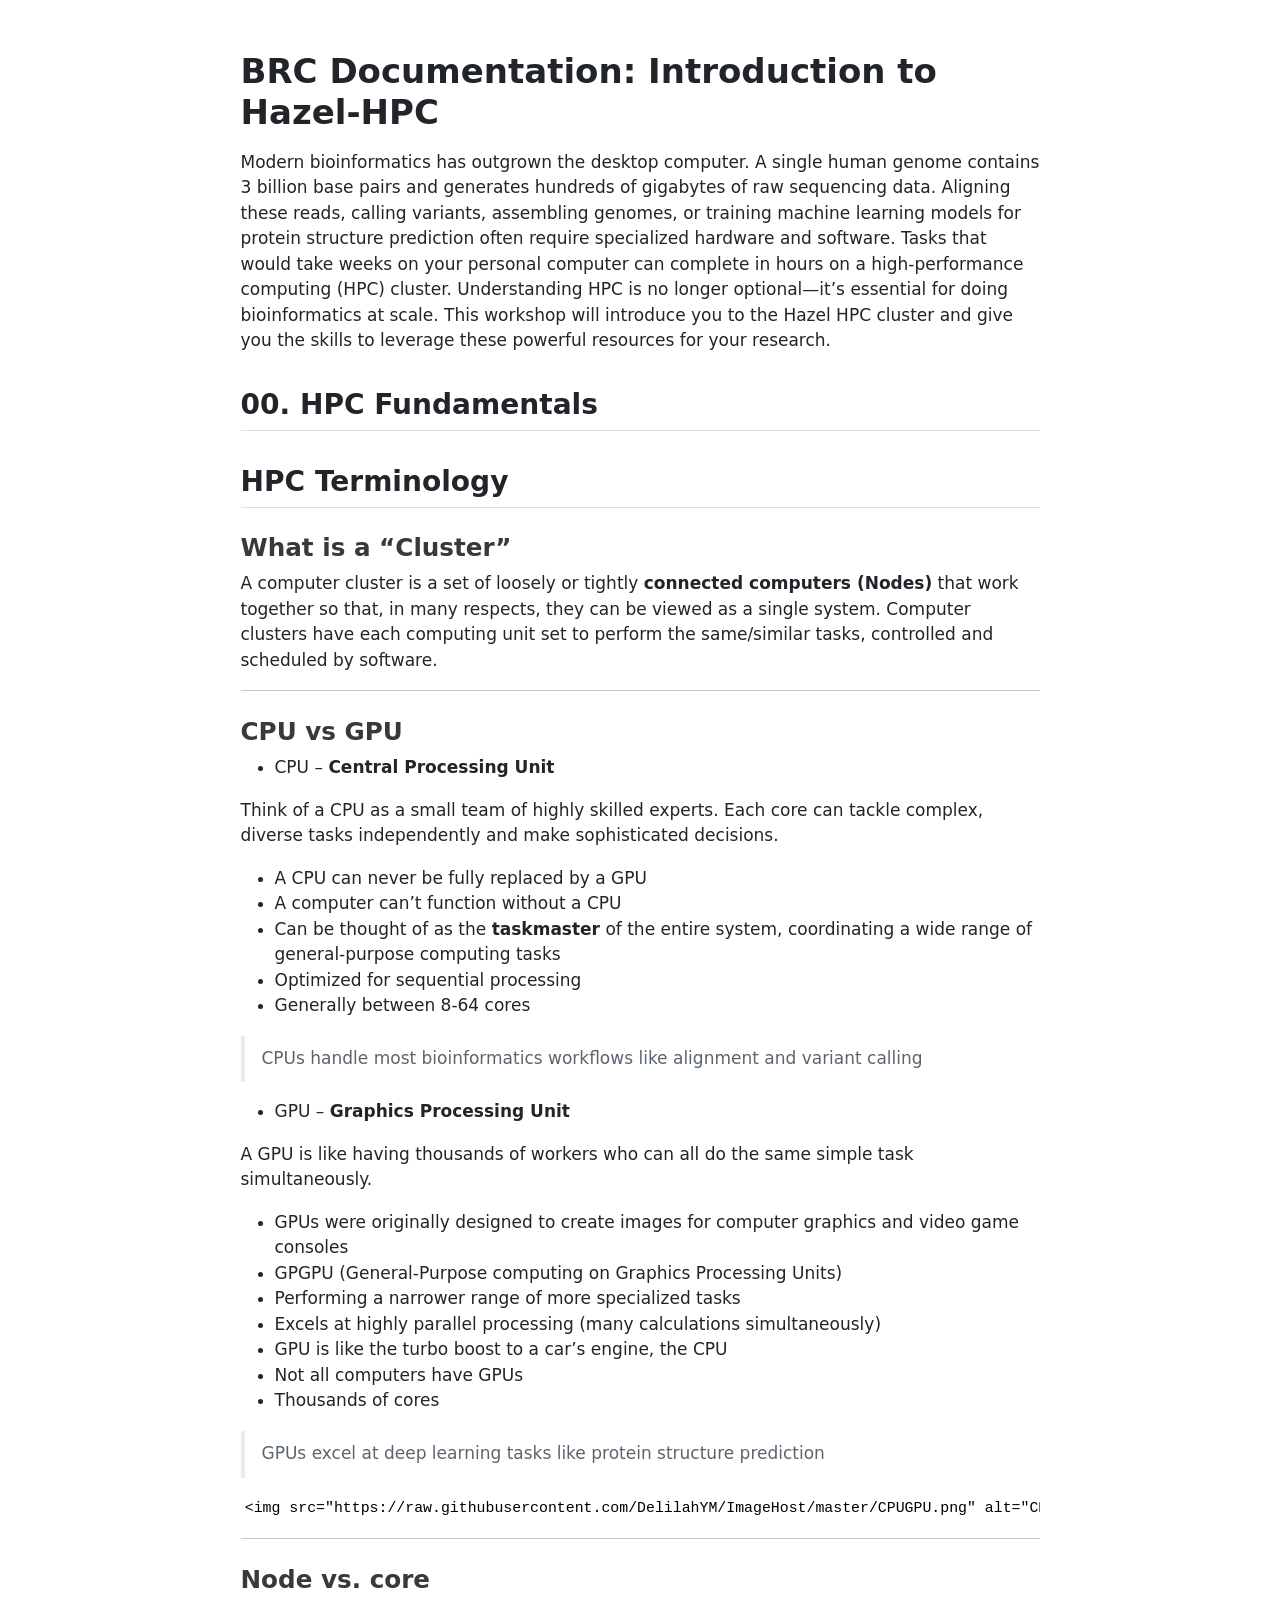
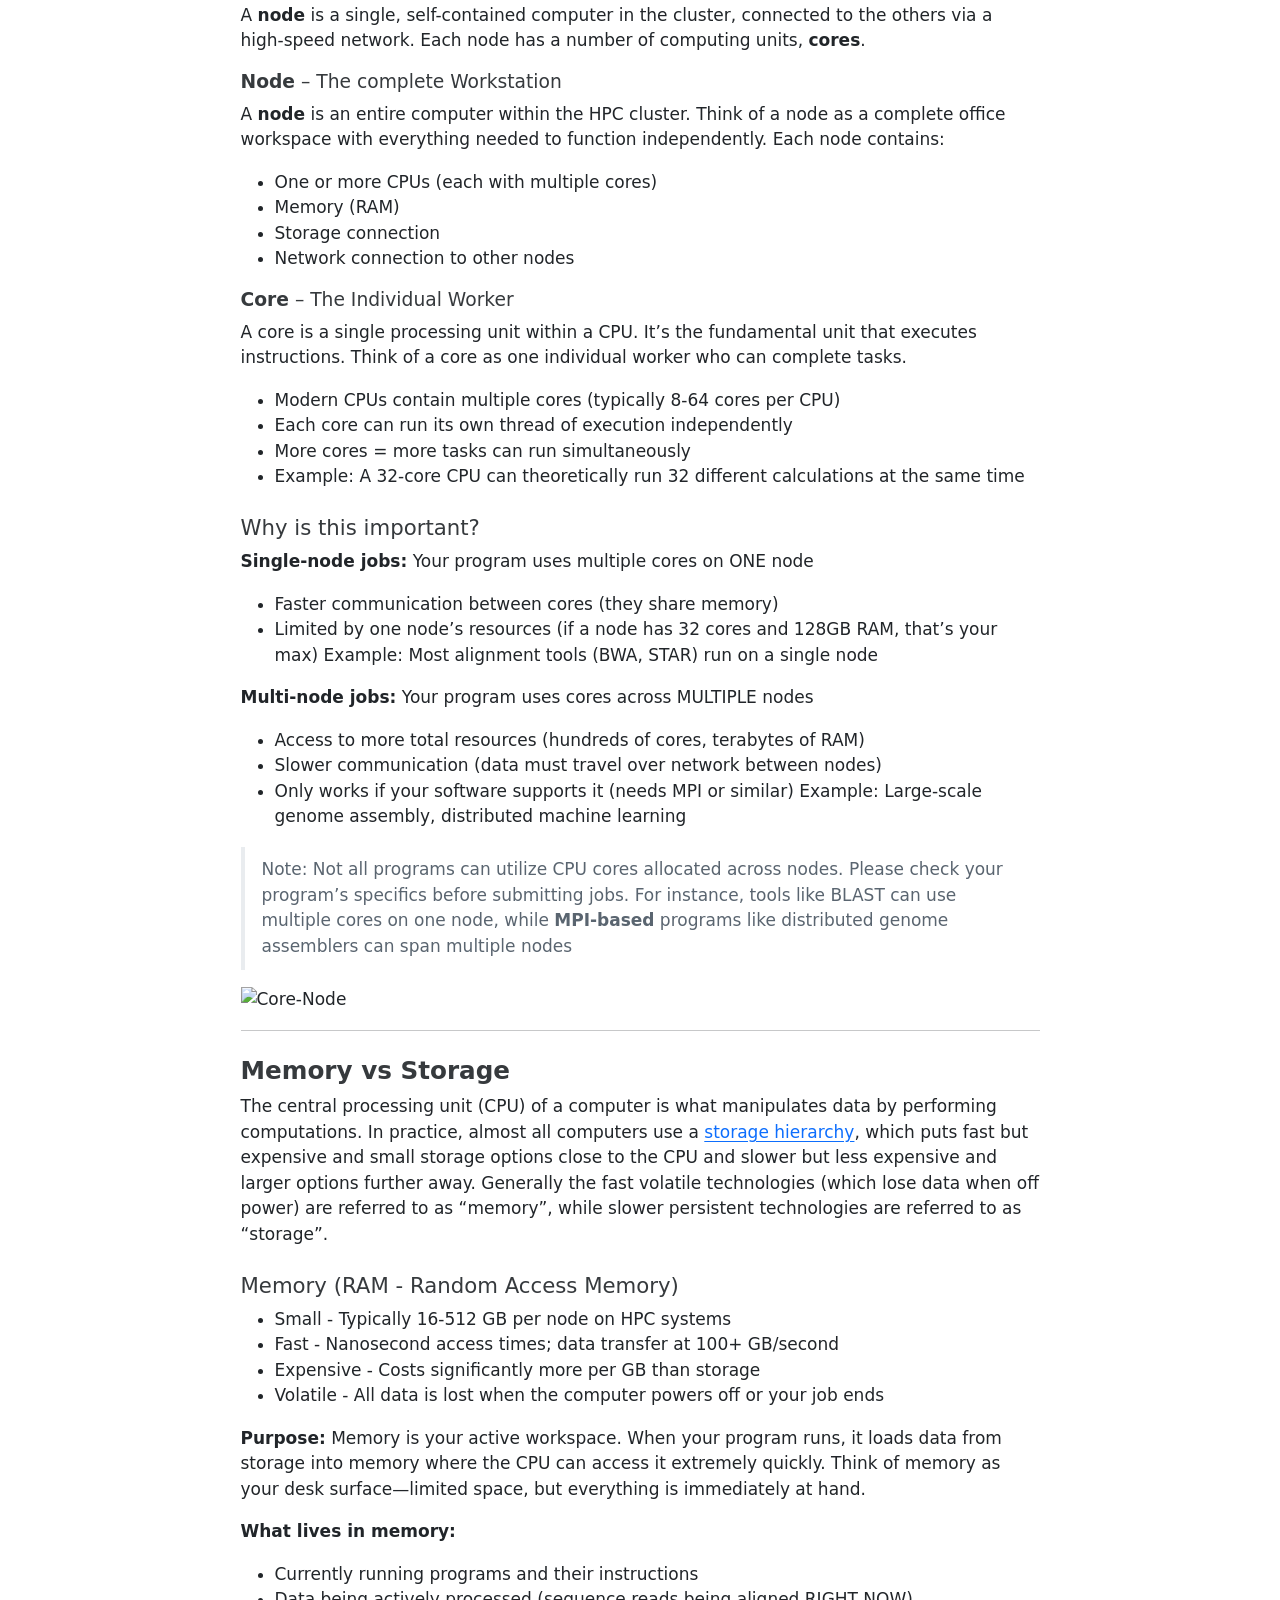
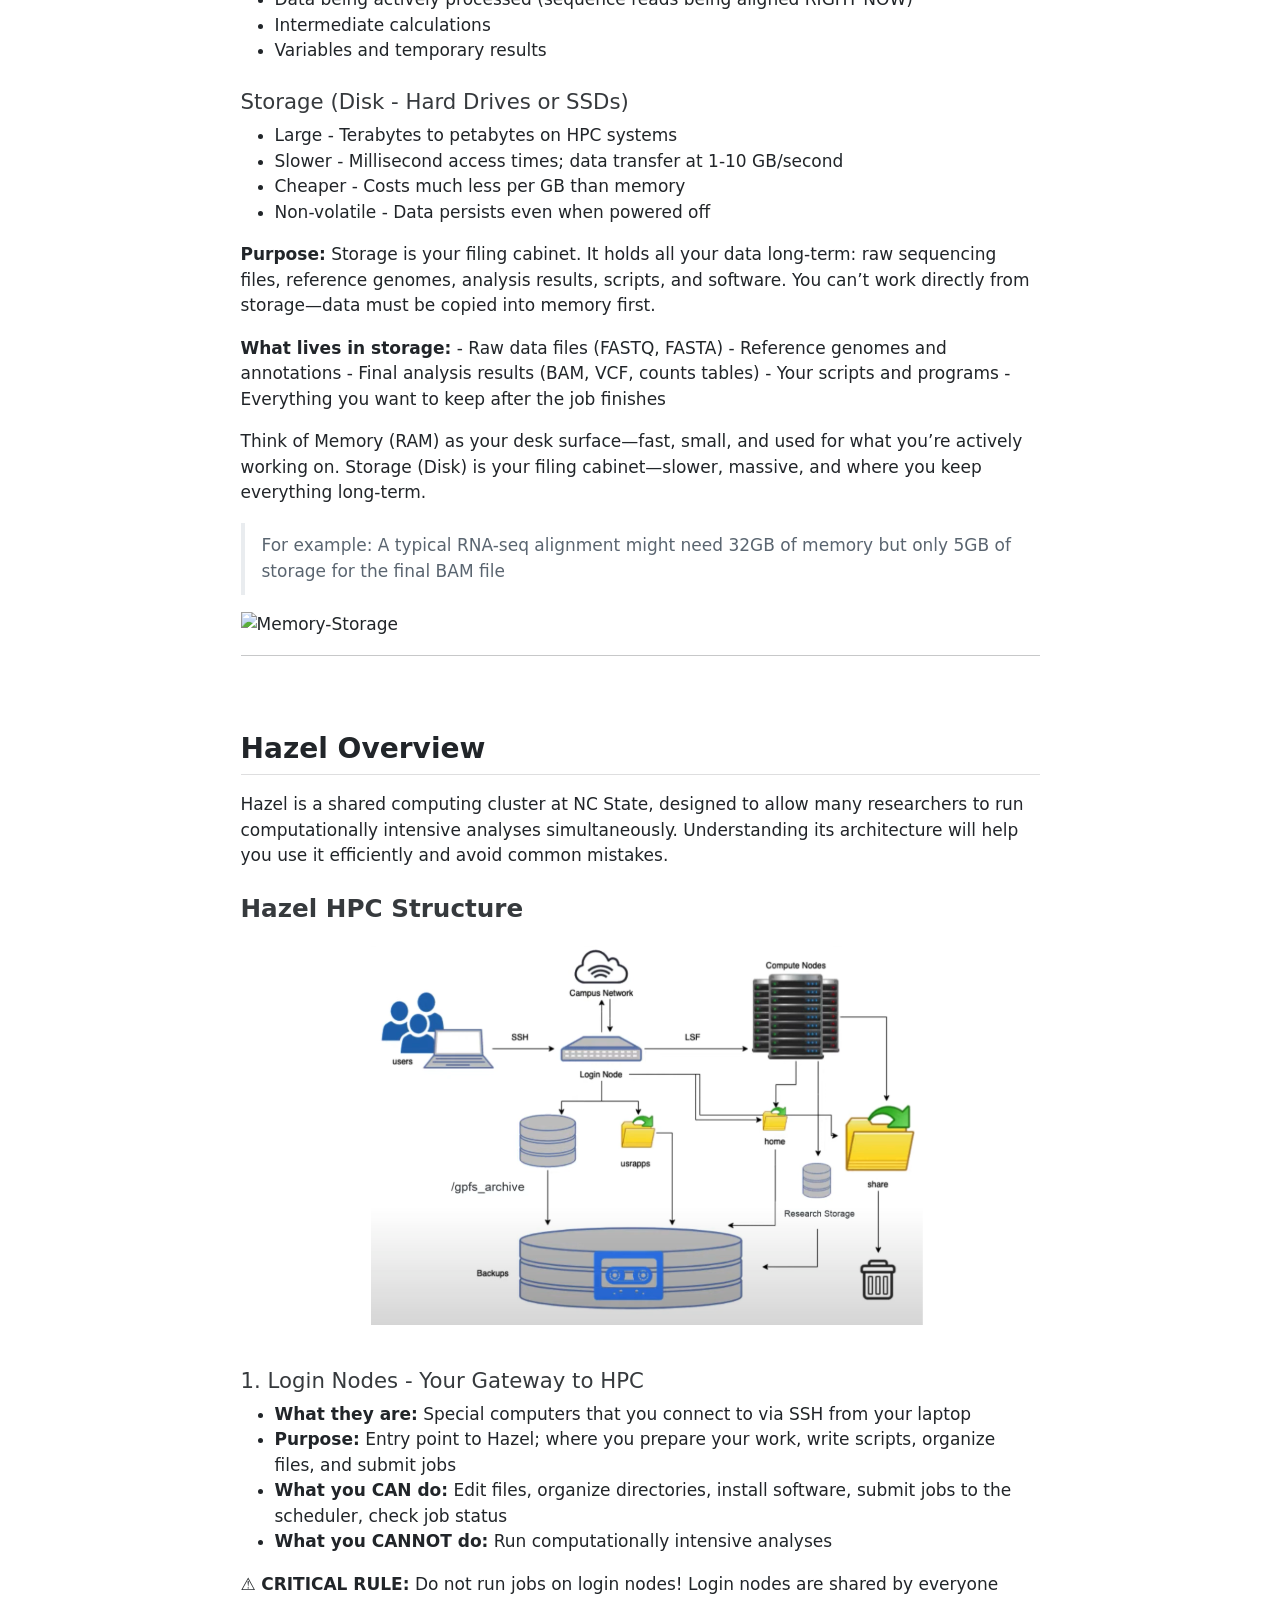
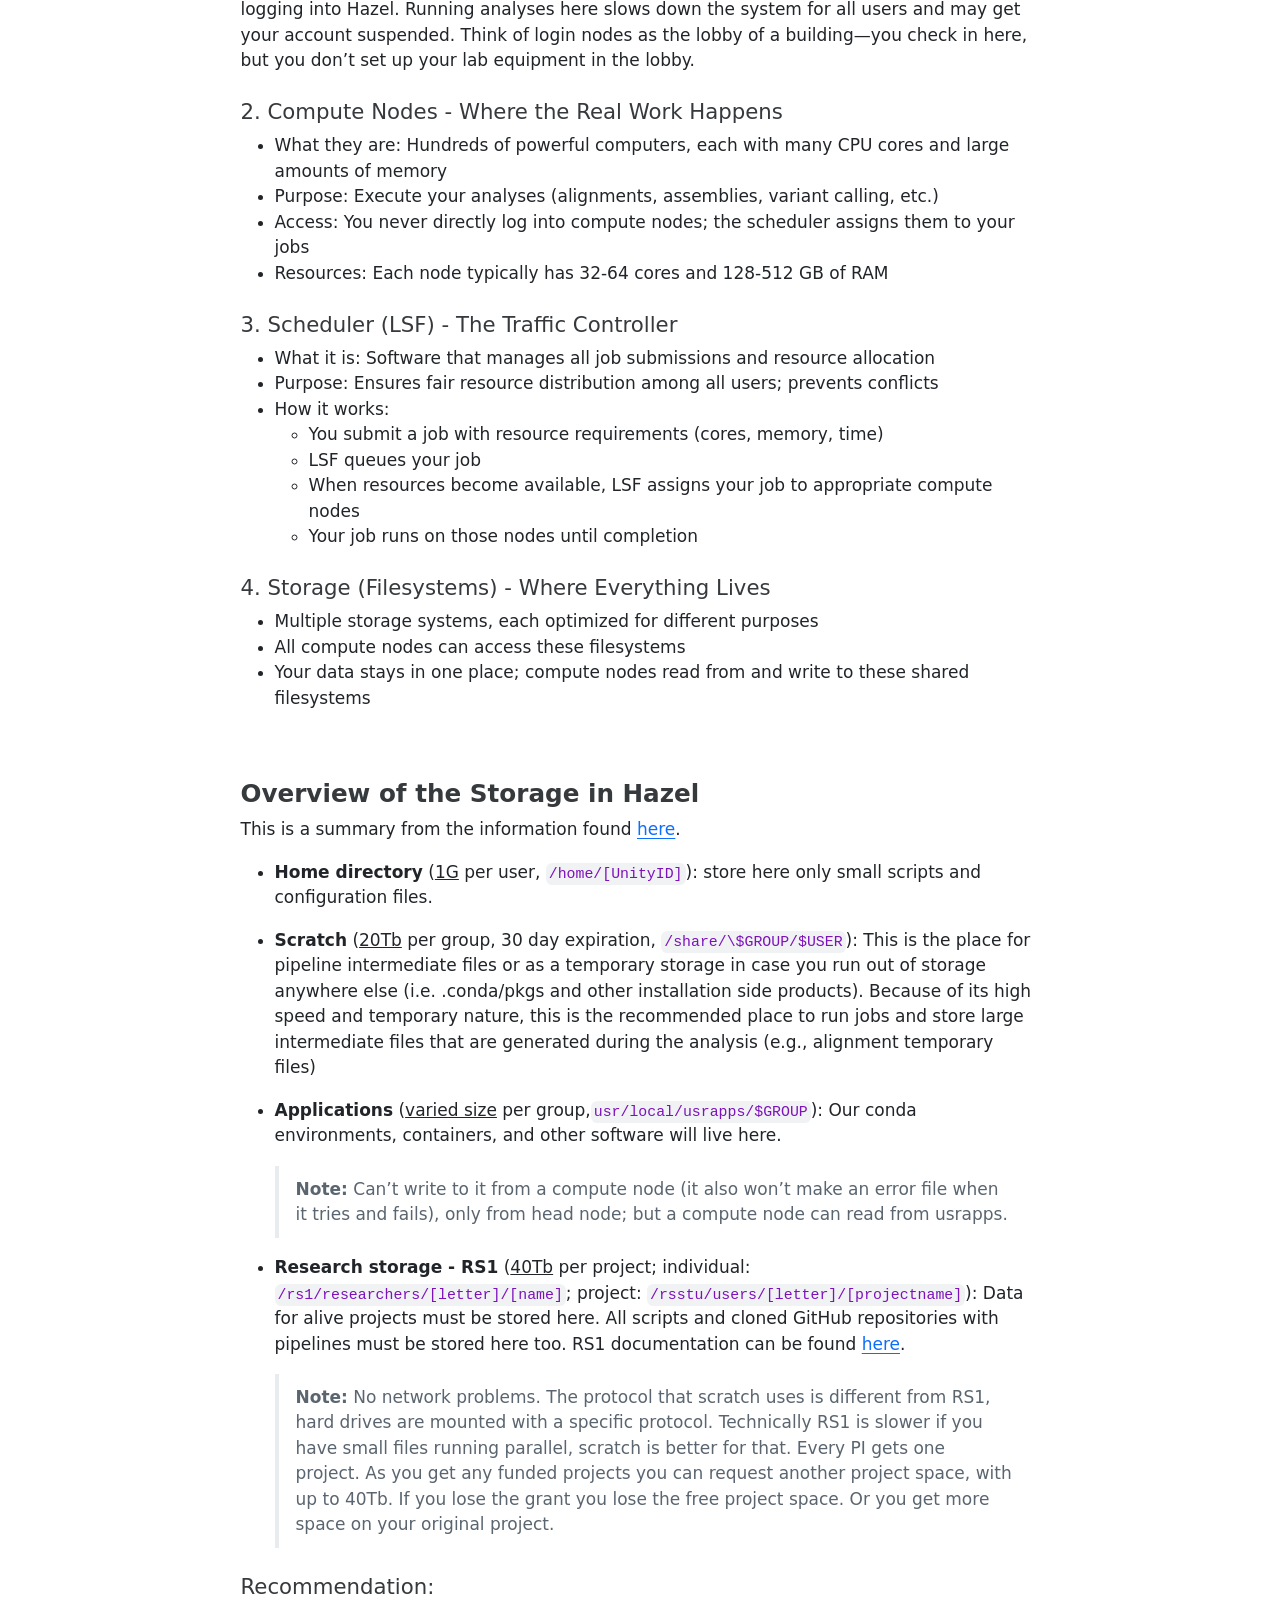
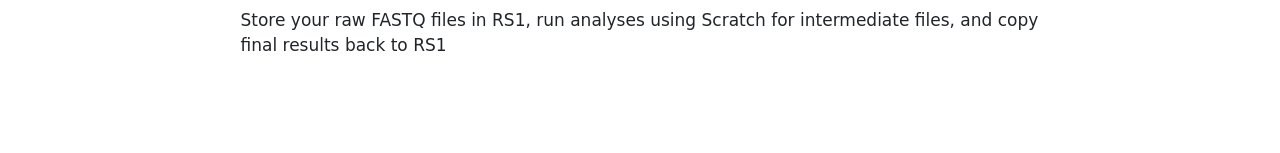
==== notebooks/00_hpc_terminology.html @ 3d8d39ca "fixed README" ====
<!DOCTYPE html>
<html xmlns="http://www.w3.org/1999/xhtml" lang="en" xml:lang="en"><head>

<meta charset="utf-8">
<meta name="generator" content="quarto-1.8.24">

<meta name="viewport" content="width=device-width, initial-scale=1.0, user-scalable=yes">


<title>hpc_terminology</title>
<style>
code{white-space: pre-wrap;}
span.smallcaps{font-variant: small-caps;}
div.columns{display: flex; gap: min(4vw, 1.5em);}
div.column{flex: auto; overflow-x: auto;}
div.hanging-indent{margin-left: 1.5em; text-indent: -1.5em;}
ul.task-list{list-style: none;}
ul.task-list li input[type="checkbox"] {
  width: 0.8em;
  margin: 0 0.8em 0.2em -1em; /* quarto-specific, see https://github.com/quarto-dev/quarto-cli/issues/4556 */ 
  vertical-align: middle;
}
</style>


<script src="00_hpc_terminology_files/libs/clipboard/clipboard.min.js"></script>
<script src="00_hpc_terminology_files/libs/quarto-html/quarto.js" type="module"></script>
<script src="00_hpc_terminology_files/libs/quarto-html/tabsets/tabsets.js" type="module"></script>
<script src="00_hpc_terminology_files/libs/quarto-html/axe/axe-check.js" type="module"></script>
<script src="00_hpc_terminology_files/libs/quarto-html/popper.min.js"></script>
<script src="00_hpc_terminology_files/libs/quarto-html/tippy.umd.min.js"></script>
<script src="00_hpc_terminology_files/libs/quarto-html/anchor.min.js"></script>
<link href="00_hpc_terminology_files/libs/quarto-html/tippy.css" rel="stylesheet">
<link href="00_hpc_terminology_files/libs/quarto-html/quarto-syntax-highlighting-dc55a5b9e770e841cd82e46aadbfb9b0.css" rel="stylesheet" id="quarto-text-highlighting-styles">
<script src="00_hpc_terminology_files/libs/bootstrap/bootstrap.min.js"></script>
<link href="00_hpc_terminology_files/libs/bootstrap/bootstrap-icons.css" rel="stylesheet">
<link href="00_hpc_terminology_files/libs/bootstrap/bootstrap-d6a003b94517c951b2d65075d42fb01b.min.css" rel="stylesheet" append-hash="true" id="quarto-bootstrap" data-mode="light">


</head>

<body class="fullcontent quarto-light">

<div id="quarto-content" class="page-columns page-rows-contents page-layout-article">

<main class="content" id="quarto-document-content">




<section id="brc-documentation-introduction-to-hazel-hpc" class="level1">
<h1>BRC Documentation: Introduction to Hazel-HPC</h1>
<p>Modern bioinformatics has outgrown the desktop computer. A single human genome contains 3 billion base pairs and generates hundreds of gigabytes of raw sequencing data. Aligning these reads, calling variants, assembling genomes, or training machine learning models for protein structure prediction often require specialized hardware and software. Tasks that would take weeks on your personal computer can complete in hours on a high-performance computing (HPC) cluster. Understanding HPC is no longer optional—it’s essential for doing bioinformatics at scale. This workshop will introduce you to the Hazel HPC cluster and give you the skills to leverage these powerful resources for your research.</p>
<section id="hpc-fundamentals" class="level2">
<h2 class="anchored" data-anchor-id="hpc-fundamentals">00. HPC Fundamentals</h2>
</section>
<section id="hpc-terminology" class="level2">
<h2 class="anchored" data-anchor-id="hpc-terminology">HPC Terminology</h2>
<section id="what-is-a-cluster" class="level3">
<h3 class="anchored" data-anchor-id="what-is-a-cluster">What is a “Cluster”</h3>
<p>A computer cluster is a set of loosely or tightly <strong>connected computers (Nodes)</strong> that work together so that, in many respects, they can be viewed as a single system. Computer clusters have each computing unit set to perform the same/similar tasks, controlled and scheduled by software.</p>
<hr>
</section>
<section id="cpu-gpu" class="level3">
<h3 class="anchored" data-anchor-id="cpu-gpu">CPU vs GPU</h3>
<ul>
<li>CPU – <strong>Central Processing Unit</strong></li>
</ul>
<p>Think of a CPU as a small team of highly skilled experts. Each core can tackle complex, diverse tasks independently and make sophisticated decisions.</p>
<ul>
<li>A CPU can never be fully replaced by a GPU</li>
<li>A computer can’t function without a CPU</li>
<li>Can be thought of as the <strong>taskmaster</strong> of the entire system, coordinating a wide range of general-purpose computing tasks</li>
<li>Optimized for sequential processing</li>
<li>Generally between 8-64 cores</li>
</ul>
<blockquote class="blockquote">
<p>CPUs handle most bioinformatics workflows like alignment and variant calling</p>
</blockquote>
<ul>
<li>GPU – <strong>Graphics Processing Unit</strong></li>
</ul>
<p>A GPU is like having thousands of workers who can all do the same simple task simultaneously.</p>
<ul>
<li>GPUs were originally designed to create images for computer graphics and video game consoles</li>
<li>GPGPU (General-Purpose computing on Graphics Processing Units)</li>
<li>Performing a narrower range of more specialized tasks</li>
<li>Excels at highly parallel processing (many calculations simultaneously)</li>
<li>GPU is like the turbo boost to a car’s engine, the CPU</li>
<li>Not all computers have GPUs</li>
<li>Thousands of cores</li>
</ul>
<blockquote class="blockquote">
<p>GPUs excel at deep learning tasks like protein structure prediction</p>
</blockquote>
<pre><code>&lt;img src="https://raw.githubusercontent.com/DelilahYM/ImageHost/master/CPUGPU.png" alt="CPU-GPU" width="60%"/&gt;</code></pre>
<hr>
</section>
<section id="node-vs.-core" class="level3">
<h3 class="anchored" data-anchor-id="node-vs.-core">Node vs.&nbsp;core</h3>
<p>A <strong>node</strong> is a single, self-contained computer in the cluster, connected to the others via a high-speed network. Each node has a number of computing units, <strong>cores</strong>.</p>
<section id="node-the-complete-workstation" class="level5">
<h5 class="anchored" data-anchor-id="node-the-complete-workstation"><strong>Node</strong> – The complete Workstation</h5>
<p>A <strong>node</strong> is an entire computer within the HPC cluster. Think of a node as a complete office workspace with everything needed to function independently. Each node contains:</p>
<ul>
<li>One or more CPUs (each with multiple cores)</li>
<li>Memory (RAM)</li>
<li>Storage connection</li>
<li>Network connection to other nodes</li>
</ul>
</section>
<section id="core-the-individual-worker" class="level5">
<h5 class="anchored" data-anchor-id="core-the-individual-worker"><strong>Core</strong> – The Individual Worker</h5>
<p>A core is a single processing unit within a CPU. It’s the fundamental unit that executes instructions. Think of a core as one individual worker who can complete tasks.</p>
<ul>
<li>Modern CPUs contain multiple cores (typically 8-64 cores per CPU)</li>
<li>Each core can run its own thread of execution independently</li>
<li>More cores = more tasks can run simultaneously</li>
<li>Example: A 32-core CPU can theoretically run 32 different calculations at the same time</li>
</ul>
</section>
<section id="why-is-this-important" class="level4">
<h4 class="anchored" data-anchor-id="why-is-this-important">Why is this important?</h4>
<p><strong>Single-node jobs:</strong> Your program uses multiple cores on ONE node</p>
<ul>
<li>Faster communication between cores (they share memory)</li>
<li>Limited by one node’s resources (if a node has 32 cores and 128GB RAM, that’s your max) Example: Most alignment tools (BWA, STAR) run on a single node</li>
</ul>
<p><strong>Multi-node jobs:</strong> Your program uses cores across MULTIPLE nodes</p>
<ul>
<li>Access to more total resources (hundreds of cores, terabytes of RAM)</li>
<li>Slower communication (data must travel over network between nodes)</li>
<li>Only works if your software supports it (needs MPI or similar) Example: Large-scale genome assembly, distributed machine learning</li>
</ul>
<blockquote class="blockquote">
<p>Note: Not all programs can utilize CPU cores allocated across nodes. Please check your program’s specifics before submitting jobs. For instance, tools like BLAST can use multiple cores on one node, while <strong>MPI-based</strong> programs like distributed genome assemblers can span multiple nodes</p>
</blockquote>
<p><img src="https://raw.githubusercontent.com/DelilahYM/ImageHost/master/CoreNode.png" alt="Core-Node" width="70%"></p>
<hr>
</section>
</section>
<section id="memory-vs-storage" class="level3">
<h3 class="anchored" data-anchor-id="memory-vs-storage">Memory vs Storage</h3>
<p>The central processing unit (CPU) of a computer is what manipulates data by performing computations. In practice, almost all computers use a <a href="https://en.wikipedia.org/wiki/Memory_hierarchy">storage hierarchy</a>, which puts fast but expensive and small storage options close to the CPU and slower but less expensive and larger options further away. Generally the fast volatile technologies (which lose data when off power) are referred to as “memory”, while slower persistent technologies are referred to as “storage”.</p>
<section id="memory-ram---random-access-memory" class="level4">
<h4 class="anchored" data-anchor-id="memory-ram---random-access-memory">Memory (RAM - Random Access Memory)</h4>
<ul>
<li>Small - Typically 16-512 GB per node on HPC systems</li>
<li>Fast - Nanosecond access times; data transfer at 100+ GB/second</li>
<li>Expensive - Costs significantly more per GB than storage</li>
<li>Volatile - All data is lost when the computer powers off or your job ends</li>
</ul>
<p><strong>Purpose:</strong> Memory is your active workspace. When your program runs, it loads data from storage into memory where the CPU can access it extremely quickly. Think of memory as your desk surface—limited space, but everything is immediately at hand.</p>
<p><strong>What lives in memory:</strong></p>
<ul>
<li>Currently running programs and their instructions</li>
<li>Data being actively processed (sequence reads being aligned RIGHT NOW)</li>
<li>Intermediate calculations</li>
<li>Variables and temporary results</li>
</ul>
</section>
<section id="storage-disk---hard-drives-or-ssds" class="level4">
<h4 class="anchored" data-anchor-id="storage-disk---hard-drives-or-ssds">Storage (Disk - Hard Drives or SSDs)</h4>
<ul>
<li>Large - Terabytes to petabytes on HPC systems</li>
<li>Slower - Millisecond access times; data transfer at 1-10 GB/second</li>
<li>Cheaper - Costs much less per GB than memory</li>
<li>Non-volatile - Data persists even when powered off</li>
</ul>
<p><strong>Purpose:</strong> Storage is your filing cabinet. It holds all your data long-term: raw sequencing files, reference genomes, analysis results, scripts, and software. You can’t work directly from storage—data must be copied into memory first.</p>
<p><strong>What lives in storage:</strong> - Raw data files (FASTQ, FASTA) - Reference genomes and annotations - Final analysis results (BAM, VCF, counts tables) - Your scripts and programs - Everything you want to keep after the job finishes</p>
<p>Think of Memory (RAM) as your desk surface—fast, small, and used for what you’re actively working on. Storage (Disk) is your filing cabinet—slower, massive, and where you keep everything long-term.</p>
<blockquote class="blockquote">
<p>For example: A typical RNA-seq alignment might need 32GB of memory but only 5GB of storage for the final BAM file</p>
</blockquote>
<p><img src="https://raw.githubusercontent.com/DelilahYM/ImageHost/master/MemStorage.png" alt="Memory-Storage" width="60%"></p>
<hr>
<p><br>
</p>
</section>
</section>
</section>
<section id="hazel-overview" class="level2">
<h2 class="anchored" data-anchor-id="hazel-overview">Hazel Overview</h2>
<p>Hazel is a shared computing cluster at NC State, designed to allow many researchers to run computationally intensive analyses simultaneously. Understanding its architecture will help you use it efficiently and avoid common mistakes.</p>
<section id="hazel-hpc-structure" class="level3">
<h3 class="anchored" data-anchor-id="hazel-hpc-structure">Hazel HPC Structure</h3>
<div class="quarto-figure quarto-figure-center">
<figure class="figure">
<p><img src="../images/hazel_structure.png" class="img-fluid quarto-figure quarto-figure-center figure-img"></p>
</figure>
</div>
<section id="login-nodes---your-gateway-to-hpc" class="level4">
<h4 class="anchored" data-anchor-id="login-nodes---your-gateway-to-hpc">1. Login Nodes - Your Gateway to HPC</h4>
<ul>
<li><strong>What they are:</strong> Special computers that you connect to via SSH from your laptop</li>
<li><strong>Purpose:</strong> Entry point to Hazel; where you prepare your work, write scripts, organize files, and submit jobs</li>
<li><strong>What you CAN do:</strong> Edit files, organize directories, install software, submit jobs to the scheduler, check job status</li>
<li><strong>What you CANNOT do:</strong> Run computationally intensive analyses</li>
</ul>
<p>⚠️ <strong>CRITICAL RULE:</strong> Do not run jobs on login nodes! Login nodes are shared by everyone logging into Hazel. Running analyses here slows down the system for all users and may get your account suspended. Think of login nodes as the lobby of a building—you check in here, but you don’t set up your lab equipment in the lobby.</p>
</section>
<section id="compute-nodes---where-the-real-work-happens" class="level4">
<h4 class="anchored" data-anchor-id="compute-nodes---where-the-real-work-happens">2. Compute Nodes - Where the Real Work Happens</h4>
<ul>
<li>What they are: Hundreds of powerful computers, each with many CPU cores and large amounts of memory</li>
<li>Purpose: Execute your analyses (alignments, assemblies, variant calling, etc.)</li>
<li>Access: You never directly log into compute nodes; the scheduler assigns them to your jobs</li>
<li>Resources: Each node typically has 32-64 cores and 128-512 GB of RAM</li>
</ul>
</section>
<section id="scheduler-lsf---the-traffic-controller" class="level4">
<h4 class="anchored" data-anchor-id="scheduler-lsf---the-traffic-controller">3. Scheduler (LSF) - The Traffic Controller</h4>
<ul>
<li>What it is: Software that manages all job submissions and resource allocation</li>
<li>Purpose: Ensures fair resource distribution among all users; prevents conflicts</li>
<li>How it works:
<ul>
<li>You submit a job with resource requirements (cores, memory, time)</li>
<li>LSF queues your job</li>
<li>When resources become available, LSF assigns your job to appropriate compute nodes</li>
<li>Your job runs on those nodes until completion</li>
</ul></li>
</ul>
</section>
<section id="storage-filesystems---where-everything-lives" class="level4">
<h4 class="anchored" data-anchor-id="storage-filesystems---where-everything-lives">4. Storage (Filesystems) - Where Everything Lives</h4>
<ul>
<li>Multiple storage systems, each optimized for different purposes</li>
<li>All compute nodes can access these filesystems</li>
<li>Your data stays in one place; compute nodes read from and write to these shared filesystems</li>
</ul>
<p><br>
</p>
</section>
</section>
<section id="overview-of-the-storage-in-hazel" class="level3">
<h3 class="anchored" data-anchor-id="overview-of-the-storage-in-hazel">Overview of the Storage in Hazel</h3>
<p>This is a summary from the information found <a href="https://hpc.ncsu.edu/Documents/Storage.php#supp">here</a>.</p>
<ul>
<li><p><strong>Home directory</strong> (<u>1G</u> per user, <code>/home/[UnityID]</code>): store here only small scripts and configuration files.</p></li>
<li><p><strong>Scratch</strong> (<u>20Tb</u> per group, 30 day expiration, <code>/share/\$GROUP/$USER</code>): This is the place for pipeline intermediate files or as a temporary storage in case you run out of storage anywhere else (i.e.&nbsp;.conda/pkgs and other installation side products). Because of its high speed and temporary nature, this is the recommended place to run jobs and store large intermediate files that are generated during the analysis (e.g., alignment temporary files)</p></li>
<li><p><strong>Applications</strong> (<u>varied size</u> per group,<code>usr/local/usrapps/$GROUP</code>): Our conda environments, containers, and other software will live here.</p>
<blockquote class="blockquote">
<p><strong>Note:</strong> Can’t write to it from a compute node (it also won’t make an error file when it tries and fails), only from head node; but a compute node can read from usrapps.</p>
</blockquote></li>
<li><p><strong>Research storage - RS1</strong> (<u>40Tb</u> per project; individual: <code>/rs1/researchers/[letter]/[name]</code>; project: <code>/rsstu/users/[letter]/[projectname]</code>): Data for alive projects must be stored here. All scripts and cloned GitHub repositories with pipelines must be stored here too. RS1 documentation can be found <a href="https://oitrsvprd.oit.ncsu.edu/docs/storage/">here</a>.</p>
<blockquote class="blockquote">
<p><strong>Note:</strong> No network problems. The protocol that scratch uses is different from RS1, hard drives are mounted with a specific protocol. Technically RS1 is slower if you have small files running parallel, scratch is better for that. Every PI gets one project. As you get any funded projects you can request another project space, with up to 40Tb. If you lose the grant you lose the free project space. Or you get more space on your original project.</p>
</blockquote></li>
</ul>
<section id="recommendation" class="level4">
<h4 class="anchored" data-anchor-id="recommendation">Recommendation:</h4>
<p>Store your raw FASTQ files in RS1, run analyses using Scratch for intermediate files, and copy final results back to RS1</p>
</section>
</section>
</section>
</section>

</main>
<!-- /main column -->
<script id="quarto-html-after-body" type="application/javascript">
  window.document.addEventListener("DOMContentLoaded", function (event) {
    const icon = "";
    const anchorJS = new window.AnchorJS();
    anchorJS.options = {
      placement: 'right',
      icon: icon
    };
    anchorJS.add('.anchored');
    const isCodeAnnotation = (el) => {
      for (const clz of el.classList) {
        if (clz.startsWith('code-annotation-')) {                     
          return true;
        }
      }
      return false;
    }
    const onCopySuccess = function(e) {
      // button target
      const button = e.trigger;
      // don't keep focus
      button.blur();
      // flash "checked"
      button.classList.add('code-copy-button-checked');
      var currentTitle = button.getAttribute("title");
      button.setAttribute("title", "Copied!");
      let tooltip;
      if (window.bootstrap) {
        button.setAttribute("data-bs-toggle", "tooltip");
        button.setAttribute("data-bs-placement", "left");
        button.setAttribute("data-bs-title", "Copied!");
        tooltip = new bootstrap.Tooltip(button, 
          { trigger: "manual", 
            customClass: "code-copy-button-tooltip",
            offset: [0, -8]});
        tooltip.show();    
      }
      setTimeout(function() {
        if (tooltip) {
          tooltip.hide();
          button.removeAttribute("data-bs-title");
          button.removeAttribute("data-bs-toggle");
          button.removeAttribute("data-bs-placement");
        }
        button.setAttribute("title", currentTitle);
        button.classList.remove('code-copy-button-checked');
      }, 1000);
      // clear code selection
      e.clearSelection();
    }
    const getTextToCopy = function(trigger) {
      const outerScaffold = trigger.parentElement.cloneNode(true);
      const codeEl = outerScaffold.querySelector('code');
      for (const childEl of codeEl.children) {
        if (isCodeAnnotation(childEl)) {
          childEl.remove();
        }
      }
      return codeEl.innerText;
    }
    const clipboard = new window.ClipboardJS('.code-copy-button:not([data-in-quarto-modal])', {
      text: getTextToCopy
    });
    clipboard.on('success', onCopySuccess);
    if (window.document.getElementById('quarto-embedded-source-code-modal')) {
      const clipboardModal = new window.ClipboardJS('.code-copy-button[data-in-quarto-modal]', {
        text: getTextToCopy,
        container: window.document.getElementById('quarto-embedded-source-code-modal')
      });
      clipboardModal.on('success', onCopySuccess);
    }
      var localhostRegex = new RegExp(/^(?:http|https):\/\/localhost\:?[0-9]*\//);
      var mailtoRegex = new RegExp(/^mailto:/);
        var filterRegex = new RegExp('/' + window.location.host + '/');
      var isInternal = (href) => {
          return filterRegex.test(href) || localhostRegex.test(href) || mailtoRegex.test(href);
      }
      // Inspect non-navigation links and adorn them if external
     var links = window.document.querySelectorAll('a[href]:not(.nav-link):not(.navbar-brand):not(.toc-action):not(.sidebar-link):not(.sidebar-item-toggle):not(.pagination-link):not(.no-external):not([aria-hidden]):not(.dropdown-item):not(.quarto-navigation-tool):not(.about-link)');
      for (var i=0; i<links.length; i++) {
        const link = links[i];
        if (!isInternal(link.href)) {
          // undo the damage that might have been done by quarto-nav.js in the case of
          // links that we want to consider external
          if (link.dataset.originalHref !== undefined) {
            link.href = link.dataset.originalHref;
          }
        }
      }
    function tippyHover(el, contentFn, onTriggerFn, onUntriggerFn) {
      const config = {
        allowHTML: true,
        maxWidth: 500,
        delay: 100,
        arrow: false,
        appendTo: function(el) {
            return el.parentElement;
        },
        interactive: true,
        interactiveBorder: 10,
        theme: 'quarto',
        placement: 'bottom-start',
      };
      if (contentFn) {
        config.content = contentFn;
      }
      if (onTriggerFn) {
        config.onTrigger = onTriggerFn;
      }
      if (onUntriggerFn) {
        config.onUntrigger = onUntriggerFn;
      }
      window.tippy(el, config); 
    }
    const noterefs = window.document.querySelectorAll('a[role="doc-noteref"]');
    for (var i=0; i<noterefs.length; i++) {
      const ref = noterefs[i];
      tippyHover(ref, function() {
        // use id or data attribute instead here
        let href = ref.getAttribute('data-footnote-href') || ref.getAttribute('href');
        try { href = new URL(href).hash; } catch {}
        const id = href.replace(/^#\/?/, "");
        const note = window.document.getElementById(id);
        if (note) {
          return note.innerHTML;
        } else {
          return "";
        }
      });
    }
    const xrefs = window.document.querySelectorAll('a.quarto-xref');
    const processXRef = (id, note) => {
      // Strip column container classes
      const stripColumnClz = (el) => {
        el.classList.remove("page-full", "page-columns");
        if (el.children) {
          for (const child of el.children) {
            stripColumnClz(child);
          }
        }
      }
      stripColumnClz(note)
      if (id === null || id.startsWith('sec-')) {
        // Special case sections, only their first couple elements
        const container = document.createElement("div");
        if (note.children && note.children.length > 2) {
          container.appendChild(note.children[0].cloneNode(true));
          for (let i = 1; i < note.children.length; i++) {
            const child = note.children[i];
            if (child.tagName === "P" && child.innerText === "") {
              continue;
            } else {
              container.appendChild(child.cloneNode(true));
              break;
            }
          }
          if (window.Quarto?.typesetMath) {
            window.Quarto.typesetMath(container);
          }
          return container.innerHTML
        } else {
          if (window.Quarto?.typesetMath) {
            window.Quarto.typesetMath(note);
          }
          return note.innerHTML;
        }
      } else {
        // Remove any anchor links if they are present
        const anchorLink = note.querySelector('a.anchorjs-link');
        if (anchorLink) {
          anchorLink.remove();
        }
        if (window.Quarto?.typesetMath) {
          window.Quarto.typesetMath(note);
        }
        if (note.classList.contains("callout")) {
          return note.outerHTML;
        } else {
          return note.innerHTML;
        }
      }
    }
    for (var i=0; i<xrefs.length; i++) {
      const xref = xrefs[i];
      tippyHover(xref, undefined, function(instance) {
        instance.disable();
        let url = xref.getAttribute('href');
        let hash = undefined; 
        if (url.startsWith('#')) {
          hash = url;
        } else {
          try { hash = new URL(url).hash; } catch {}
        }
        if (hash) {
          const id = hash.replace(/^#\/?/, "");
          const note = window.document.getElementById(id);
          if (note !== null) {
            try {
              const html = processXRef(id, note.cloneNode(true));
              instance.setContent(html);
            } finally {
              instance.enable();
              instance.show();
            }
          } else {
            // See if we can fetch this
            fetch(url.split('#')[0])
            .then(res => res.text())
            .then(html => {
              const parser = new DOMParser();
              const htmlDoc = parser.parseFromString(html, "text/html");
              const note = htmlDoc.getElementById(id);
              if (note !== null) {
                const html = processXRef(id, note);
                instance.setContent(html);
              } 
            }).finally(() => {
              instance.enable();
              instance.show();
            });
          }
        } else {
          // See if we can fetch a full url (with no hash to target)
          // This is a special case and we should probably do some content thinning / targeting
          fetch(url)
          .then(res => res.text())
          .then(html => {
            const parser = new DOMParser();
            const htmlDoc = parser.parseFromString(html, "text/html");
            const note = htmlDoc.querySelector('main.content');
            if (note !== null) {
              // This should only happen for chapter cross references
              // (since there is no id in the URL)
              // remove the first header
              if (note.children.length > 0 && note.children[0].tagName === "HEADER") {
                note.children[0].remove();
              }
              const html = processXRef(null, note);
              instance.setContent(html);
            } 
          }).finally(() => {
            instance.enable();
            instance.show();
          });
        }
      }, function(instance) {
      });
    }
        let selectedAnnoteEl;
        const selectorForAnnotation = ( cell, annotation) => {
          let cellAttr = 'data-code-cell="' + cell + '"';
          let lineAttr = 'data-code-annotation="' +  annotation + '"';
          const selector = 'span[' + cellAttr + '][' + lineAttr + ']';
          return selector;
        }
        const selectCodeLines = (annoteEl) => {
          const doc = window.document;
          const targetCell = annoteEl.getAttribute("data-target-cell");
          const targetAnnotation = annoteEl.getAttribute("data-target-annotation");
          const annoteSpan = window.document.querySelector(selectorForAnnotation(targetCell, targetAnnotation));
          const lines = annoteSpan.getAttribute("data-code-lines").split(",");
          const lineIds = lines.map((line) => {
            return targetCell + "-" + line;
          })
          let top = null;
          let height = null;
          let parent = null;
          if (lineIds.length > 0) {
              //compute the position of the single el (top and bottom and make a div)
              const el = window.document.getElementById(lineIds[0]);
              top = el.offsetTop;
              height = el.offsetHeight;
              parent = el.parentElement.parentElement;
            if (lineIds.length > 1) {
              const lastEl = window.document.getElementById(lineIds[lineIds.length - 1]);
              const bottom = lastEl.offsetTop + lastEl.offsetHeight;
              height = bottom - top;
            }
            if (top !== null && height !== null && parent !== null) {
              // cook up a div (if necessary) and position it 
              let div = window.document.getElementById("code-annotation-line-highlight");
              if (div === null) {
                div = window.document.createElement("div");
                div.setAttribute("id", "code-annotation-line-highlight");
                div.style.position = 'absolute';
                parent.appendChild(div);
              }
              div.style.top = top - 2 + "px";
              div.style.height = height + 4 + "px";
              div.style.left = 0;
              let gutterDiv = window.document.getElementById("code-annotation-line-highlight-gutter");
              if (gutterDiv === null) {
                gutterDiv = window.document.createElement("div");
                gutterDiv.setAttribute("id", "code-annotation-line-highlight-gutter");
                gutterDiv.style.position = 'absolute';
                const codeCell = window.document.getElementById(targetCell);
                const gutter = codeCell.querySelector('.code-annotation-gutter');
                gutter.appendChild(gutterDiv);
              }
              gutterDiv.style.top = top - 2 + "px";
              gutterDiv.style.height = height + 4 + "px";
            }
            selectedAnnoteEl = annoteEl;
          }
        };
        const unselectCodeLines = () => {
          const elementsIds = ["code-annotation-line-highlight", "code-annotation-line-highlight-gutter"];
          elementsIds.forEach((elId) => {
            const div = window.document.getElementById(elId);
            if (div) {
              div.remove();
            }
          });
          selectedAnnoteEl = undefined;
        };
          // Handle positioning of the toggle
      window.addEventListener(
        "resize",
        throttle(() => {
          elRect = undefined;
          if (selectedAnnoteEl) {
            selectCodeLines(selectedAnnoteEl);
          }
        }, 10)
      );
      function throttle(fn, ms) {
      let throttle = false;
      let timer;
        return (...args) => {
          if(!throttle) { // first call gets through
              fn.apply(this, args);
              throttle = true;
          } else { // all the others get throttled
              if(timer) clearTimeout(timer); // cancel #2
              timer = setTimeout(() => {
                fn.apply(this, args);
                timer = throttle = false;
              }, ms);
          }
        };
      }
        // Attach click handler to the DT
        const annoteDls = window.document.querySelectorAll('dt[data-target-cell]');
        for (const annoteDlNode of annoteDls) {
          annoteDlNode.addEventListener('click', (event) => {
            const clickedEl = event.target;
            if (clickedEl !== selectedAnnoteEl) {
              unselectCodeLines();
              const activeEl = window.document.querySelector('dt[data-target-cell].code-annotation-active');
              if (activeEl) {
                activeEl.classList.remove('code-annotation-active');
              }
              selectCodeLines(clickedEl);
              clickedEl.classList.add('code-annotation-active');
            } else {
              // Unselect the line
              unselectCodeLines();
              clickedEl.classList.remove('code-annotation-active');
            }
          });
        }
    const findCites = (el) => {
      const parentEl = el.parentElement;
      if (parentEl) {
        const cites = parentEl.dataset.cites;
        if (cites) {
          return {
            el,
            cites: cites.split(' ')
          };
        } else {
          return findCites(el.parentElement)
        }
      } else {
        return undefined;
      }
    };
    var bibliorefs = window.document.querySelectorAll('a[role="doc-biblioref"]');
    for (var i=0; i<bibliorefs.length; i++) {
      const ref = bibliorefs[i];
      const citeInfo = findCites(ref);
      if (citeInfo) {
        tippyHover(citeInfo.el, function() {
          var popup = window.document.createElement('div');
          citeInfo.cites.forEach(function(cite) {
            var citeDiv = window.document.createElement('div');
            citeDiv.classList.add('hanging-indent');
            citeDiv.classList.add('csl-entry');
            var biblioDiv = window.document.getElementById('ref-' + cite);
            if (biblioDiv) {
              citeDiv.innerHTML = biblioDiv.innerHTML;
            }
            popup.appendChild(citeDiv);
          });
          return popup.innerHTML;
        });
      }
    }
  });
  </script>
</div> <!-- /content -->




</body></html>
---- notebooks/00_hpc_terminology_files/libs/quarto-html/tippy.css ----
.tippy-box[data-animation=fade][data-state=hidden]{opacity:0}[data-tippy-root]{max-width:calc(100vw - 10px)}.tippy-box{position:relative;background-color:#333;color:#fff;border-radius:4px;font-size:14px;line-height:1.4;white-space:normal;outline:0;transition-property:transform,visibility,opacity}.tippy-box[data-placement^=top]>.tippy-arrow{bottom:0}.tippy-box[data-placement^=top]>.tippy-arrow:before{bottom:-7px;left:0;border-width:8px 8px 0;border-top-color:initial;transform-origin:center top}.tippy-box[data-placement^=bottom]>.tippy-arrow{top:0}.tippy-box[data-placement^=bottom]>.tippy-arrow:before{top:-7px;left:0;border-width:0 8px 8px;border-bottom-color:initial;transform-origin:center bottom}.tippy-box[data-placement^=left]>.tippy-arrow{right:0}.tippy-box[data-placement^=left]>.tippy-arrow:before{border-width:8px 0 8px 8px;border-left-color:initial;right:-7px;transform-origin:center left}.tippy-box[data-placement^=right]>.tippy-arrow{left:0}.tippy-box[data-placement^=right]>.tippy-arrow:before{left:-7px;border-width:8px 8px 8px 0;border-right-color:initial;transform-origin:center right}.tippy-box[data-inertia][data-state=visible]{transition-timing-function:cubic-bezier(.54,1.5,.38,1.11)}.tippy-arrow{width:16px;height:16px;color:#333}.tippy-arrow:before{content:"";position:absolute;border-color:transparent;border-style:solid}.tippy-content{position:relative;padding:5px 9px;z-index:1}
---- notebooks/00_hpc_terminology_files/libs/quarto-html/quarto-syntax-highlighting-dc55a5b9e770e841cd82e46aadbfb9b0.css ----
/* quarto syntax highlight colors */
:root {
  --quarto-hl-ot-color: #003B4F;
  --quarto-hl-at-color: #657422;
  --quarto-hl-ss-color: #20794D;
  --quarto-hl-an-color: #5E5E5E;
  --quarto-hl-fu-color: #4758AB;
  --quarto-hl-st-color: #20794D;
  --quarto-hl-cf-color: #003B4F;
  --quarto-hl-op-color: #5E5E5E;
  --quarto-hl-er-color: #AD0000;
  --quarto-hl-bn-color: #AD0000;
  --quarto-hl-al-color: #AD0000;
  --quarto-hl-va-color: #111111;
  --quarto-hl-bu-color: inherit;
  --quarto-hl-ex-color: inherit;
  --quarto-hl-pp-color: #AD0000;
  --quarto-hl-in-color: #5E5E5E;
  --quarto-hl-vs-color: #20794D;
  --quarto-hl-wa-color: #5E5E5E;
  --quarto-hl-do-color: #5E5E5E;
  --quarto-hl-im-color: #00769E;
  --quarto-hl-ch-color: #20794D;
  --quarto-hl-dt-color: #AD0000;
  --quarto-hl-fl-color: #AD0000;
  --quarto-hl-co-color: #5E5E5E;
  --quarto-hl-cv-color: #5E5E5E;
  --quarto-hl-cn-color: #8f5902;
  --quarto-hl-sc-color: #5E5E5E;
  --quarto-hl-dv-color: #AD0000;
  --quarto-hl-kw-color: #003B4F;
}

/* other quarto variables */
:root {
  --quarto-font-monospace: SFMono-Regular, Menlo, Monaco, Consolas, "Liberation Mono", "Courier New", monospace;
}

/* syntax highlight based on Pandoc's rules */
pre > code.sourceCode > span {
  color: #003B4F;
}

code.sourceCode > span {
  color: #003B4F;
}

div.sourceCode,
div.sourceCode pre.sourceCode {
  color: #003B4F;
}

/* Normal */
code span {
  color: #003B4F;
}

/* Alert */
code span.al {
  color: #AD0000;
  font-style: inherit;
}

/* Annotation */
code span.an {
  color: #5E5E5E;
  font-style: inherit;
}

/* Attribute */
code span.at {
  color: #657422;
  font-style: inherit;
}

/* BaseN */
code span.bn {
  color: #AD0000;
  font-style: inherit;
}

/* BuiltIn */
code span.bu {
  font-style: inherit;
}

/* ControlFlow */
code span.cf {
  color: #003B4F;
  font-weight: bold;
  font-style: inherit;
}

/* Char */
code span.ch {
  color: #20794D;
  font-style: inherit;
}

/* Constant */
code span.cn {
  color: #8f5902;
  font-style: inherit;
}

/* Comment */
code span.co {
  color: #5E5E5E;
  font-style: inherit;
}

/* CommentVar */
code span.cv {
  color: #5E5E5E;
  font-style: italic;
}

/* Documentation */
code span.do {
  color: #5E5E5E;
  font-style: italic;
}

/* DataType */
code span.dt {
  color: #AD0000;
  font-style: inherit;
}

/* DecVal */
code span.dv {
  color: #AD0000;
  font-style: inherit;
}

/* Error */
code span.er {
  color: #AD0000;
  font-style: inherit;
}

/* Extension */
code span.ex {
  font-style: inherit;
}

/* Float */
code span.fl {
  color: #AD0000;
  font-style: inherit;
}

/* Function */
code span.fu {
  color: #4758AB;
  font-style: inherit;
}

/* Import */
code span.im {
  color: #00769E;
  font-style: inherit;
}

/* Information */
code span.in {
  color: #5E5E5E;
  font-style: inherit;
}

/* Keyword */
code span.kw {
  color: #003B4F;
  font-weight: bold;
  font-style: inherit;
}

/* Operator */
code span.op {
  color: #5E5E5E;
  font-style: inherit;
}

/* Other */
code span.ot {
  color: #003B4F;
  font-style: inherit;
}

/* Preprocessor */
code span.pp {
  color: #AD0000;
  font-style: inherit;
}

/* SpecialChar */
code span.sc {
  color: #5E5E5E;
  font-style: inherit;
}

/* SpecialString */
code span.ss {
  color: #20794D;
  font-style: inherit;
}

/* String */
code span.st {
  color: #20794D;
  font-style: inherit;
}

/* Variable */
code span.va {
  color: #111111;
  font-style: inherit;
}

/* VerbatimString */
code span.vs {
  color: #20794D;
  font-style: inherit;
}

/* Warning */
code span.wa {
  color: #5E5E5E;
  font-style: italic;
}

.prevent-inlining {
  content: "</";
}

/*# sourceMappingURL=21f0b8dca5c347bd0a806dc2ce2adfe3.css.map */
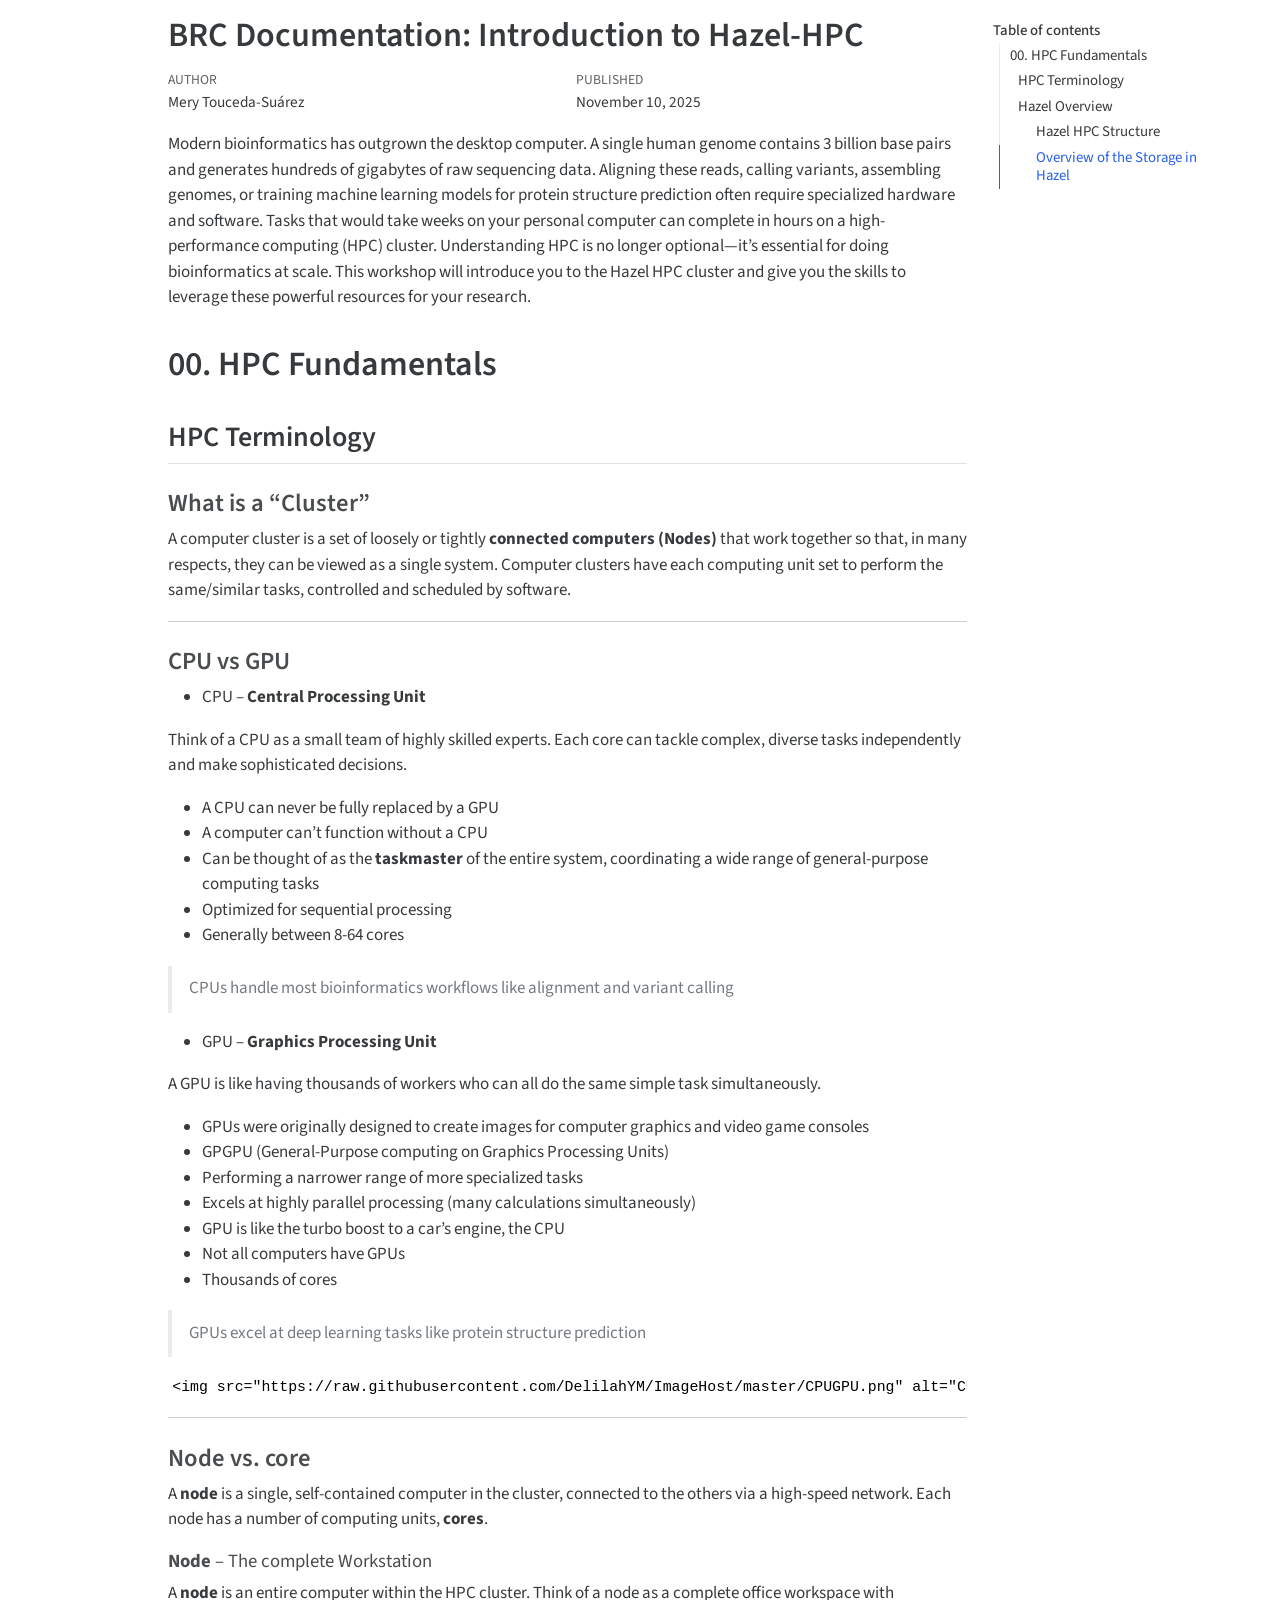
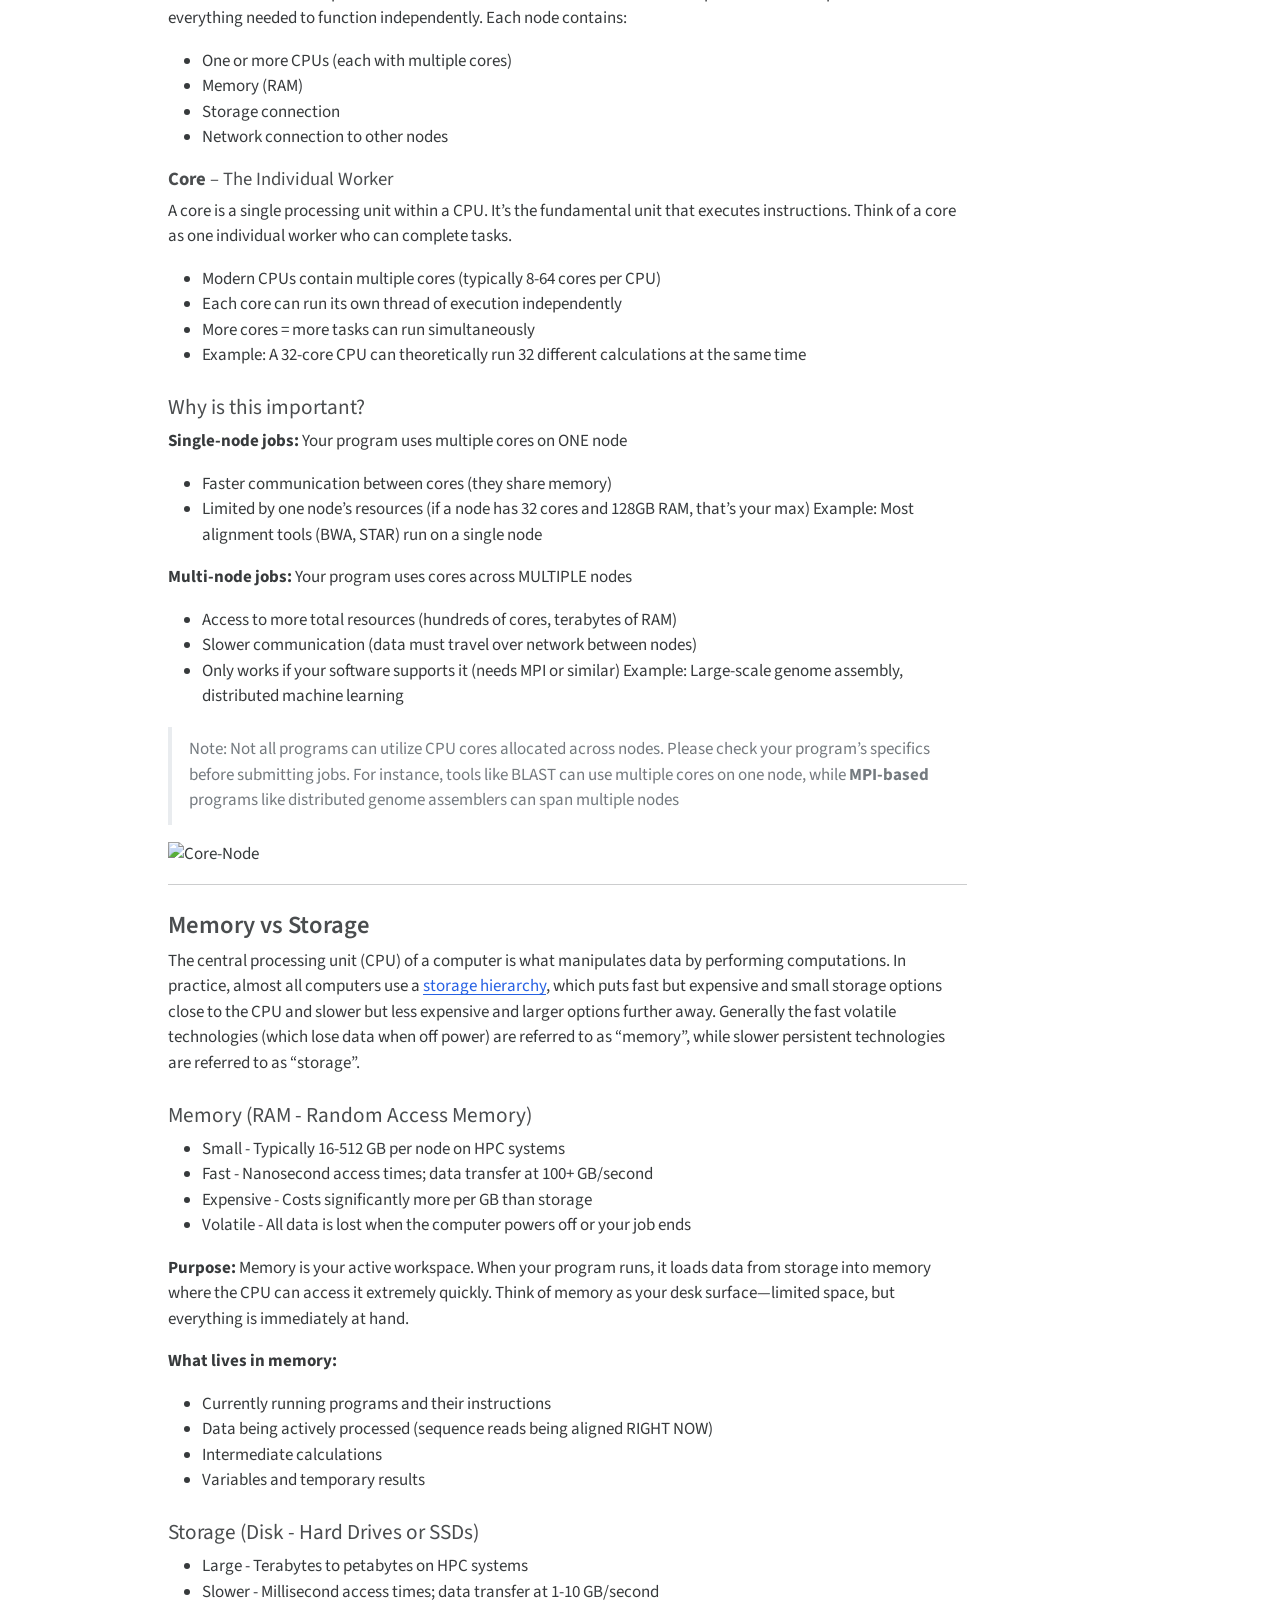
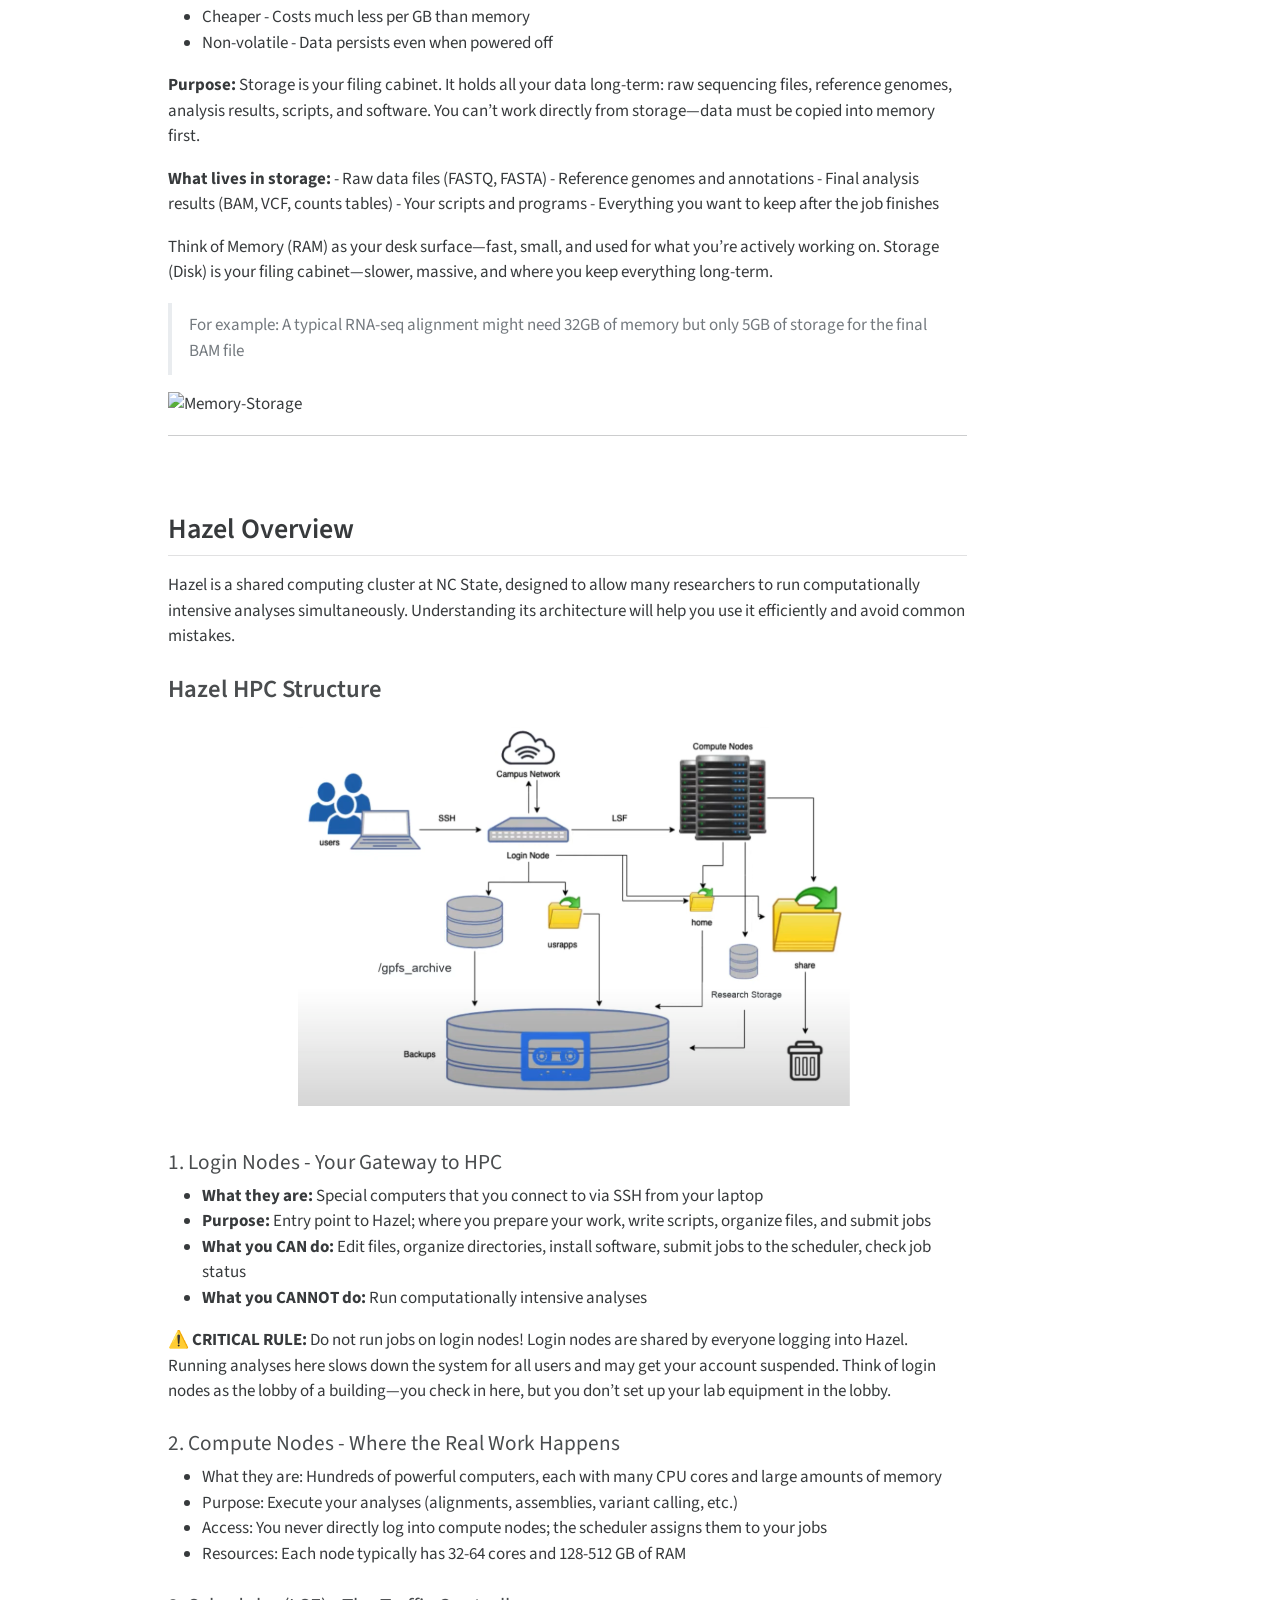
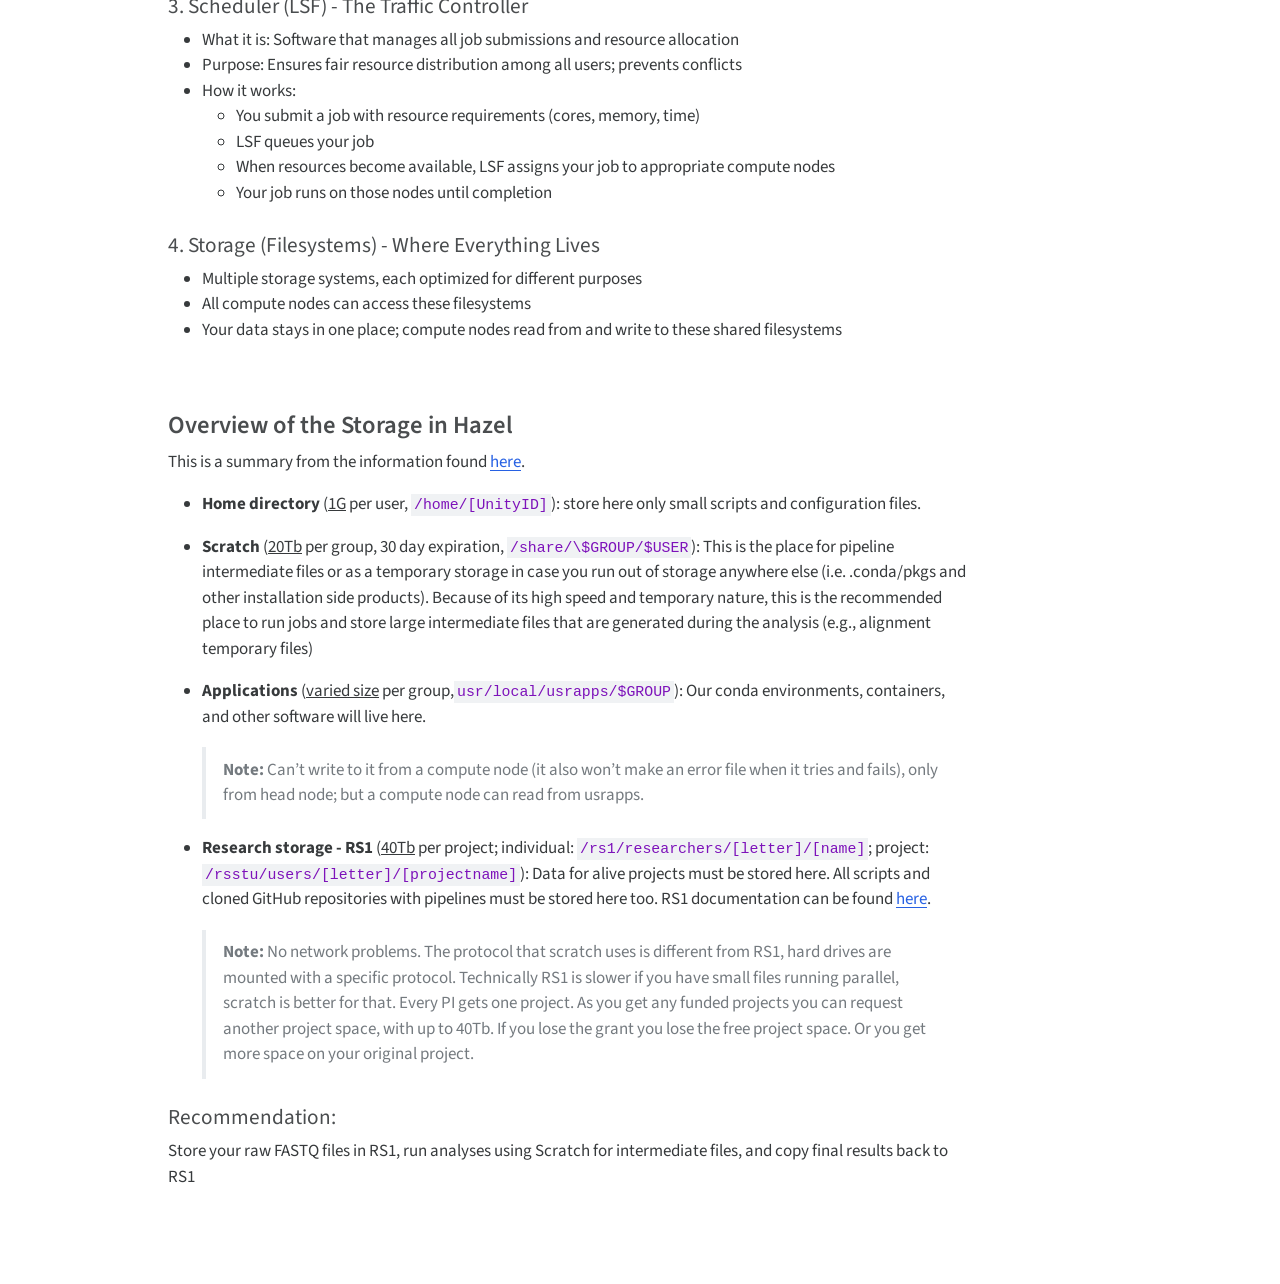
==== commit 91a60a25: "added headers and toc" ====
--- a/notebooks/00_hpc_terminology.html
+++ b/notebooks/00_hpc_terminology.html
@@ -6,8 +6,10 @@
 
 <meta name="viewport" content="width=device-width, initial-scale=1.0, user-scalable=yes">
 
-
-<title>hpc_terminology</title>
+<meta name="author" content="Mery Touceda-Suárez">
+<meta name="dcterms.date" content="2025-11-10">
+
+<title>BRC Documentation: Introduction to Hazel-HPC</title>
 <style>
 code{white-space: pre-wrap;}
 span.smallcaps{font-variant: small-caps;}
@@ -34,26 +36,73 @@
 <link href="00_hpc_terminology_files/libs/quarto-html/quarto-syntax-highlighting-dc55a5b9e770e841cd82e46aadbfb9b0.css" rel="stylesheet" id="quarto-text-highlighting-styles">
 <script src="00_hpc_terminology_files/libs/bootstrap/bootstrap.min.js"></script>
 <link href="00_hpc_terminology_files/libs/bootstrap/bootstrap-icons.css" rel="stylesheet">
-<link href="00_hpc_terminology_files/libs/bootstrap/bootstrap-d6a003b94517c951b2d65075d42fb01b.min.css" rel="stylesheet" append-hash="true" id="quarto-bootstrap" data-mode="light">
+<link href="00_hpc_terminology_files/libs/bootstrap/bootstrap-a74871fe4945b66d259aafc266475145.min.css" rel="stylesheet" append-hash="true" id="quarto-bootstrap" data-mode="light">
 
 
 </head>
 
-<body class="fullcontent quarto-light">
+<body class="quarto-light">
 
 <div id="quarto-content" class="page-columns page-rows-contents page-layout-article">
-
+<div id="quarto-margin-sidebar" class="sidebar margin-sidebar">
+  <nav id="TOC" role="doc-toc" class="toc-active">
+    <h2 id="toc-title">Table of contents</h2>
+   
+  <ul>
+  <li><a href="#hpc-fundamentals" id="toc-hpc-fundamentals" class="nav-link active" data-scroll-target="#hpc-fundamentals">00. HPC Fundamentals</a>
+  <ul class="collapse">
+  <li><a href="#hpc-terminology" id="toc-hpc-terminology" class="nav-link" data-scroll-target="#hpc-terminology">HPC Terminology</a>
+  <ul class="collapse">
+  <li><a href="#what-is-a-cluster" id="toc-what-is-a-cluster" class="nav-link" data-scroll-target="#what-is-a-cluster">What is a “Cluster”</a></li>
+  <li><a href="#cpu-gpu" id="toc-cpu-gpu" class="nav-link" data-scroll-target="#cpu-gpu">CPU vs GPU</a></li>
+  <li><a href="#node-vs.-core" id="toc-node-vs.-core" class="nav-link" data-scroll-target="#node-vs.-core">Node vs.&nbsp;core</a></li>
+  <li><a href="#memory-vs-storage" id="toc-memory-vs-storage" class="nav-link" data-scroll-target="#memory-vs-storage">Memory vs Storage</a></li>
+  </ul></li>
+  <li><a href="#hazel-overview" id="toc-hazel-overview" class="nav-link" data-scroll-target="#hazel-overview">Hazel Overview</a>
+  <ul class="collapse">
+  <li><a href="#hazel-hpc-structure" id="toc-hazel-hpc-structure" class="nav-link" data-scroll-target="#hazel-hpc-structure">Hazel HPC Structure</a></li>
+  <li><a href="#overview-of-the-storage-in-hazel" id="toc-overview-of-the-storage-in-hazel" class="nav-link" data-scroll-target="#overview-of-the-storage-in-hazel">Overview of the Storage in Hazel</a></li>
+  </ul></li>
+  </ul></li>
+  </ul>
+</nav>
+</div>
 <main class="content" id="quarto-document-content">
 
-
-
-
-<section id="brc-documentation-introduction-to-hazel-hpc" class="level1">
-<h1>BRC Documentation: Introduction to Hazel-HPC</h1>
+<header id="title-block-header" class="quarto-title-block default">
+<div class="quarto-title">
+<h1 class="title">BRC Documentation: Introduction to Hazel-HPC</h1>
+</div>
+
+
+
+<div class="quarto-title-meta">
+
+    <div>
+    <div class="quarto-title-meta-heading">Author</div>
+    <div class="quarto-title-meta-contents">
+             <p>Mery Touceda-Suárez </p>
+          </div>
+  </div>
+    
+    <div>
+    <div class="quarto-title-meta-heading">Published</div>
+    <div class="quarto-title-meta-contents">
+      <p class="date">November 10, 2025</p>
+    </div>
+  </div>
+  
+    
+  </div>
+  
+
+
+</header>
+
+
 <p>Modern bioinformatics has outgrown the desktop computer. A single human genome contains 3 billion base pairs and generates hundreds of gigabytes of raw sequencing data. Aligning these reads, calling variants, assembling genomes, or training machine learning models for protein structure prediction often require specialized hardware and software. Tasks that would take weeks on your personal computer can complete in hours on a high-performance computing (HPC) cluster. Understanding HPC is no longer optional—it’s essential for doing bioinformatics at scale. This workshop will introduce you to the Hazel HPC cluster and give you the skills to leverage these powerful resources for your research.</p>
-<section id="hpc-fundamentals" class="level2">
-<h2 class="anchored" data-anchor-id="hpc-fundamentals">00. HPC Fundamentals</h2>
-</section>
+<section id="hpc-fundamentals" class="level1">
+<h1>00. HPC Fundamentals</h1>
 <section id="hpc-terminology" class="level2">
 <h2 class="anchored" data-anchor-id="hpc-terminology">HPC Terminology</h2>
 <section id="what-is-a-cluster" class="level3">
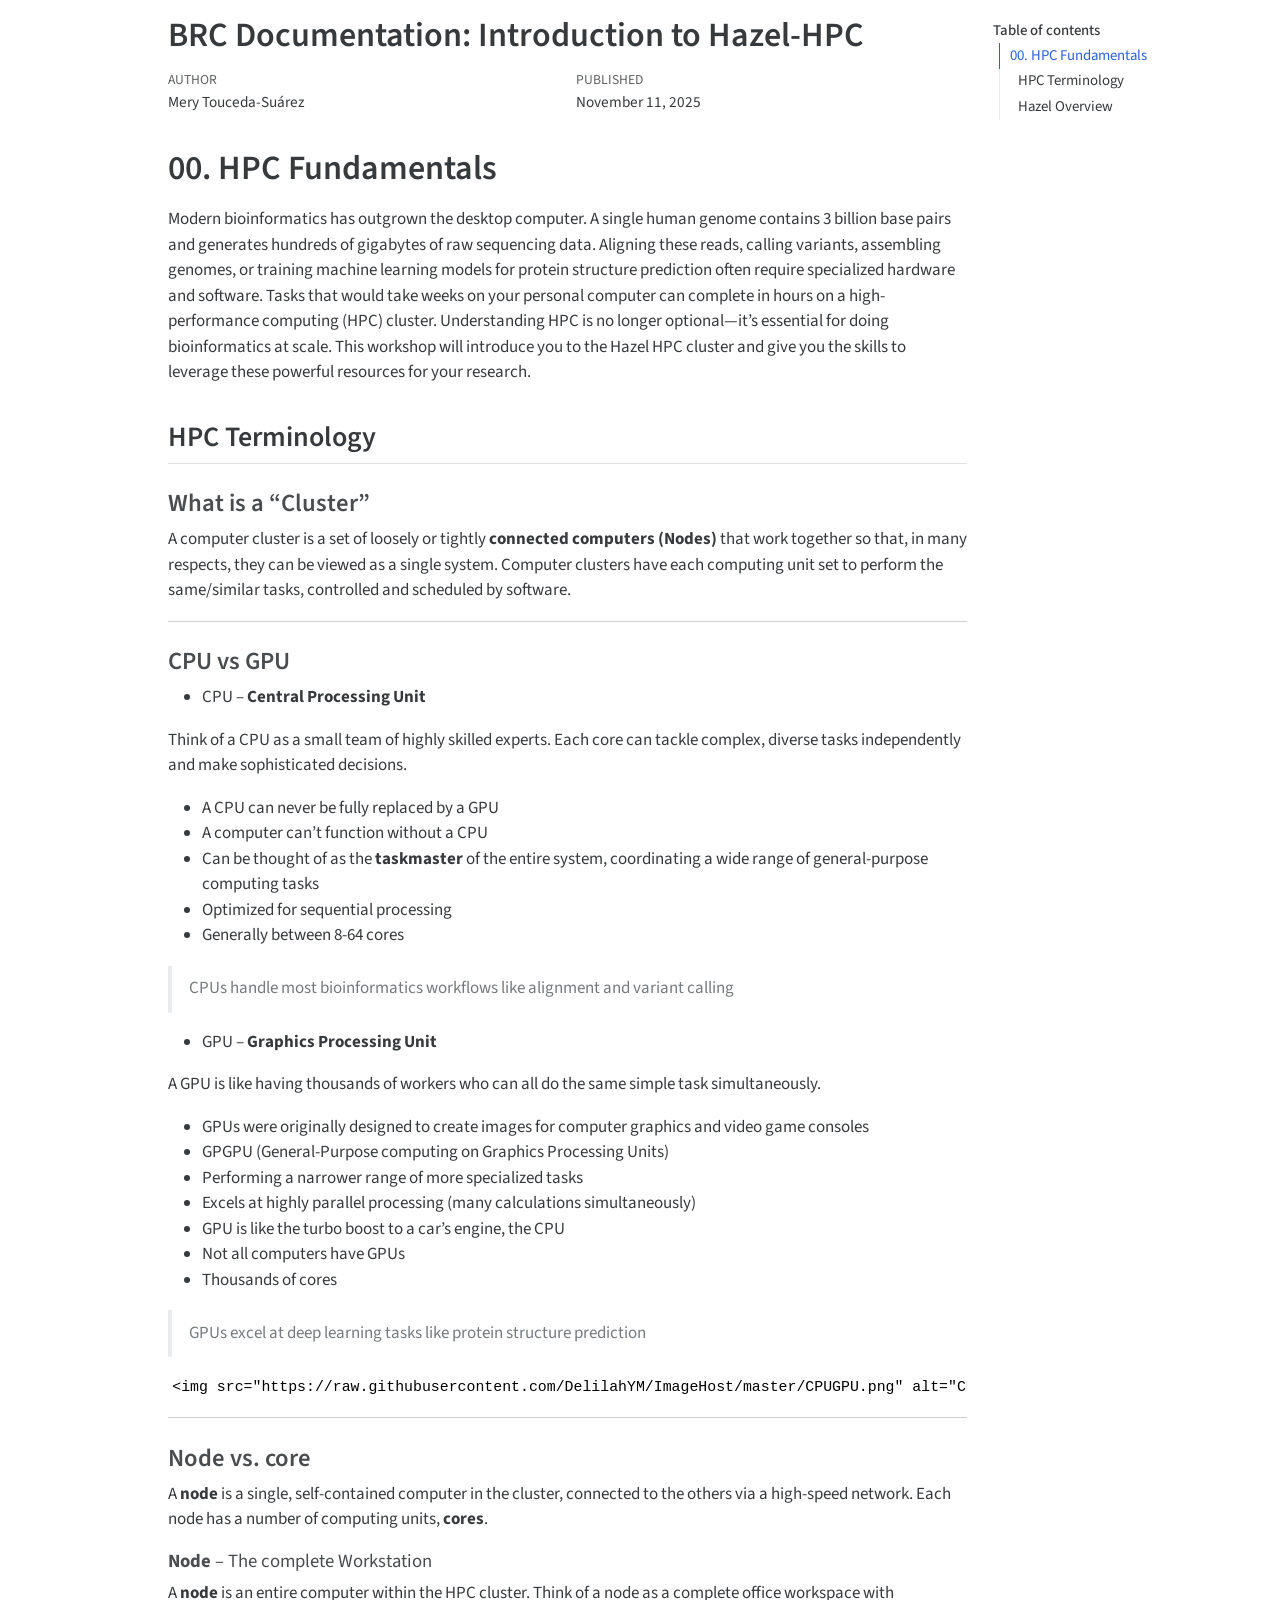
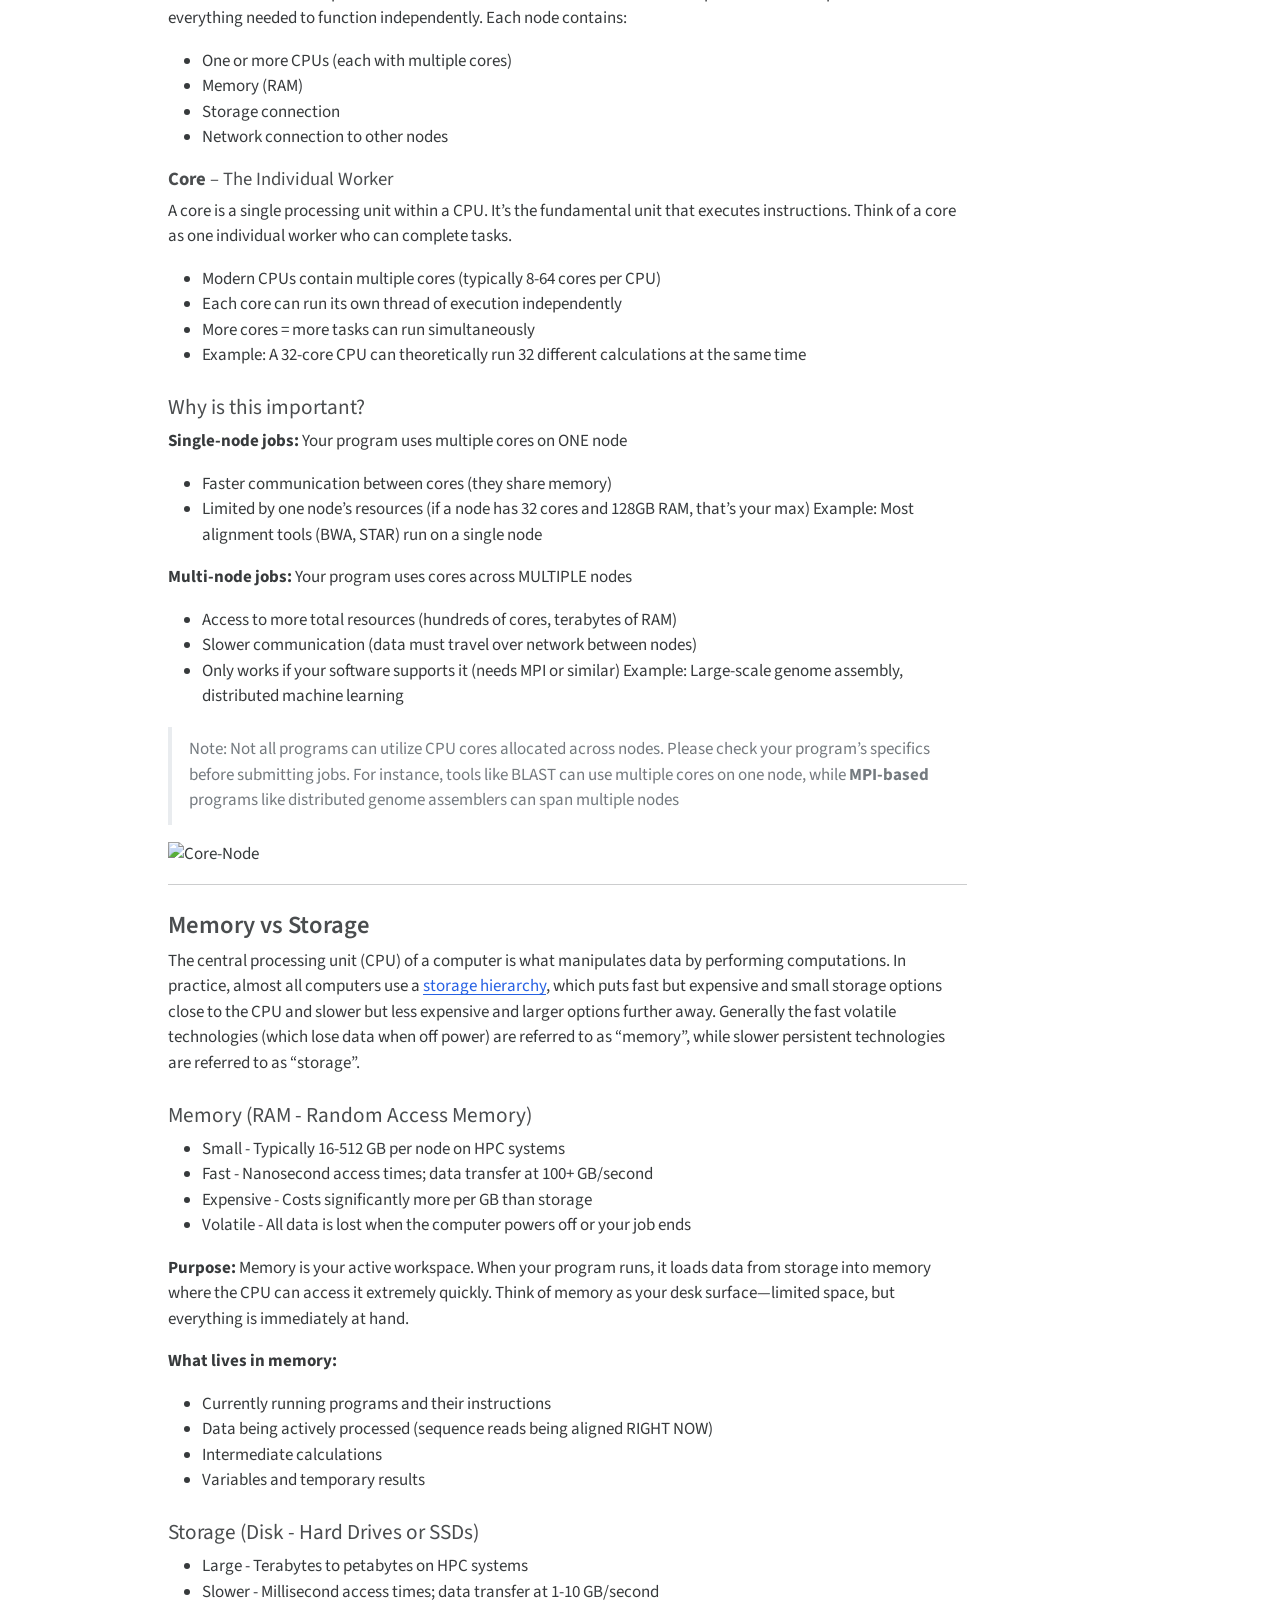
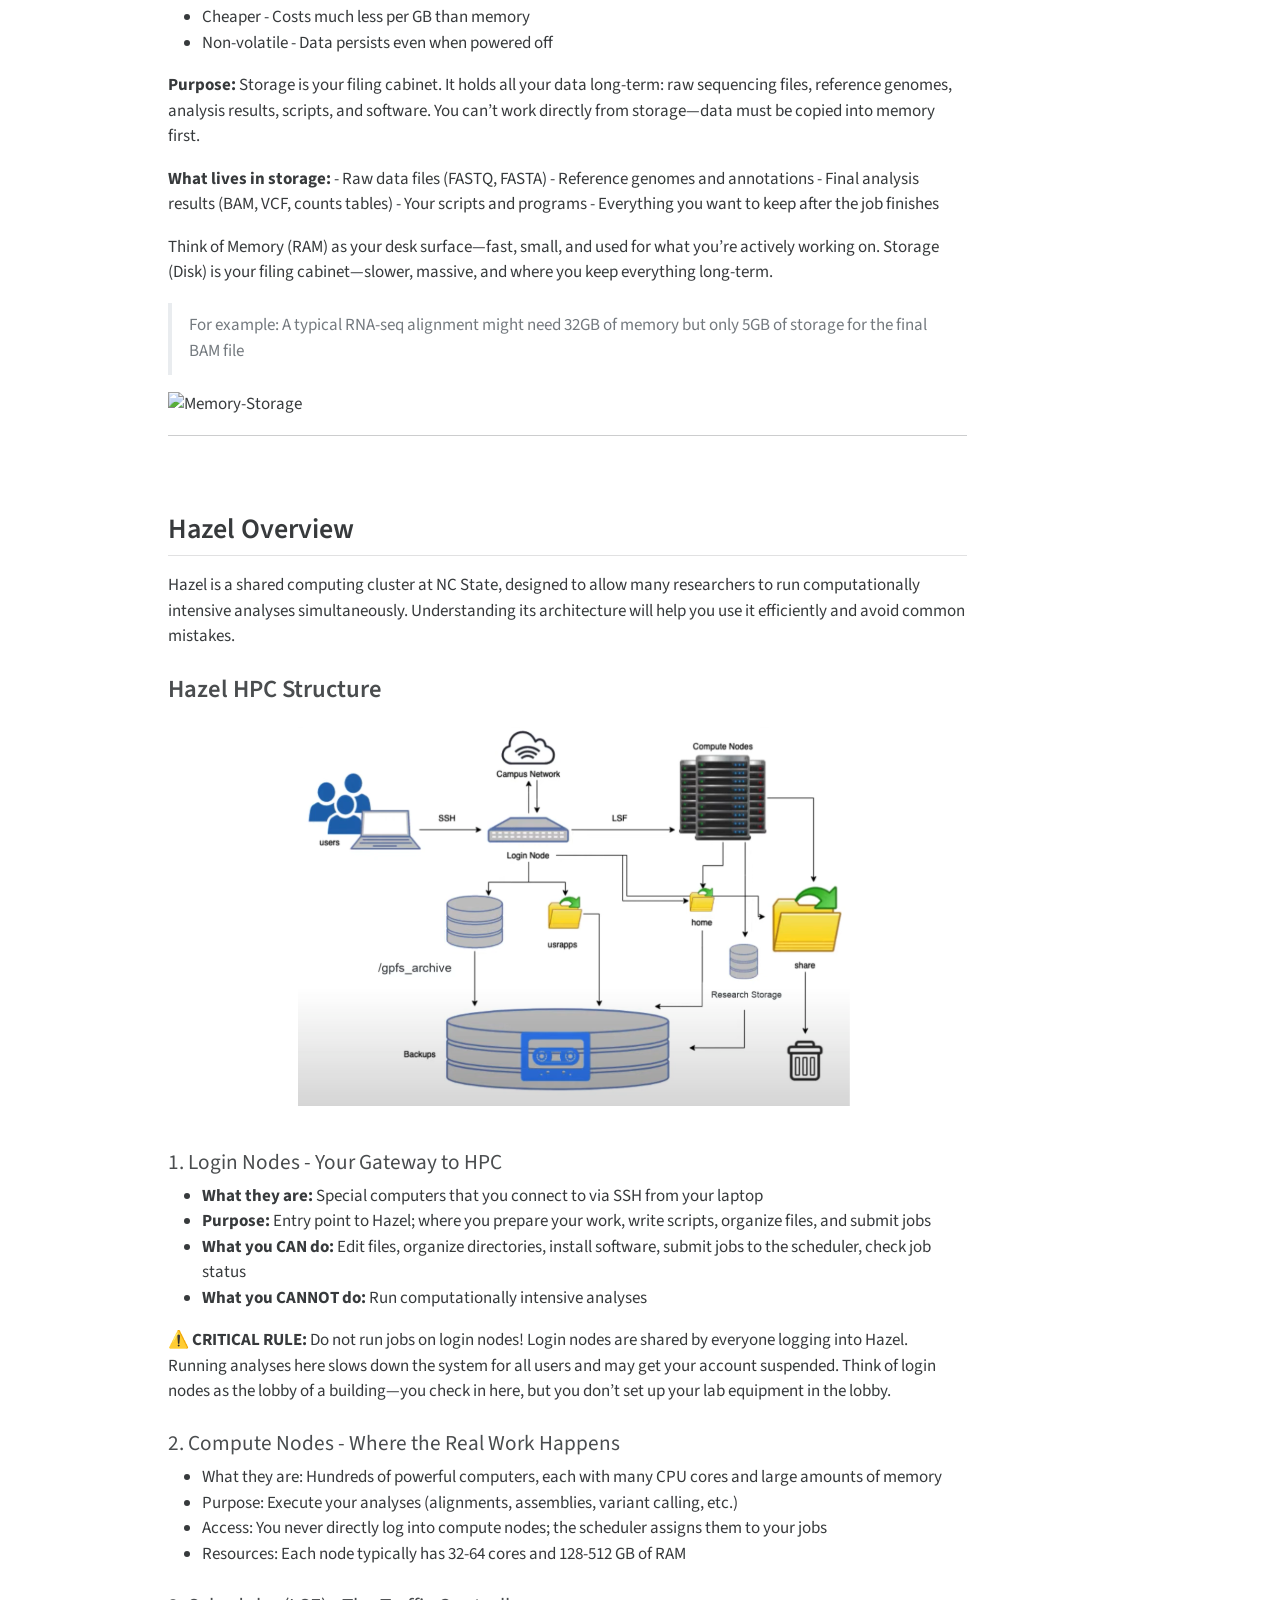
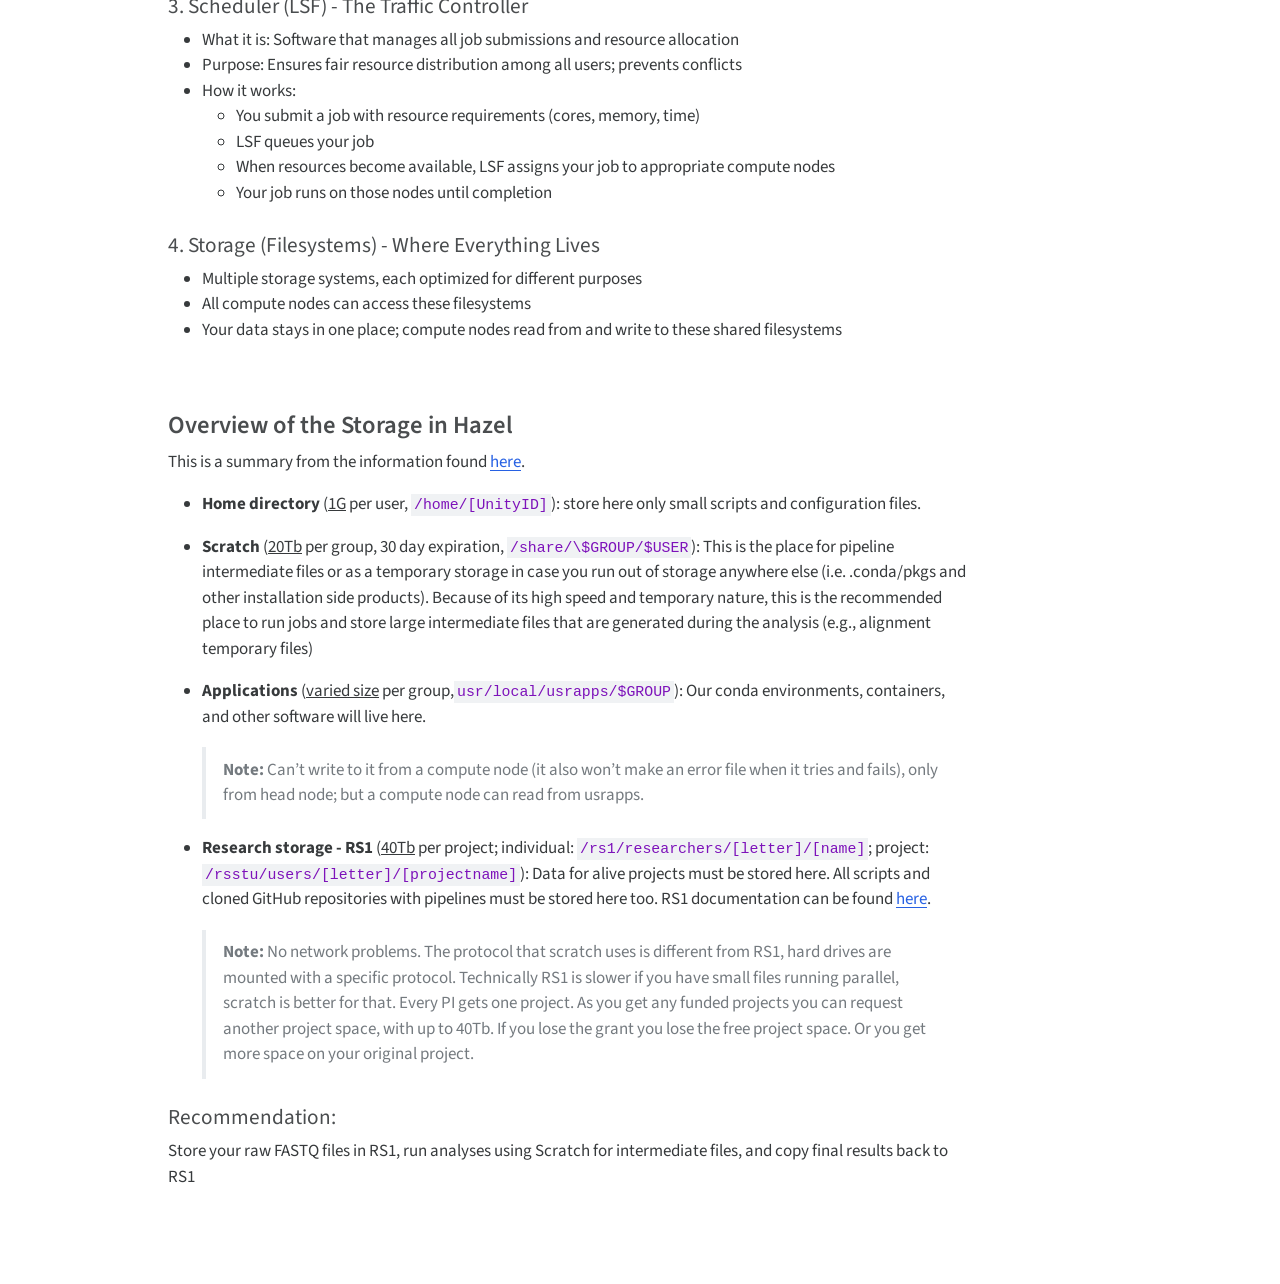
==== commit d6ce91d9: "final fixes" ====
--- a/notebooks/00_hpc_terminology.html
+++ b/notebooks/00_hpc_terminology.html
@@ -7,7 +7,7 @@
 <meta name="viewport" content="width=device-width, initial-scale=1.0, user-scalable=yes">
 
 <meta name="author" content="Mery Touceda-Suárez">
-<meta name="dcterms.date" content="2025-11-10">
+<meta name="dcterms.date" content="2025-11-11">
 
 <title>BRC Documentation: Introduction to Hazel-HPC</title>
 <style>
@@ -88,7 +88,7 @@
     <div>
     <div class="quarto-title-meta-heading">Published</div>
     <div class="quarto-title-meta-contents">
-      <p class="date">November 10, 2025</p>
+      <p class="date">November 11, 2025</p>
     </div>
   </div>
   
@@ -100,9 +100,9 @@
 </header>
 
 
-<p>Modern bioinformatics has outgrown the desktop computer. A single human genome contains 3 billion base pairs and generates hundreds of gigabytes of raw sequencing data. Aligning these reads, calling variants, assembling genomes, or training machine learning models for protein structure prediction often require specialized hardware and software. Tasks that would take weeks on your personal computer can complete in hours on a high-performance computing (HPC) cluster. Understanding HPC is no longer optional—it’s essential for doing bioinformatics at scale. This workshop will introduce you to the Hazel HPC cluster and give you the skills to leverage these powerful resources for your research.</p>
 <section id="hpc-fundamentals" class="level1">
 <h1>00. HPC Fundamentals</h1>
+<p>Modern bioinformatics has outgrown the desktop computer. A single human genome contains 3 billion base pairs and generates hundreds of gigabytes of raw sequencing data. Aligning these reads, calling variants, assembling genomes, or training machine learning models for protein structure prediction often require specialized hardware and software. Tasks that would take weeks on your personal computer can complete in hours on a high-performance computing (HPC) cluster. Understanding HPC is no longer optional—it’s essential for doing bioinformatics at scale. This workshop will introduce you to the Hazel HPC cluster and give you the skills to leverage these powerful resources for your research.</p>
 <section id="hpc-terminology" class="level2">
 <h2 class="anchored" data-anchor-id="hpc-terminology">HPC Terminology</h2>
 <section id="what-is-a-cluster" class="level3">
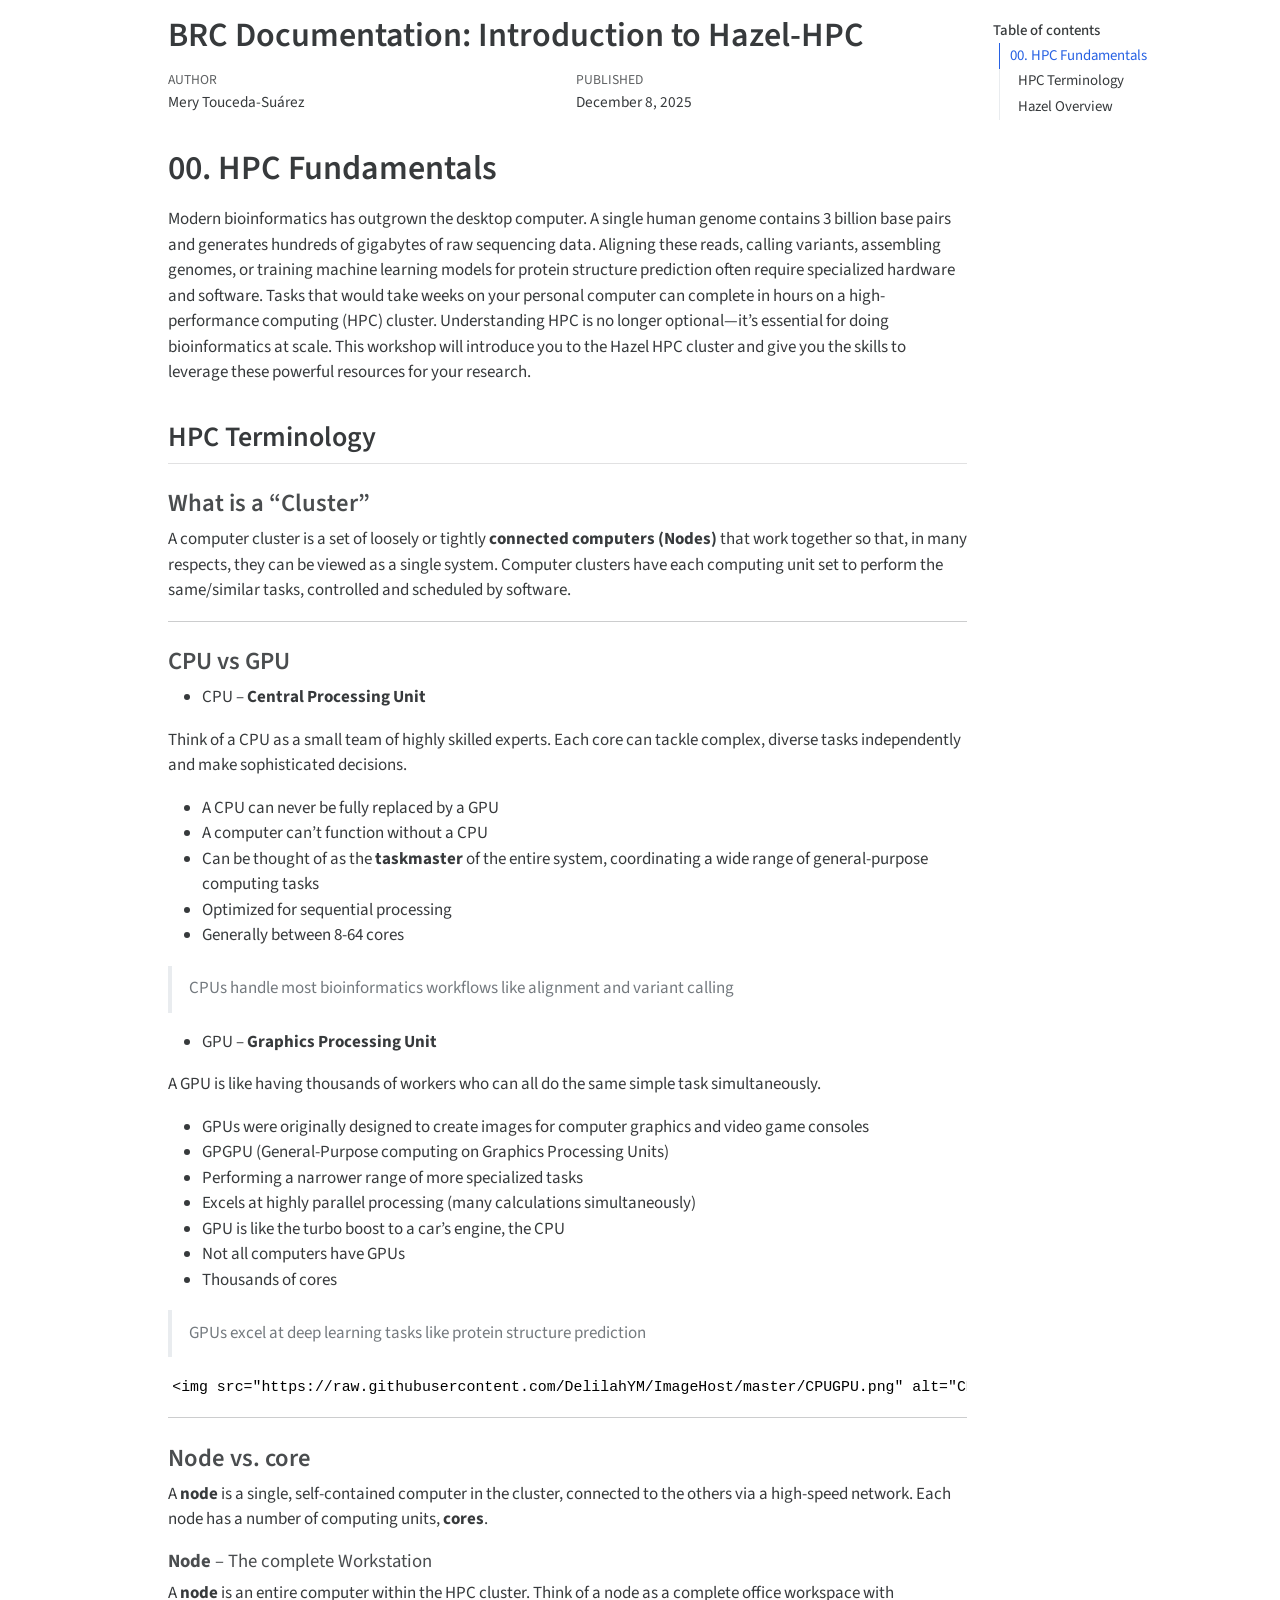
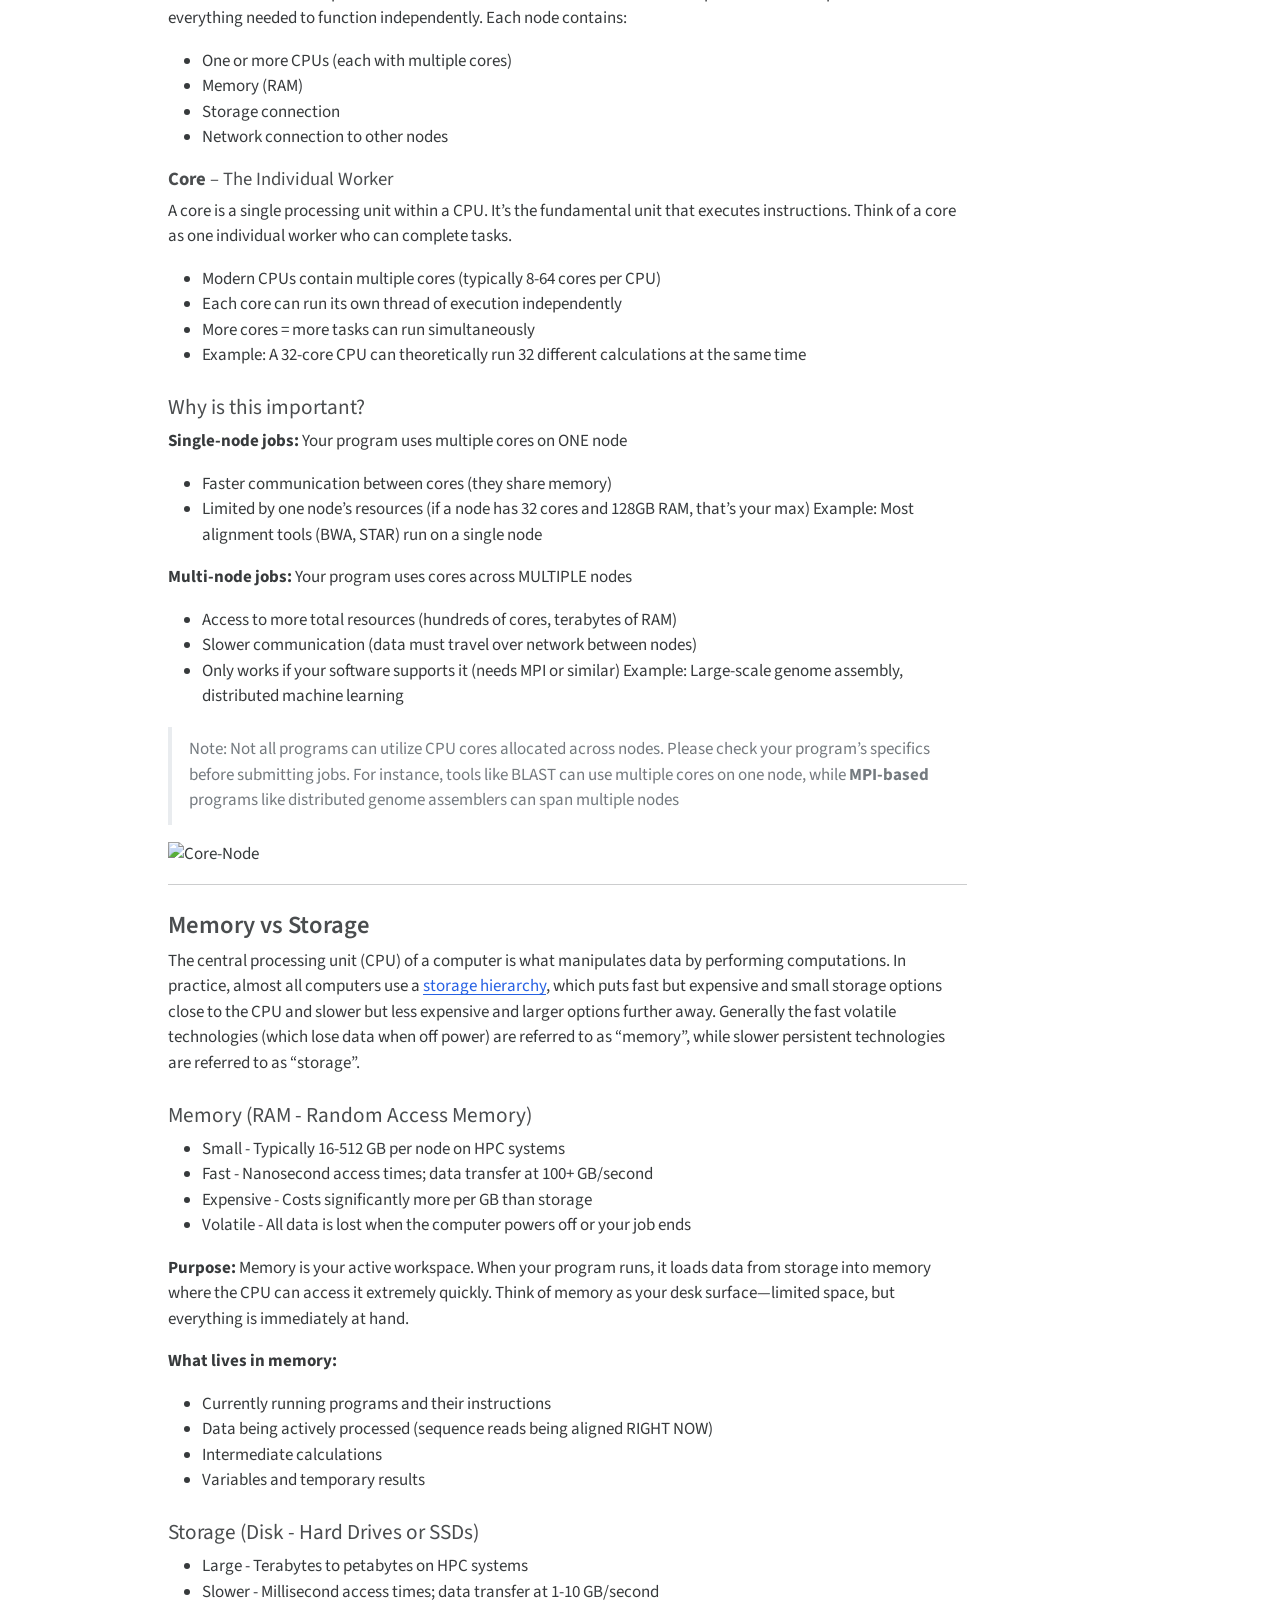
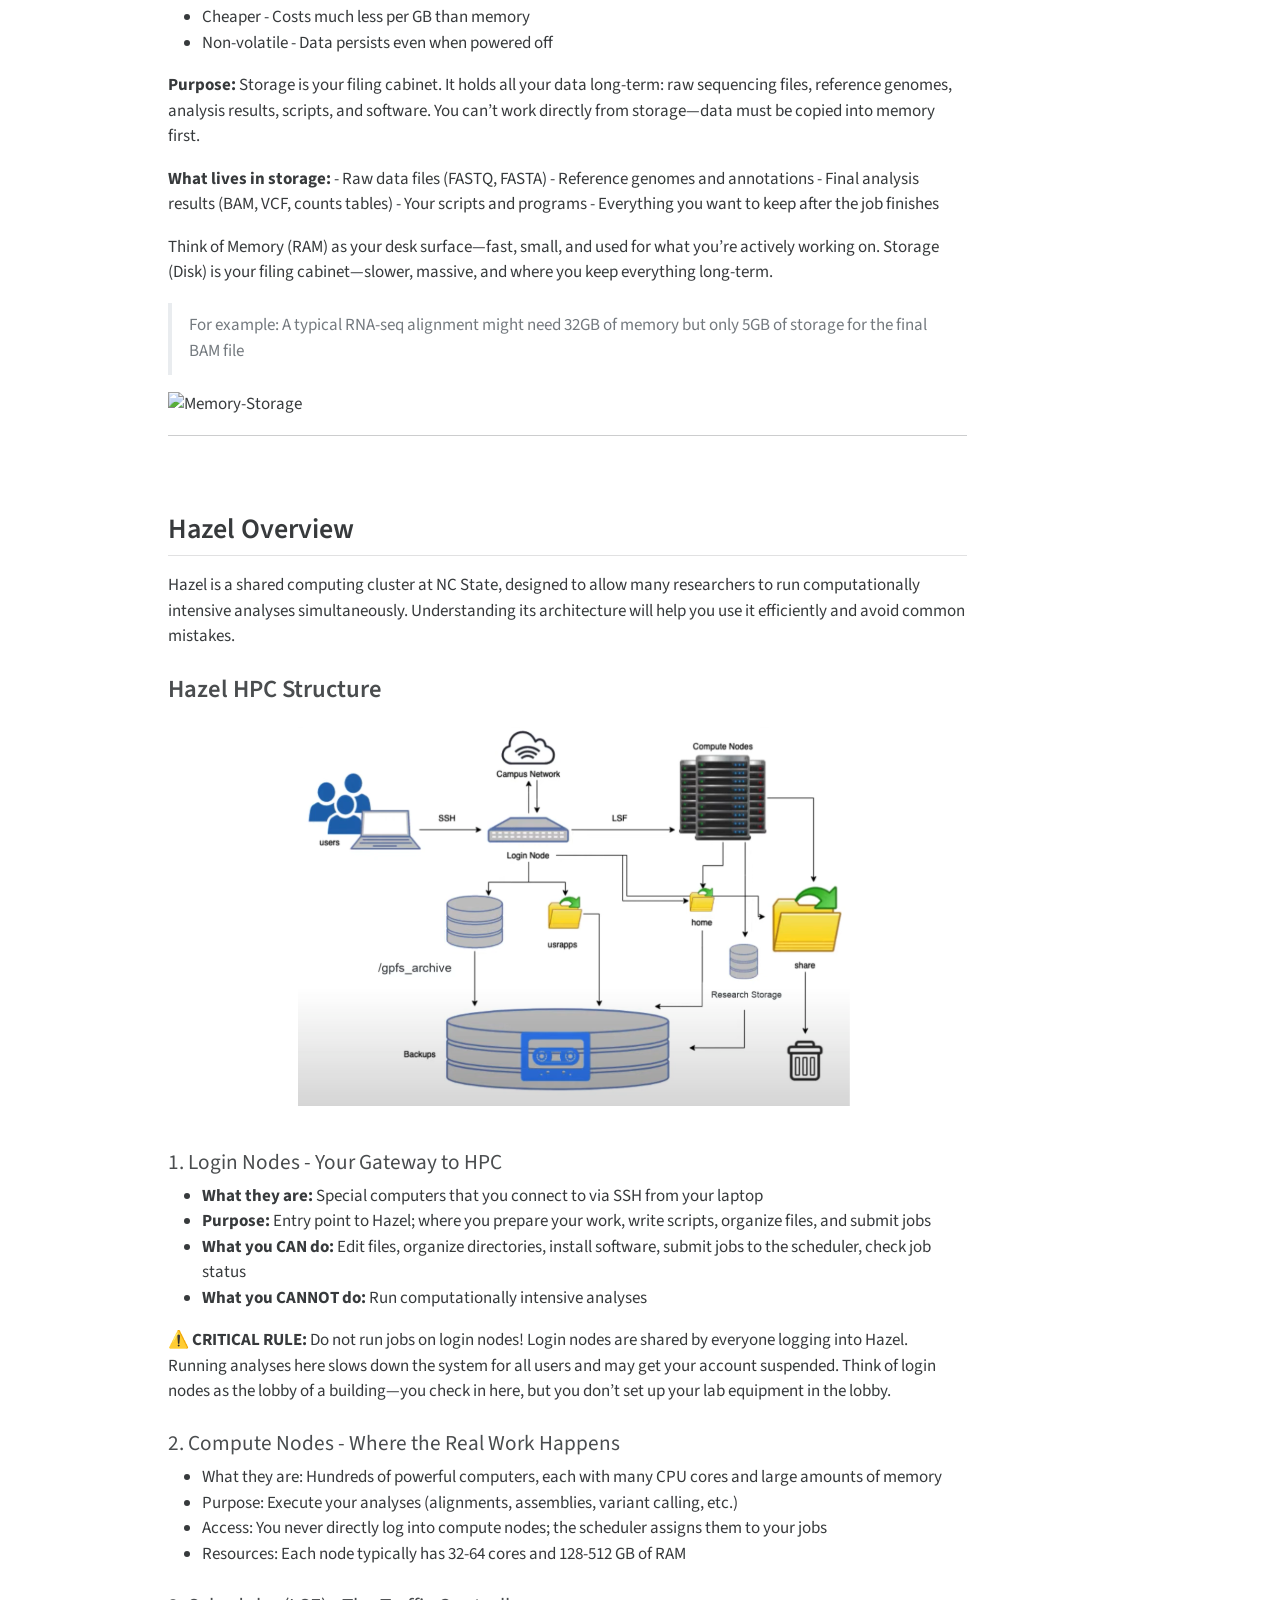
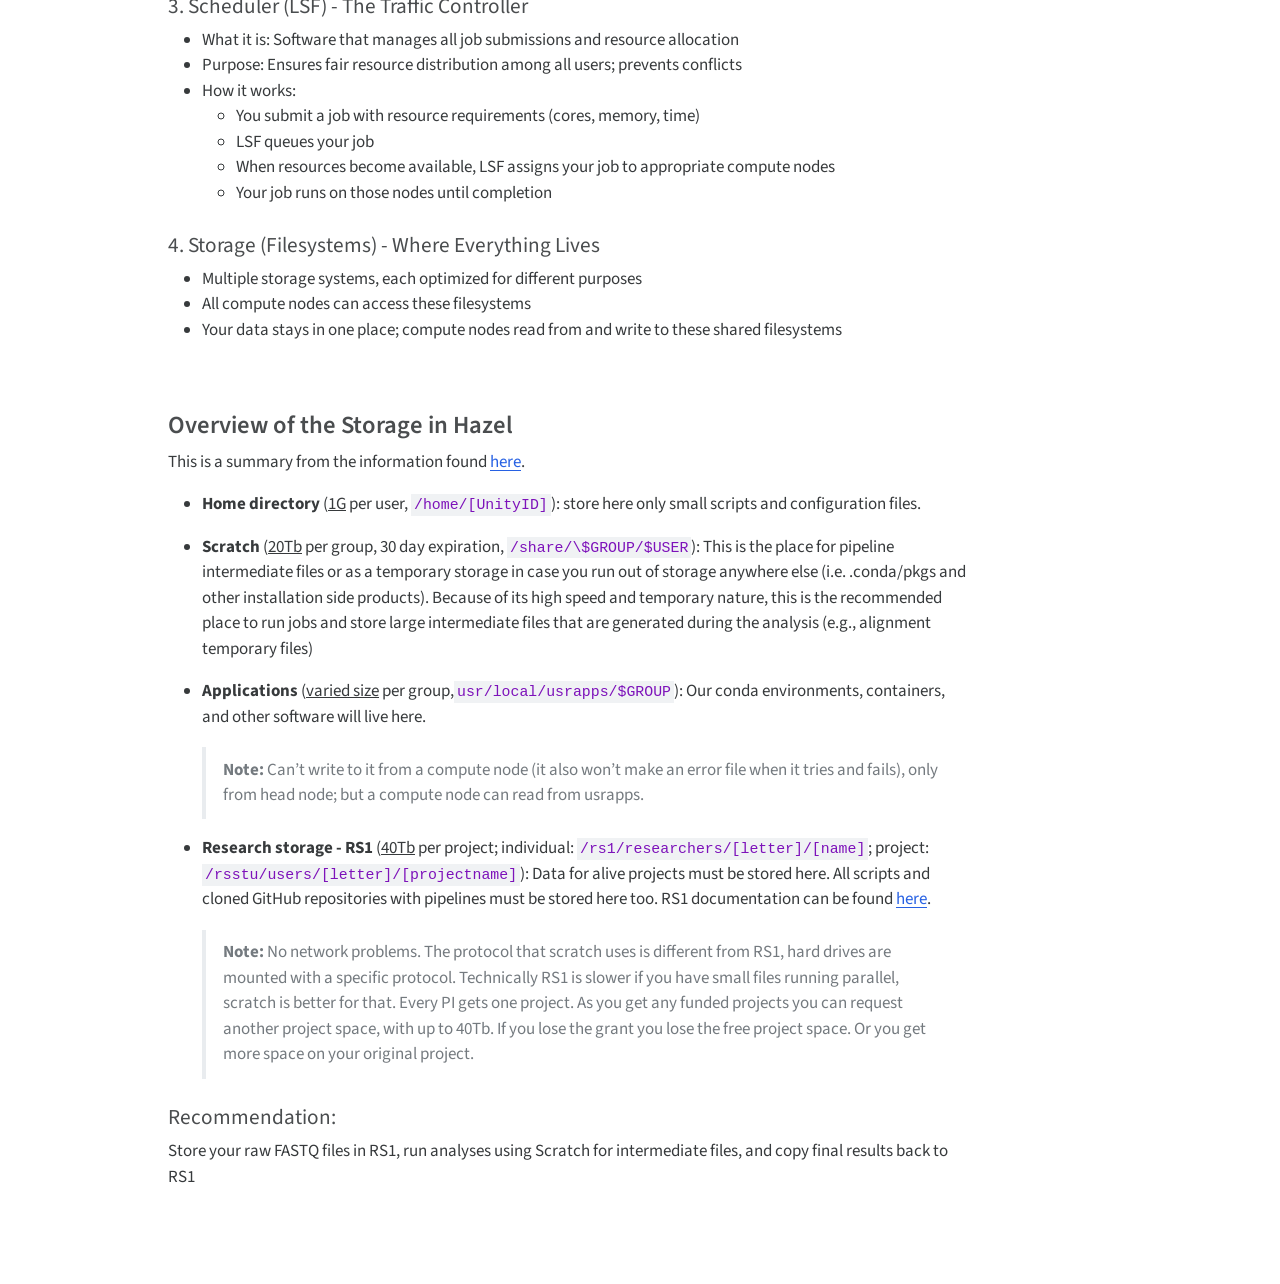
==== commit 0f7962ca: "fixes" ====
--- a/notebooks/00_hpc_terminology.html
+++ b/notebooks/00_hpc_terminology.html
@@ -7,7 +7,7 @@
 <meta name="viewport" content="width=device-width, initial-scale=1.0, user-scalable=yes">
 
 <meta name="author" content="Mery Touceda-Suárez">
-<meta name="dcterms.date" content="2025-11-11">
+<meta name="dcterms.date" content="2025-12-08">
 
 <title>BRC Documentation: Introduction to Hazel-HPC</title>
 <style>
@@ -88,7 +88,7 @@
     <div>
     <div class="quarto-title-meta-heading">Published</div>
     <div class="quarto-title-meta-contents">
-      <p class="date">November 11, 2025</p>
+      <p class="date">December 8, 2025</p>
     </div>
   </div>
   
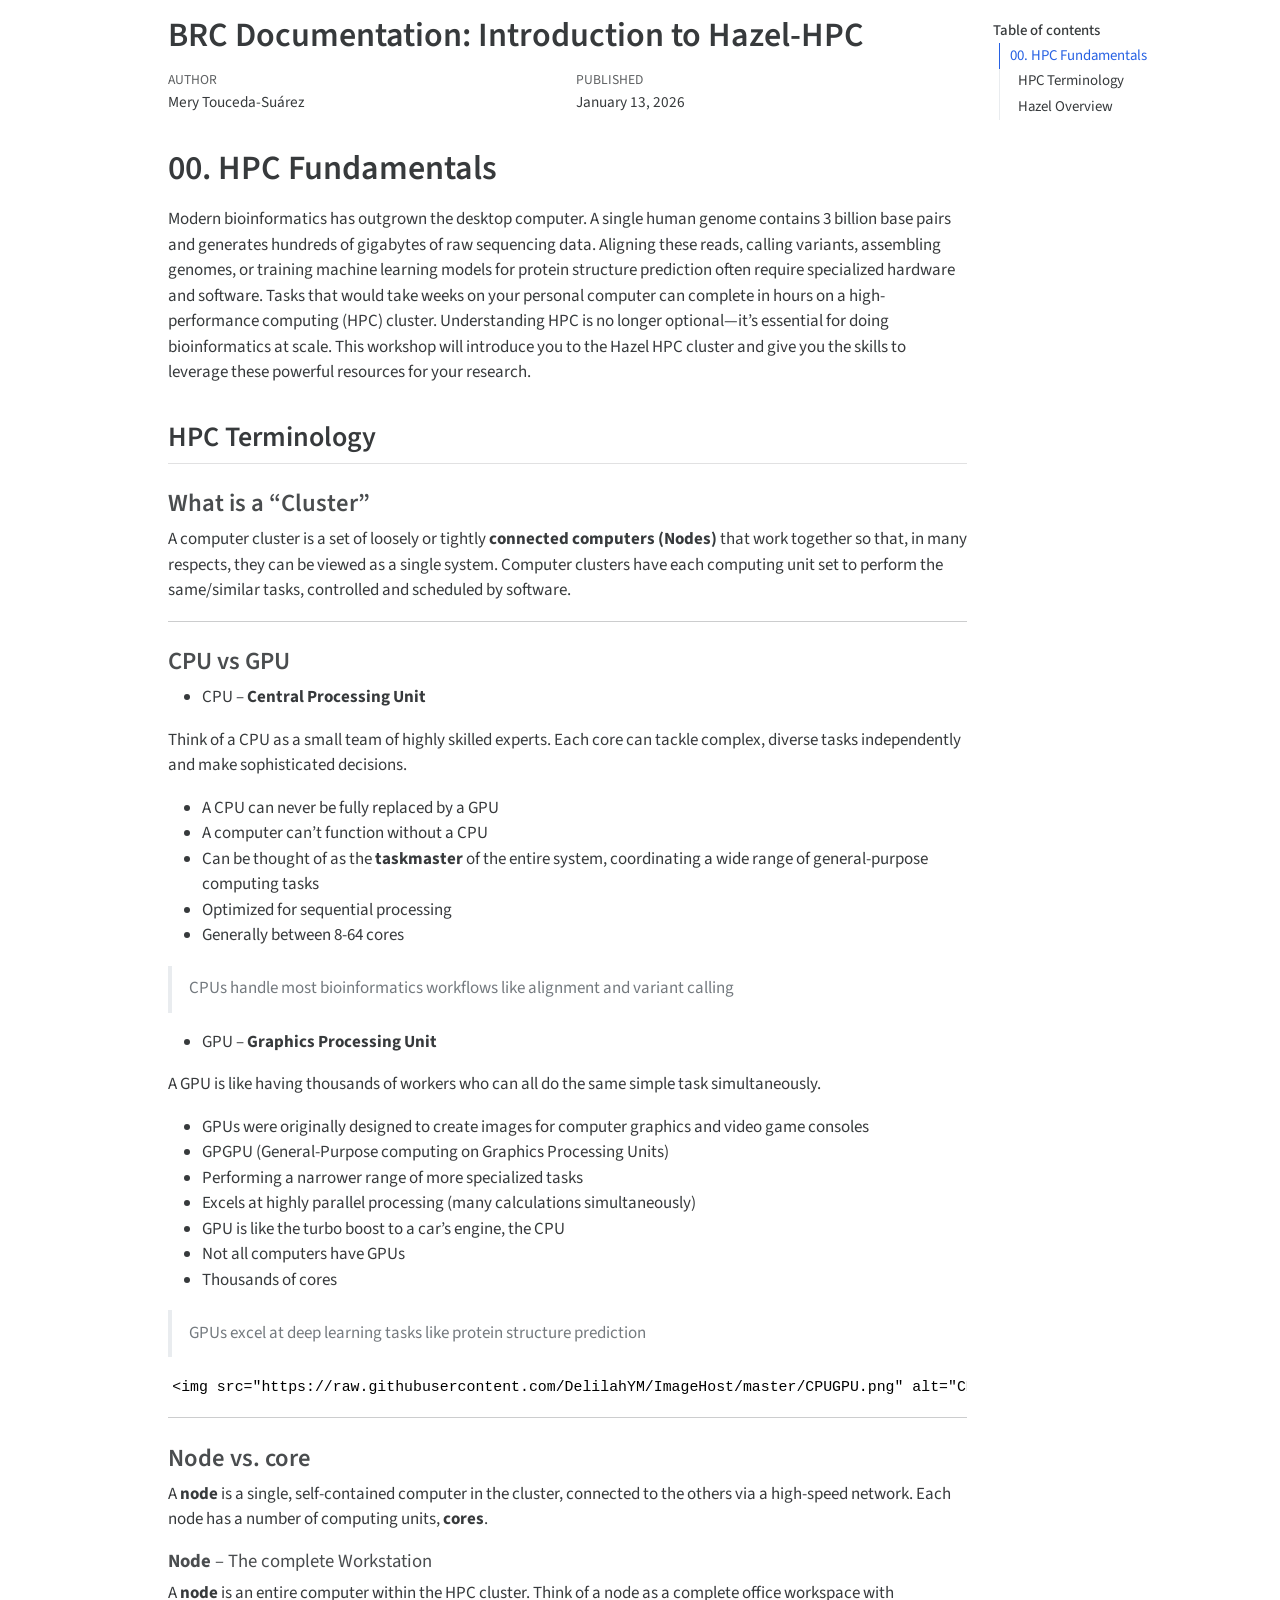
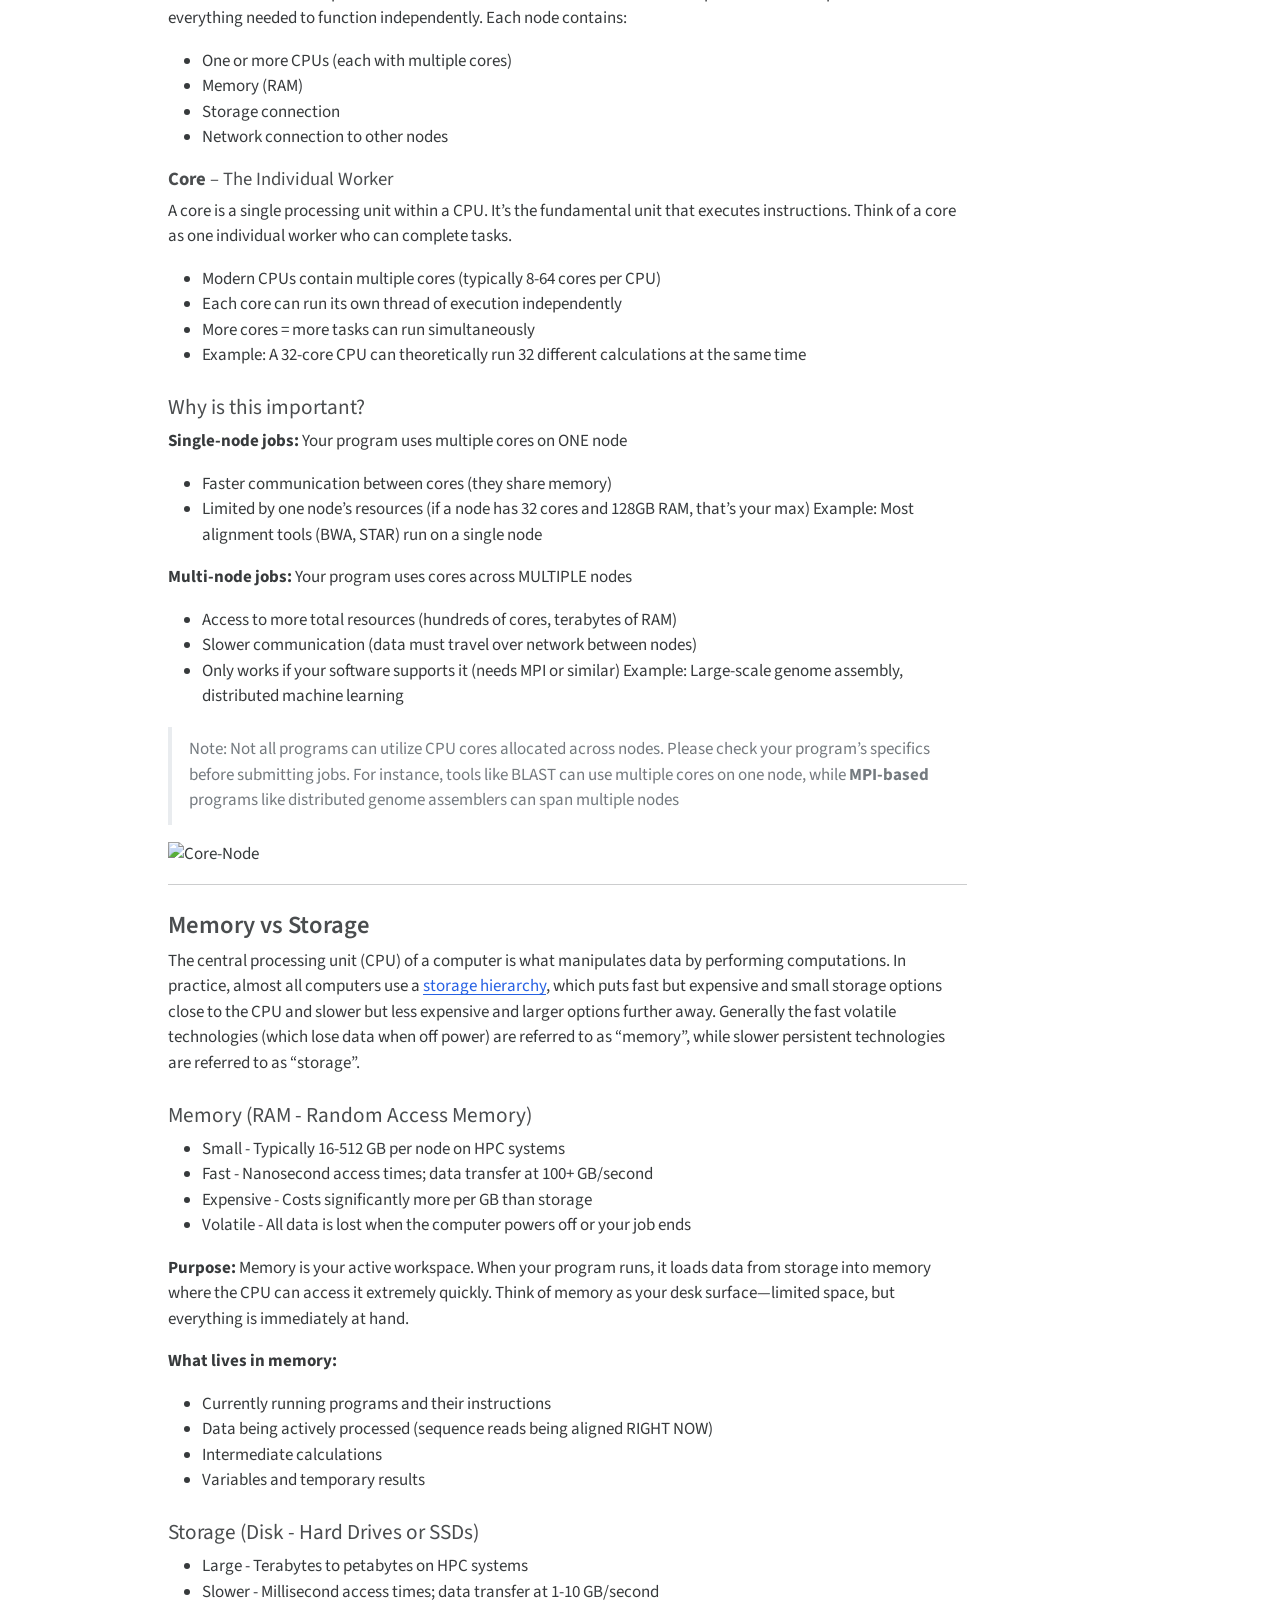
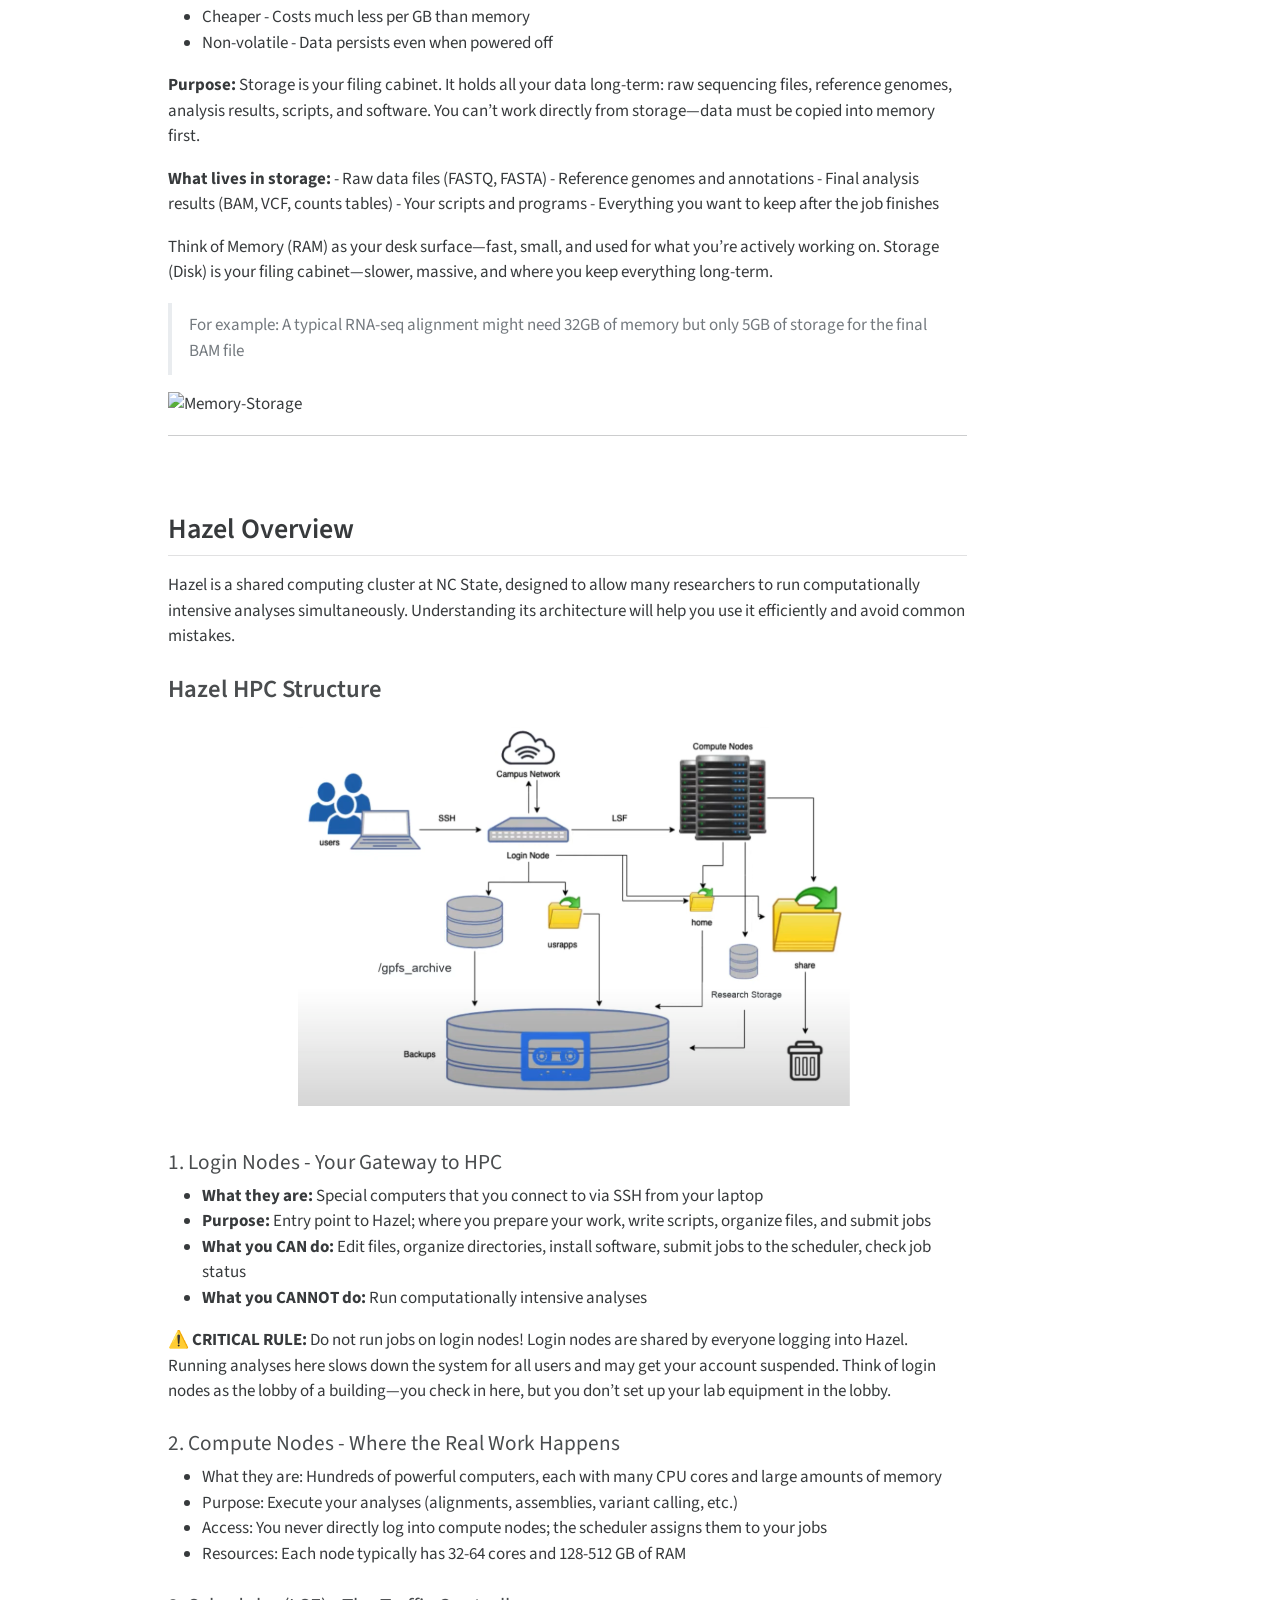
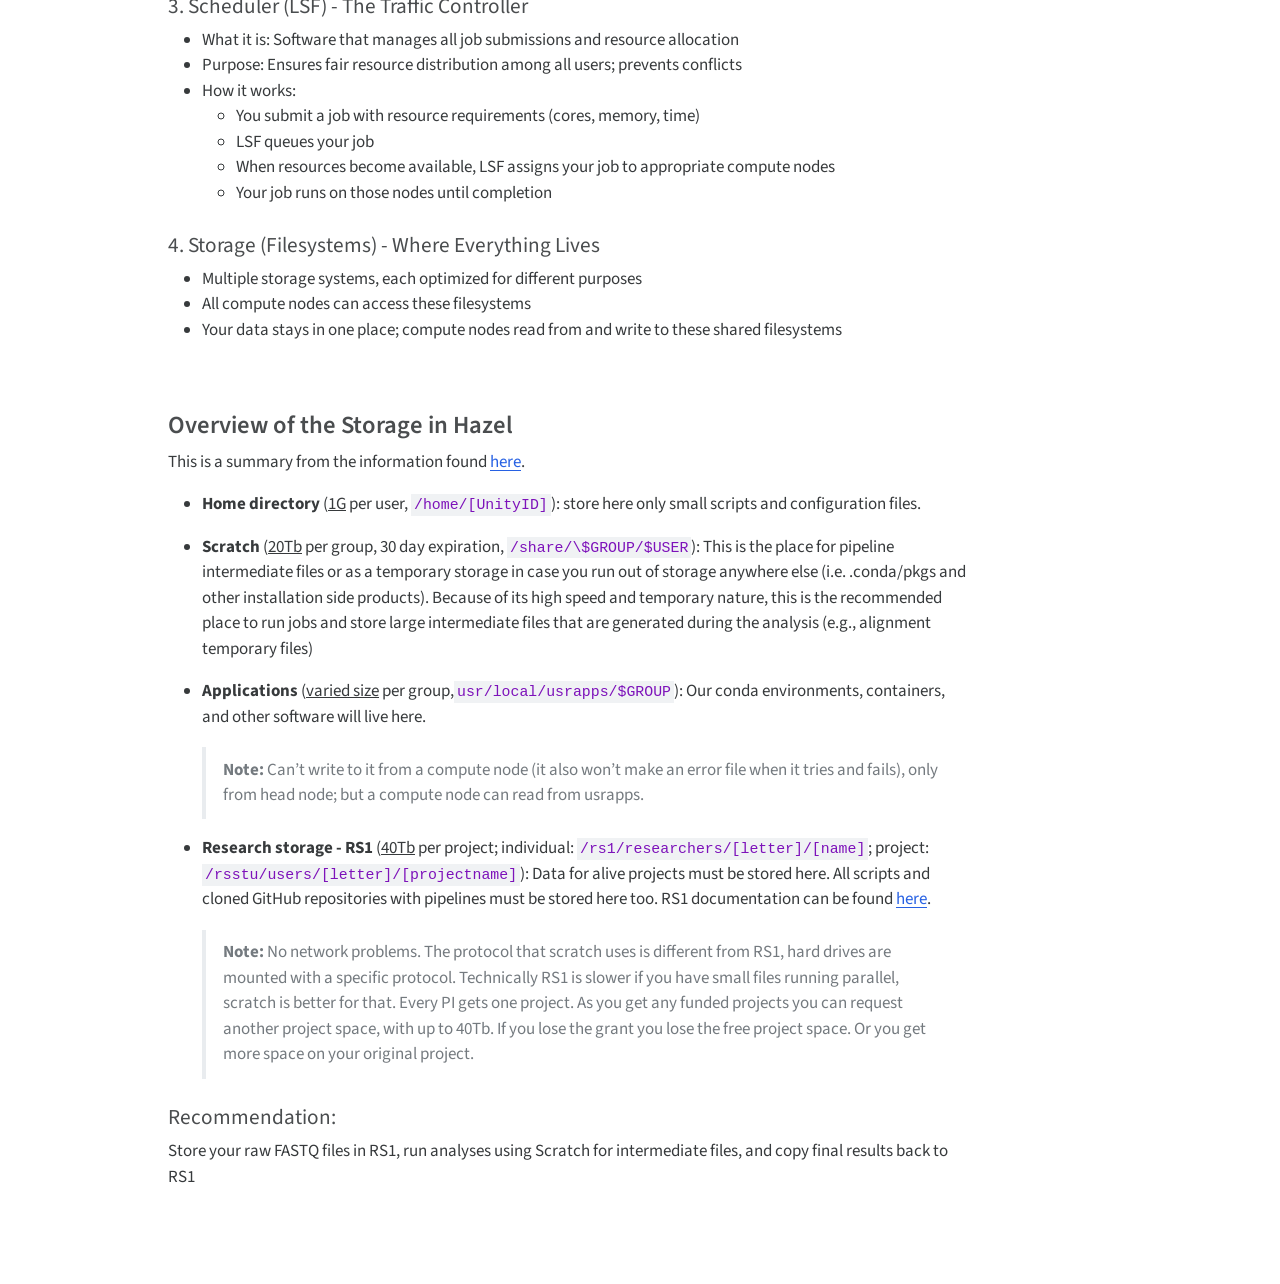
==== commit 500c3284: "image update" ====
--- a/notebooks/00_hpc_terminology.html
+++ b/notebooks/00_hpc_terminology.html
@@ -7,7 +7,7 @@
 <meta name="viewport" content="width=device-width, initial-scale=1.0, user-scalable=yes">
 
 <meta name="author" content="Mery Touceda-Suárez">
-<meta name="dcterms.date" content="2025-12-08">
+<meta name="dcterms.date" content="2026-01-13">
 
 <title>BRC Documentation: Introduction to Hazel-HPC</title>
 <style>
@@ -88,7 +88,7 @@
     <div>
     <div class="quarto-title-meta-heading">Published</div>
     <div class="quarto-title-meta-contents">
-      <p class="date">December 8, 2025</p>
+      <p class="date">January 13, 2026</p>
     </div>
   </div>
   
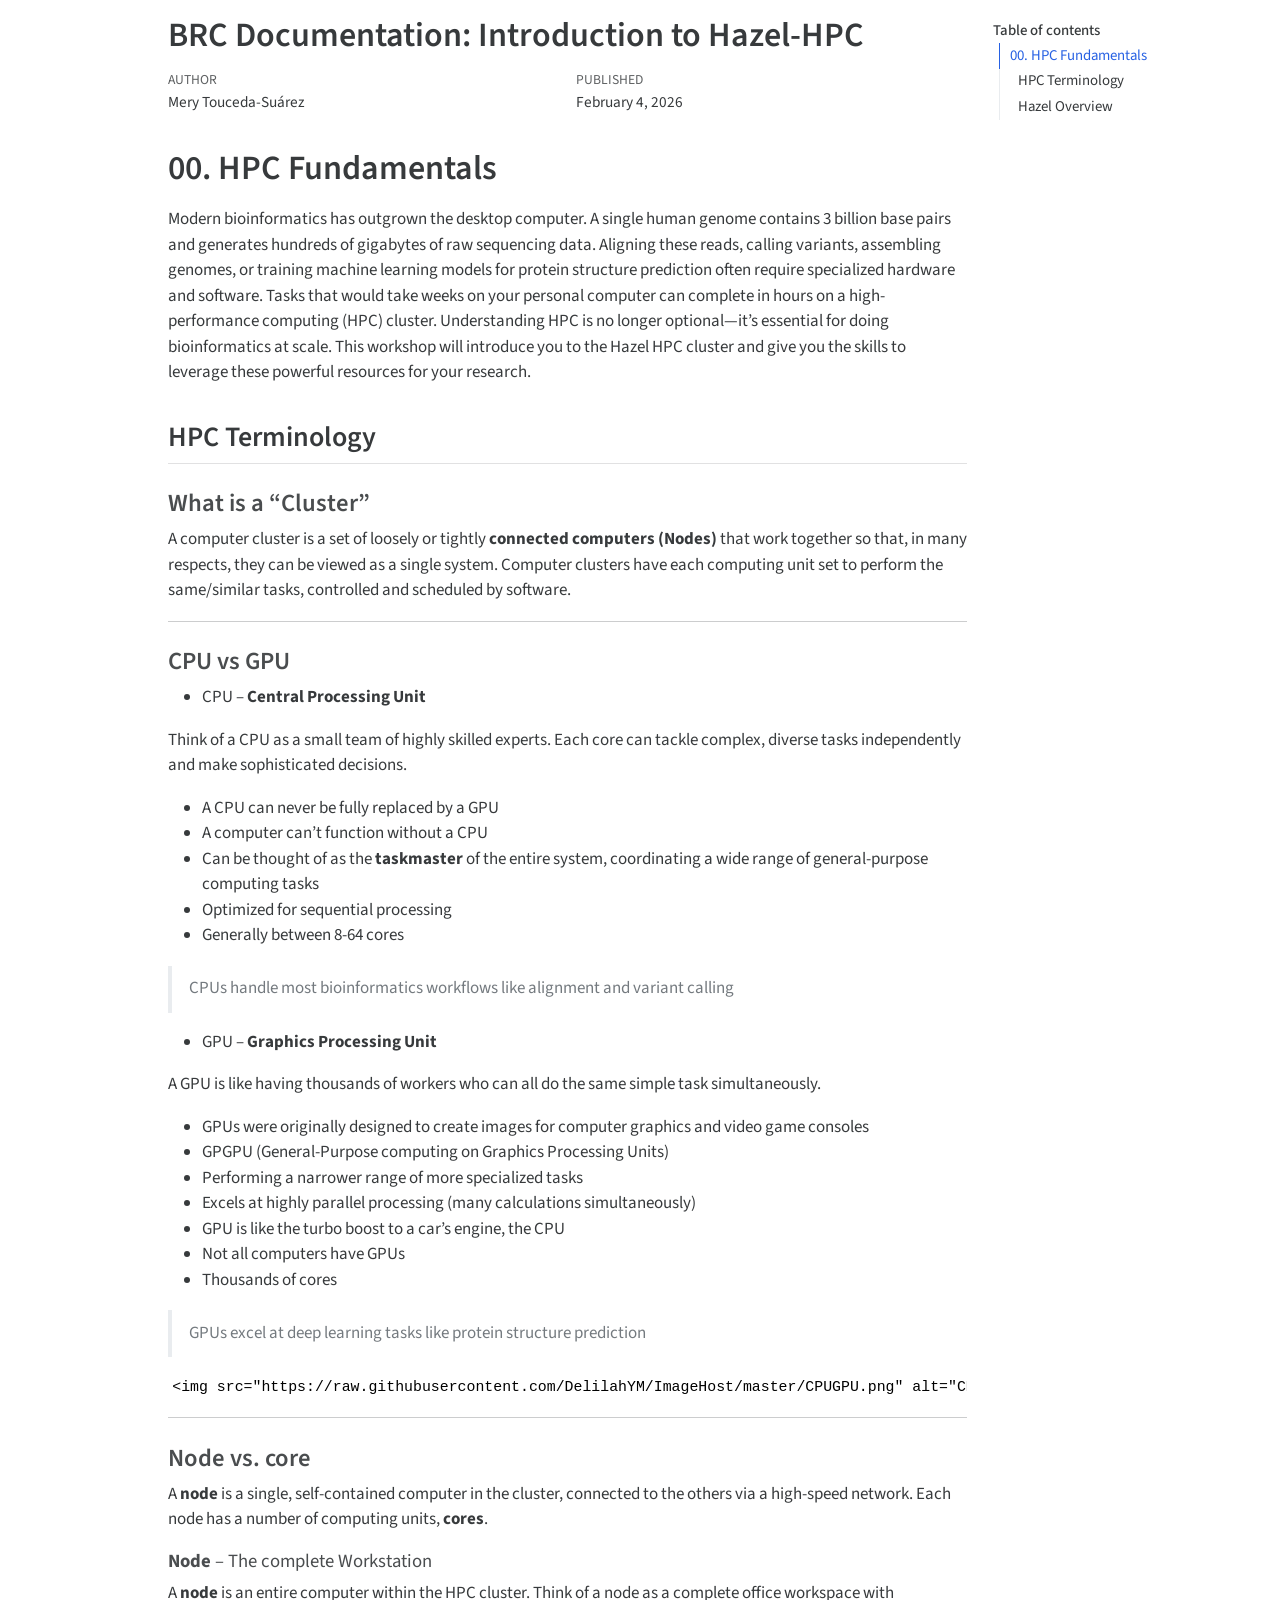
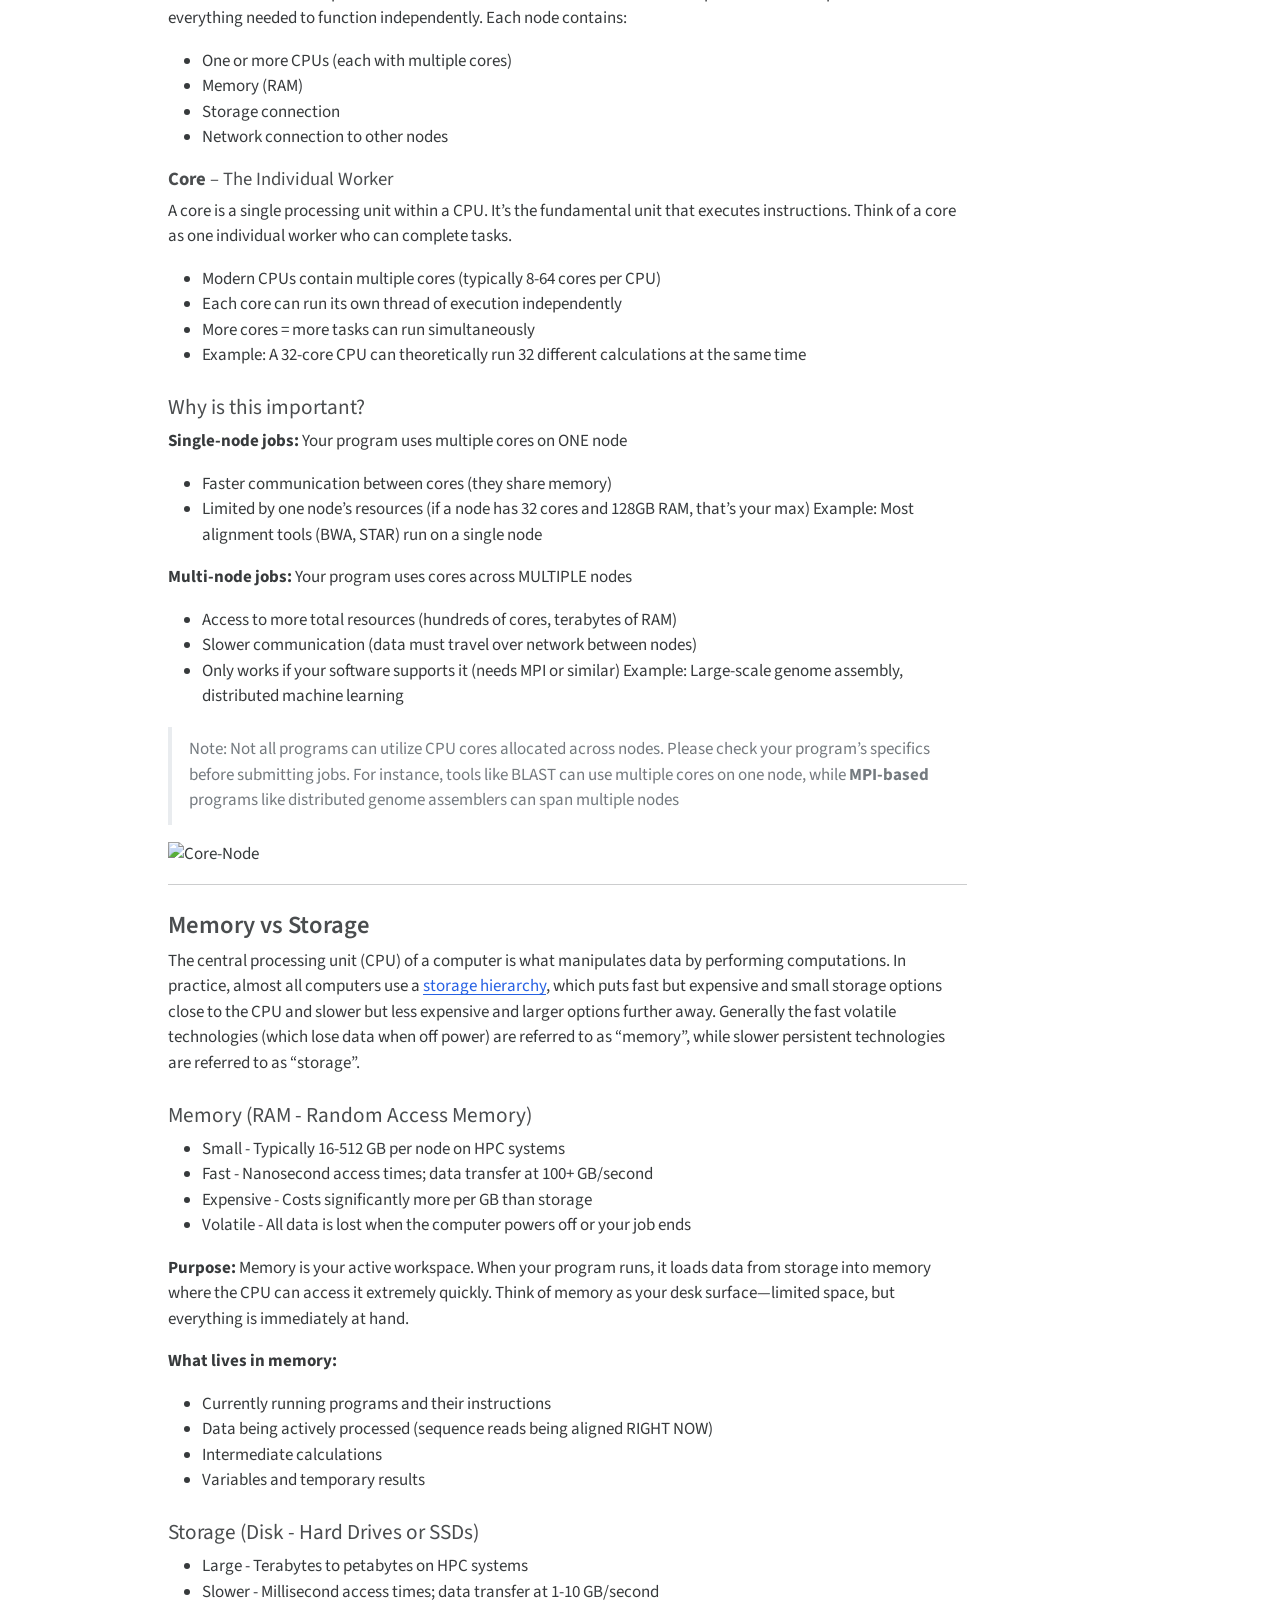
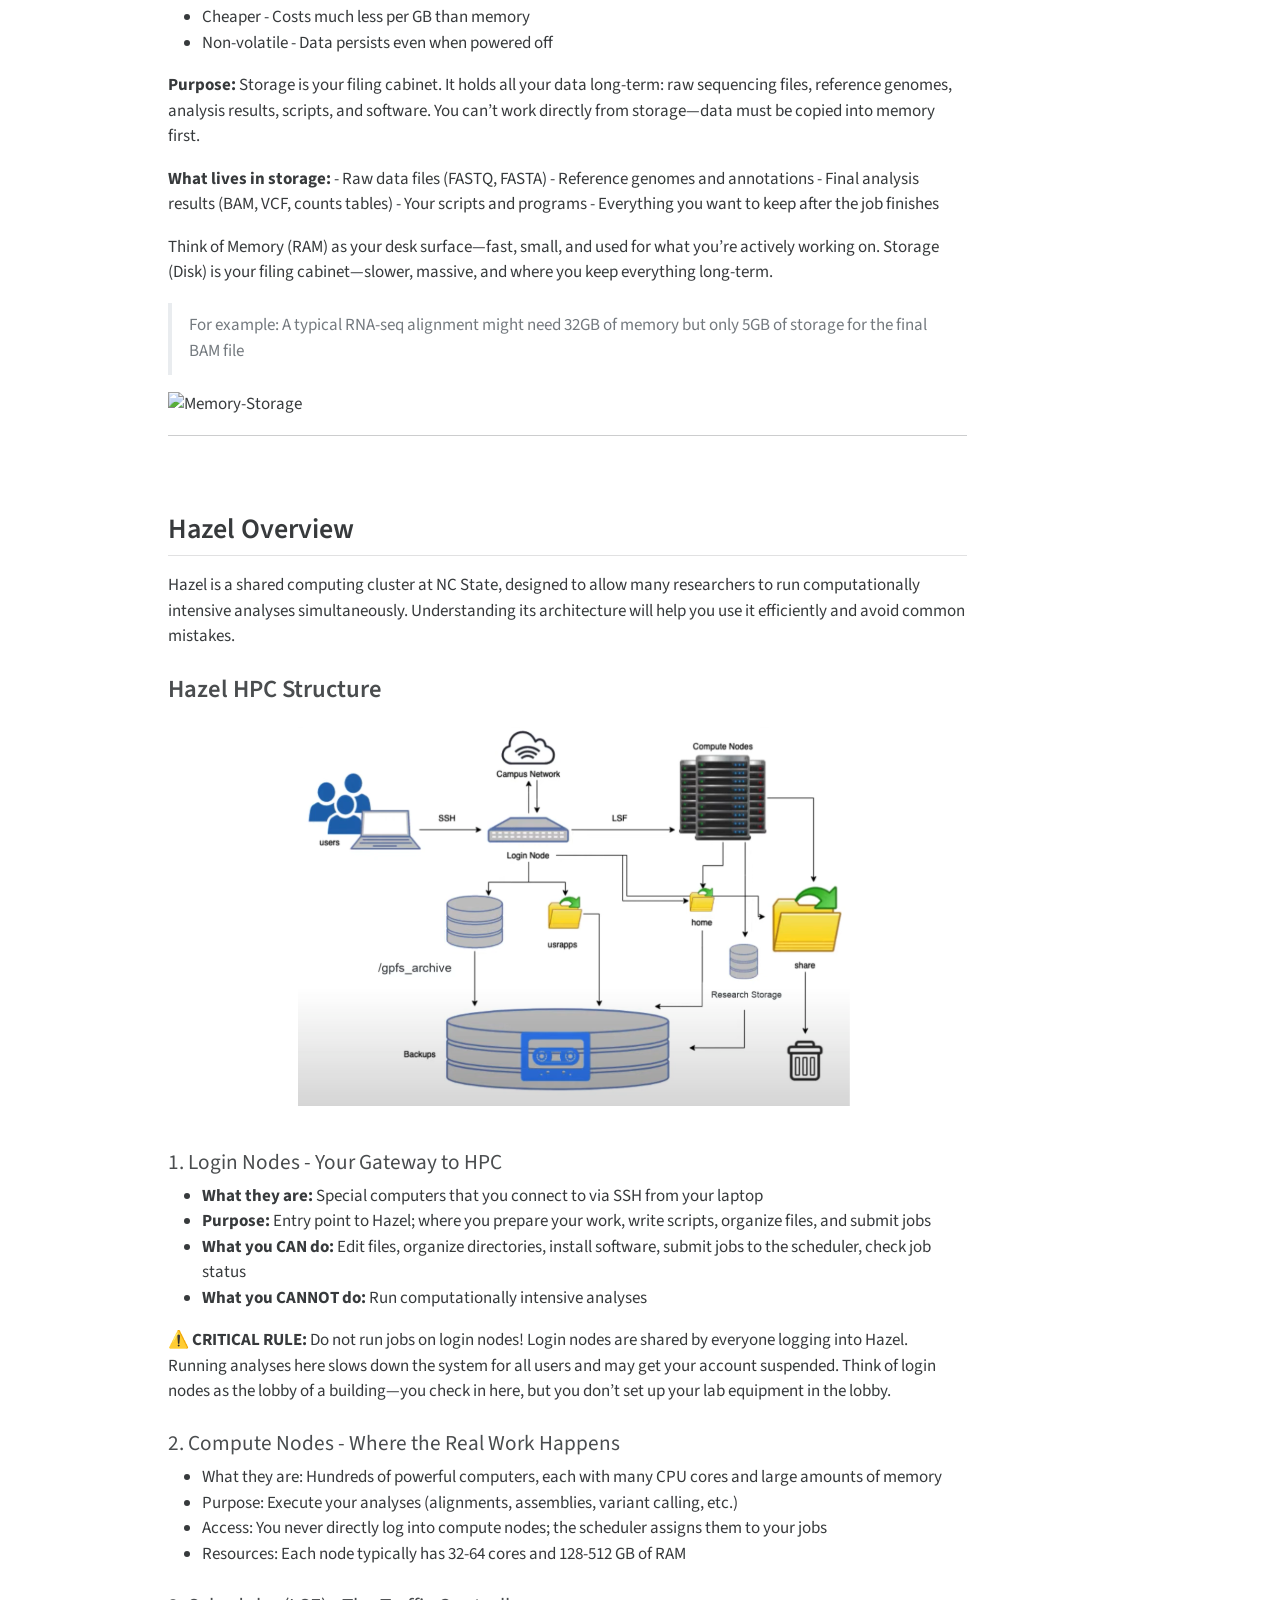
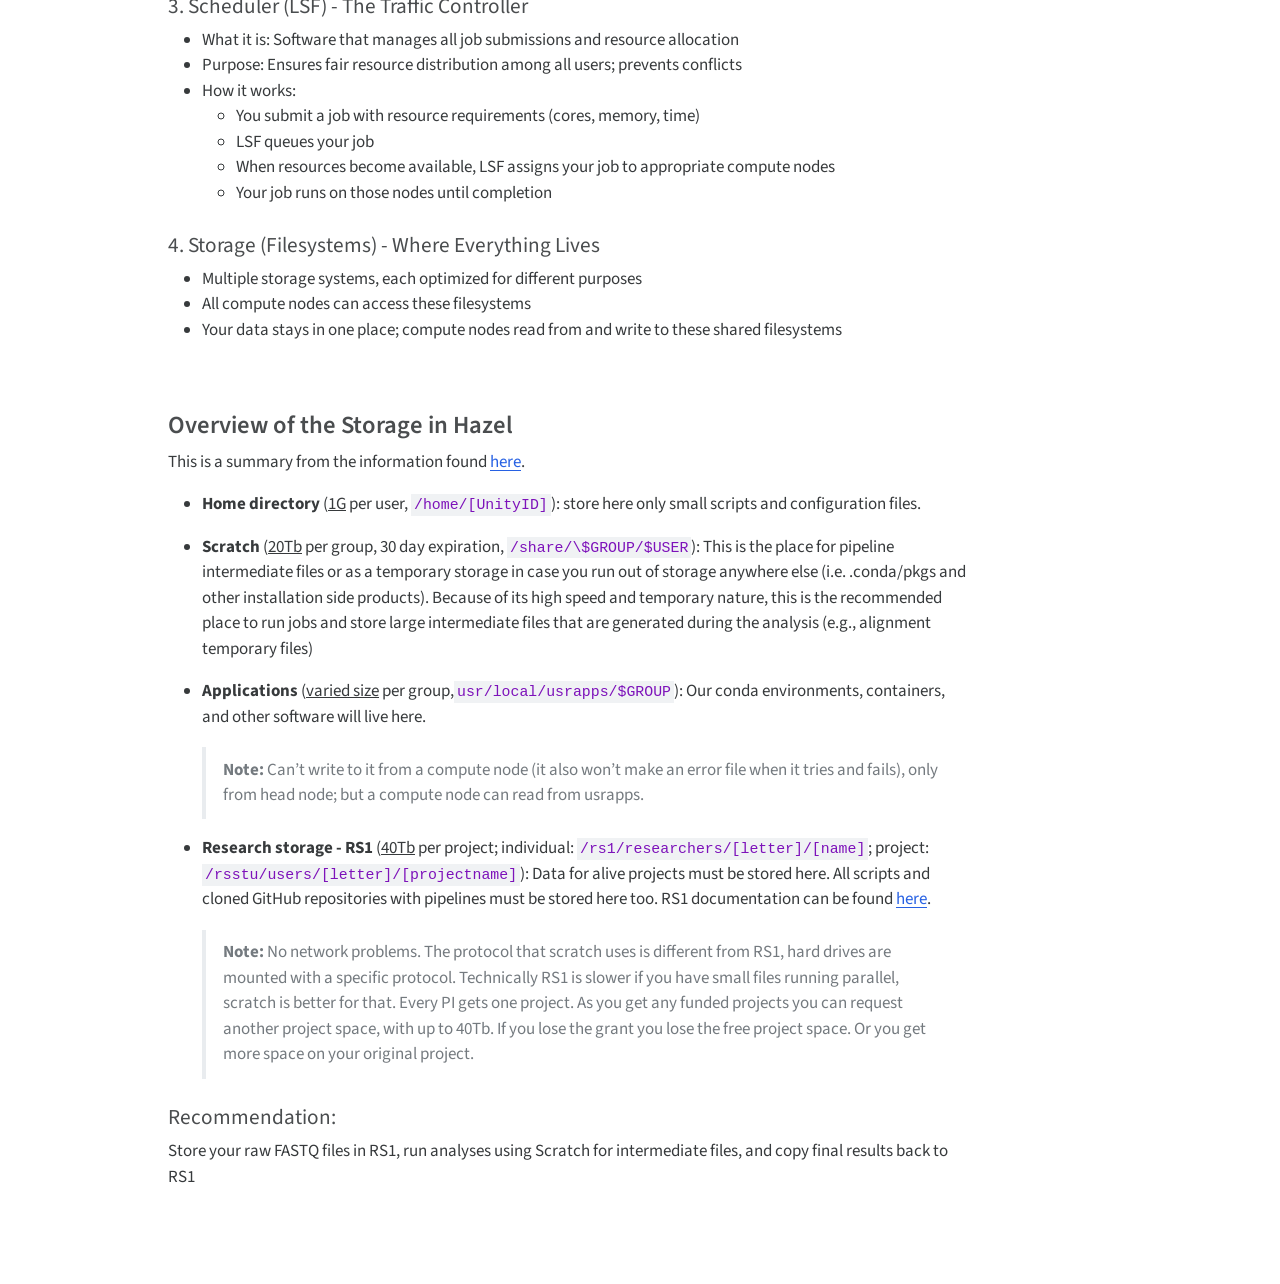
==== commit f315e433: "updated slides" ====
--- a/notebooks/00_hpc_terminology.html
+++ b/notebooks/00_hpc_terminology.html
@@ -7,7 +7,7 @@
 <meta name="viewport" content="width=device-width, initial-scale=1.0, user-scalable=yes">
 
 <meta name="author" content="Mery Touceda-Suárez">
-<meta name="dcterms.date" content="2026-01-13">
+<meta name="dcterms.date" content="2026-02-04">
 
 <title>BRC Documentation: Introduction to Hazel-HPC</title>
 <style>
@@ -88,7 +88,7 @@
     <div>
     <div class="quarto-title-meta-heading">Published</div>
     <div class="quarto-title-meta-contents">
-      <p class="date">January 13, 2026</p>
+      <p class="date">February 4, 2026</p>
     </div>
   </div>
   
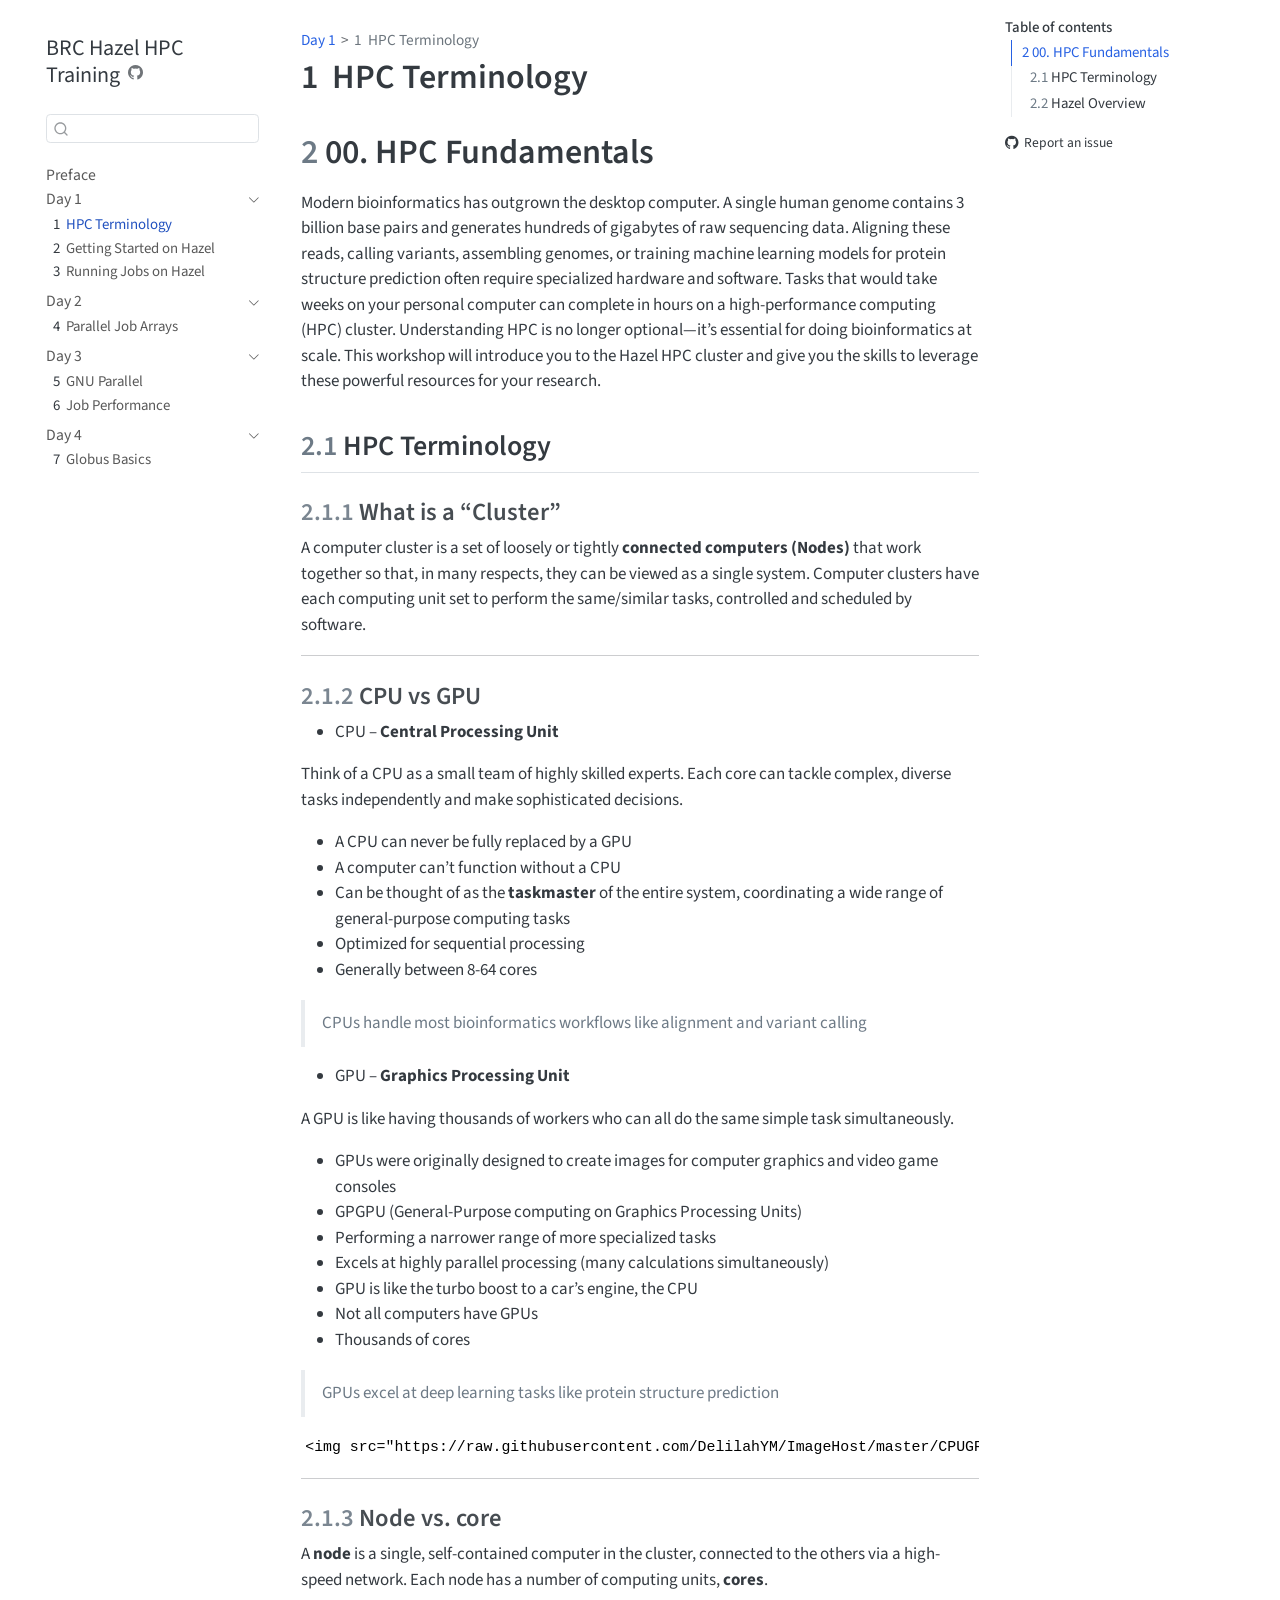
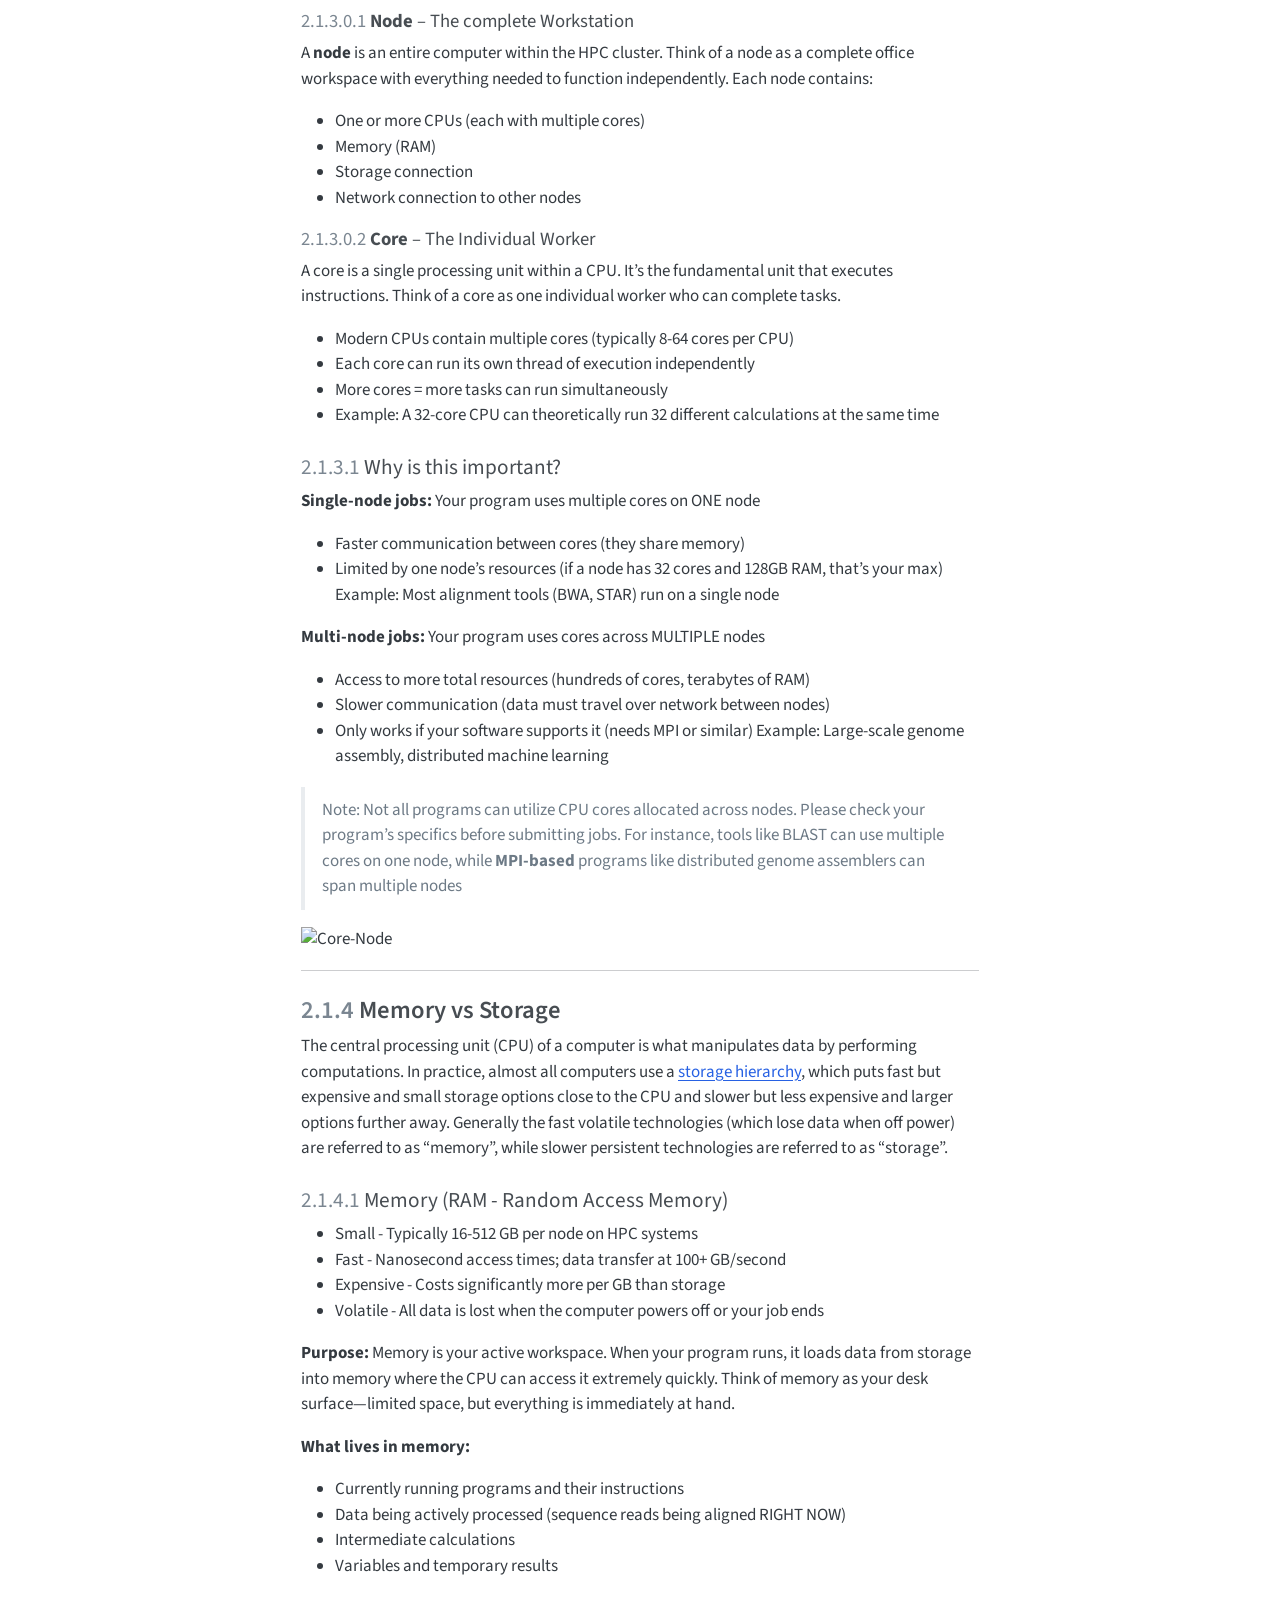
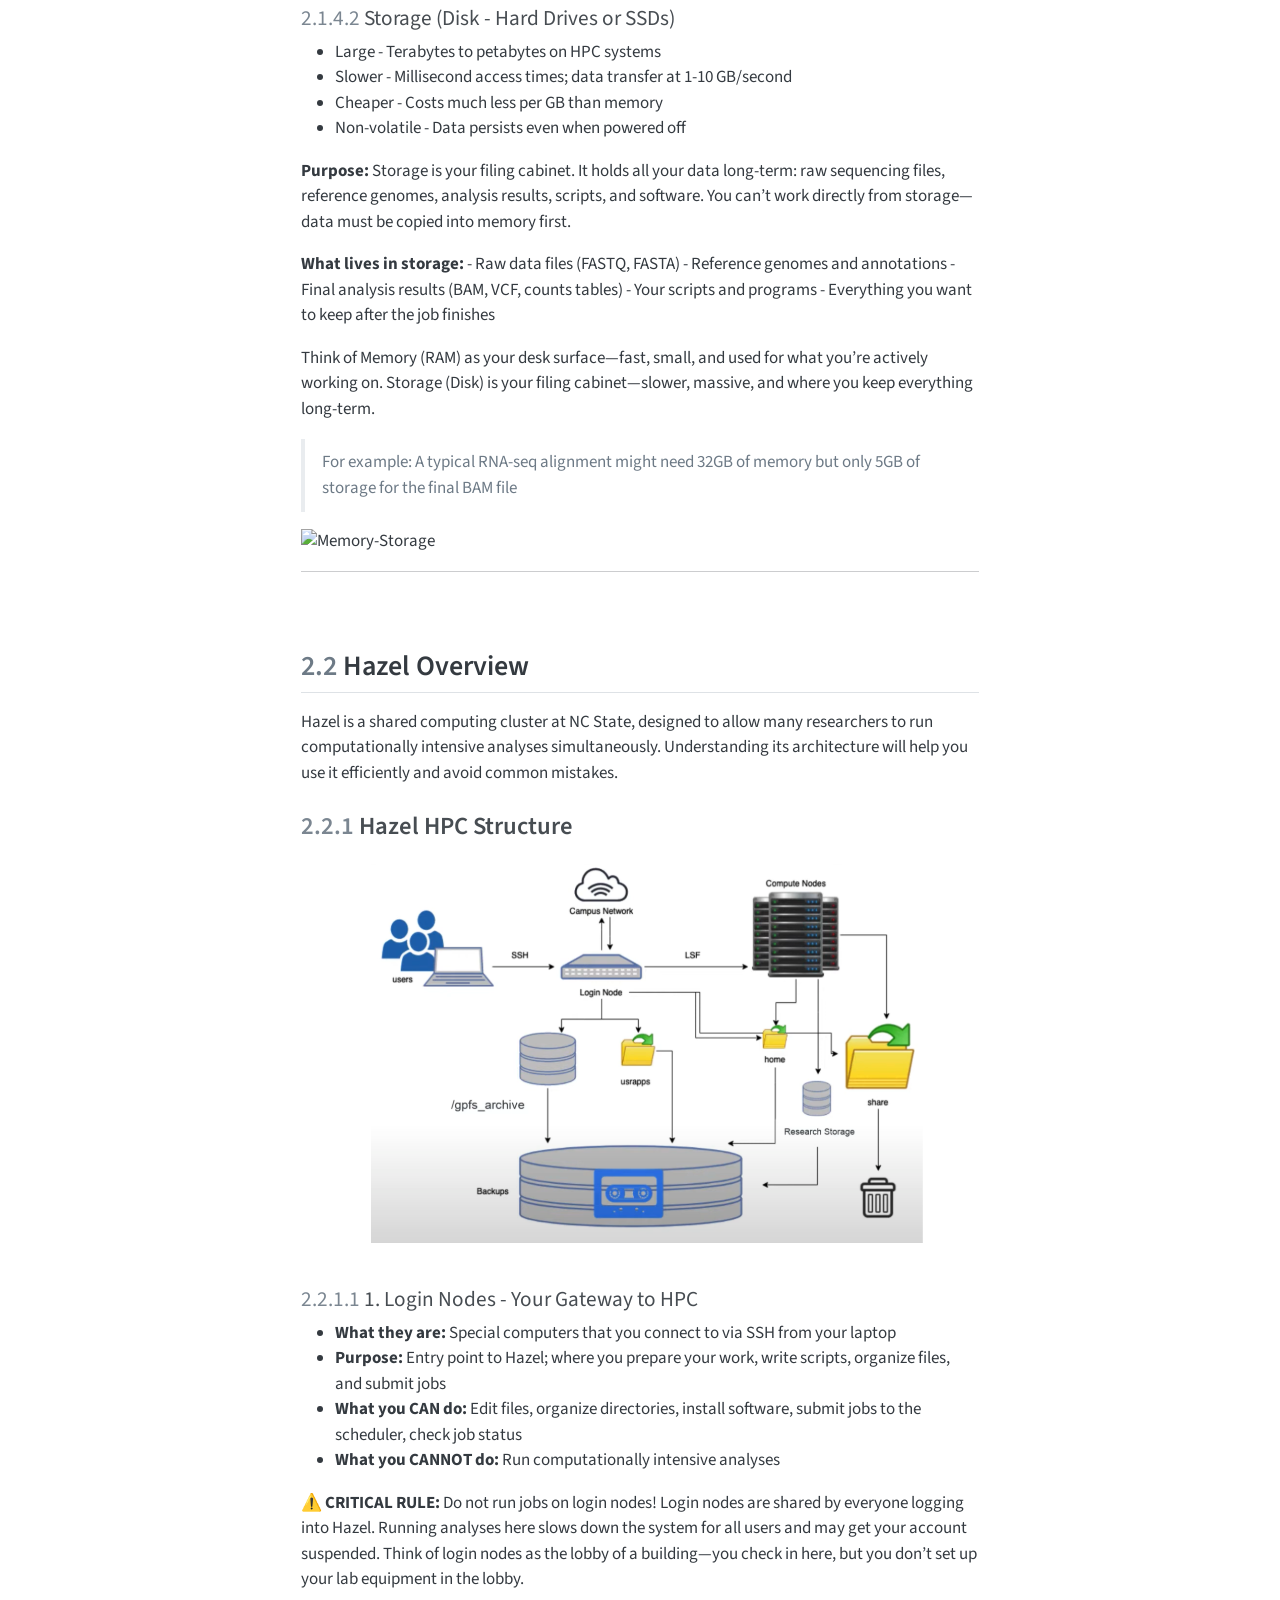
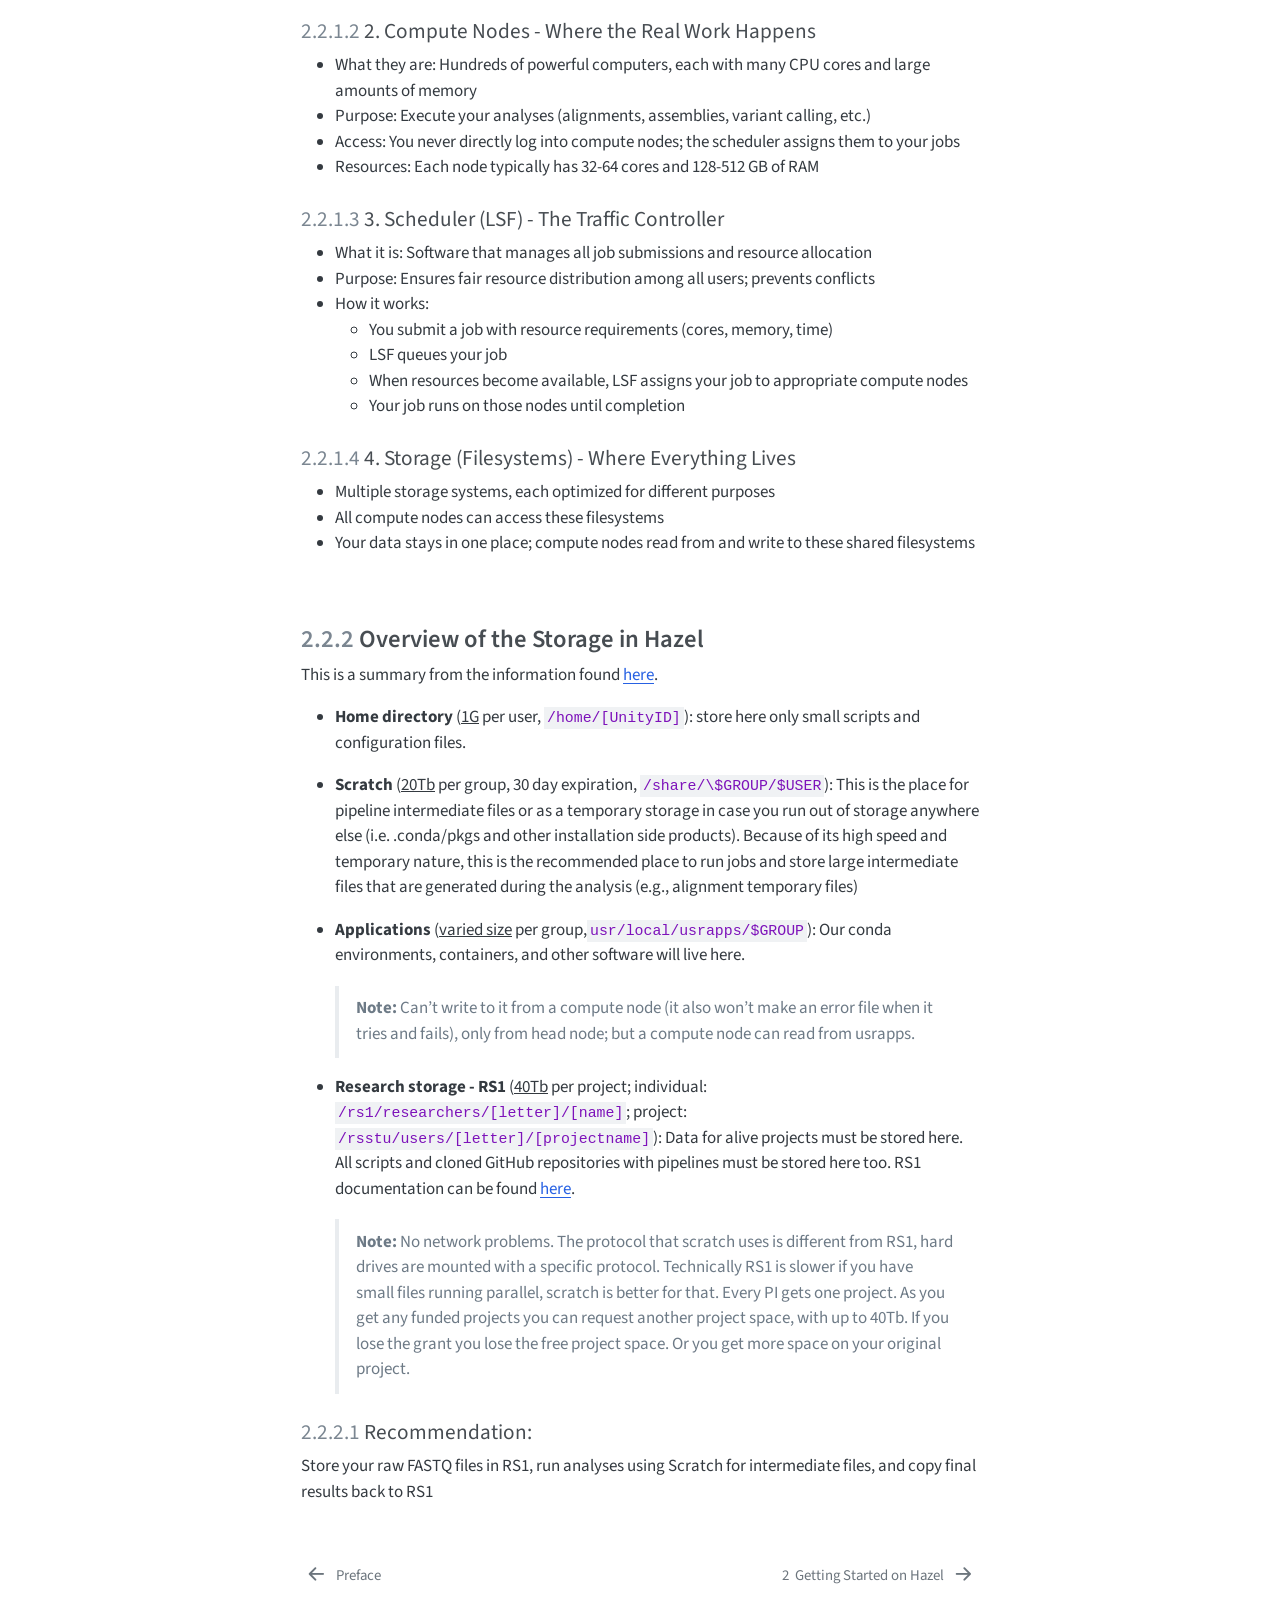
==== commit 86a300dd: "Built site for gh-pages" ====
--- a/notebooks/00_hpc_terminology.html
+++ b/notebooks/00_hpc_terminology.html
@@ -2,15 +2,16 @@
 <html xmlns="http://www.w3.org/1999/xhtml" lang="en" xml:lang="en"><head>
 
 <meta charset="utf-8">
-<meta name="generator" content="quarto-1.8.24">
+<meta name="generator" content="quarto-1.9.37">
 
 <meta name="viewport" content="width=device-width, initial-scale=1.0, user-scalable=yes">
 
-<meta name="author" content="Mery Touceda-Suárez">
-<meta name="dcterms.date" content="2026-02-04">
-
-<title>BRC Documentation: Introduction to Hazel-HPC</title>
+
+<title>1&nbsp; HPC Terminology – BRC Hazel HPC Training</title>
 <style>
+/* Default styles provided by pandoc.
+** See https://pandoc.org/MANUAL.html#variables-for-html for config info.
+*/
 code{white-space: pre-wrap;}
 span.smallcaps{font-variant: small-caps;}
 div.columns{display: flex; gap: min(4vw, 1.5em);}
@@ -25,72 +26,226 @@
 </style>
 
 
-<script src="00_hpc_terminology_files/libs/clipboard/clipboard.min.js"></script>
-<script src="00_hpc_terminology_files/libs/quarto-html/quarto.js" type="module"></script>
-<script src="00_hpc_terminology_files/libs/quarto-html/tabsets/tabsets.js" type="module"></script>
-<script src="00_hpc_terminology_files/libs/quarto-html/axe/axe-check.js" type="module"></script>
-<script src="00_hpc_terminology_files/libs/quarto-html/popper.min.js"></script>
-<script src="00_hpc_terminology_files/libs/quarto-html/tippy.umd.min.js"></script>
-<script src="00_hpc_terminology_files/libs/quarto-html/anchor.min.js"></script>
-<link href="00_hpc_terminology_files/libs/quarto-html/tippy.css" rel="stylesheet">
-<link href="00_hpc_terminology_files/libs/quarto-html/quarto-syntax-highlighting-dc55a5b9e770e841cd82e46aadbfb9b0.css" rel="stylesheet" id="quarto-text-highlighting-styles">
-<script src="00_hpc_terminology_files/libs/bootstrap/bootstrap.min.js"></script>
-<link href="00_hpc_terminology_files/libs/bootstrap/bootstrap-icons.css" rel="stylesheet">
-<link href="00_hpc_terminology_files/libs/bootstrap/bootstrap-a74871fe4945b66d259aafc266475145.min.css" rel="stylesheet" append-hash="true" id="quarto-bootstrap" data-mode="light">
+<script src="../site_libs/quarto-nav/quarto-nav.js"></script>
+<script src="../site_libs/quarto-nav/headroom.min.js"></script>
+<script src="../site_libs/clipboard/clipboard.min.js"></script>
+<script src="../site_libs/quarto-search/autocomplete.umd.js"></script>
+<script src="../site_libs/quarto-search/fuse.min.js"></script>
+<script src="../site_libs/quarto-search/quarto-search.js"></script>
+<meta name="quarto:offset" content="../">
+<link href="../notebooks/01_ncsu_hazel_hpc.html" rel="next">
+<link href="../index.html" rel="prev">
+<script src="../site_libs/quarto-html/quarto.js" type="module"></script>
+<script src="../site_libs/quarto-html/tabsets/tabsets.js" type="module"></script>
+<script src="../site_libs/quarto-html/popper.min.js"></script>
+<script src="../site_libs/quarto-html/tippy.umd.min.js"></script>
+<script src="../site_libs/quarto-html/anchor.min.js"></script>
+<link href="../site_libs/quarto-html/tippy.css" rel="stylesheet">
+<link href="../site_libs/quarto-html/quarto-syntax-highlighting-7f8f88aac4f3542376d5c11b86a4c14d.css" rel="stylesheet" id="quarto-text-highlighting-styles">
+<script src="../site_libs/bootstrap/bootstrap.min.js"></script>
+<link href="../site_libs/bootstrap/bootstrap-icons.css" rel="stylesheet">
+<link href="../site_libs/bootstrap/bootstrap-d186ee71915d1414126d49a598f8905e.min.css" rel="stylesheet" append-hash="true" id="quarto-bootstrap" data-mode="light">
+<script id="quarto-search-options" type="application/json">{
+  "location": "sidebar",
+  "copy-button": false,
+  "collapse-after": 3,
+  "panel-placement": "start",
+  "type": "textbox",
+  "limit": 50,
+  "keyboard-shortcut": [
+    "f",
+    "/",
+    "s"
+  ],
+  "show-item-context": false,
+  "language": {
+    "search-no-results-text": "No results",
+    "search-matching-documents-text": "matching documents",
+    "search-copy-link-title": "Copy link to search",
+    "search-hide-matches-text": "Hide additional matches",
+    "search-more-match-text": "more match in this document",
+    "search-more-matches-text": "more matches in this document",
+    "search-clear-button-title": "Clear",
+    "search-text-placeholder": "",
+    "search-detached-cancel-button-title": "Cancel",
+    "search-submit-button-title": "Submit",
+    "search-label": "Search"
+  }
+}</script>
 
 
 </head>
 
-<body class="quarto-light">
-
-<div id="quarto-content" class="page-columns page-rows-contents page-layout-article">
-<div id="quarto-margin-sidebar" class="sidebar margin-sidebar">
-  <nav id="TOC" role="doc-toc" class="toc-active">
+<body class="nav-sidebar floating quarto-light">
+
+<div id="quarto-search-results"></div>
+  <header id="quarto-header" class="headroom fixed-top">
+  <nav class="quarto-secondary-nav">
+    <div class="container-fluid d-flex">
+      <button type="button" class="quarto-btn-toggle btn" data-bs-toggle="collapse" role="button" data-bs-target=".quarto-sidebar-collapse-item" aria-controls="quarto-sidebar" aria-expanded="false" aria-label="Toggle sidebar navigation" onclick="if (window.quartoToggleHeadroom) { window.quartoToggleHeadroom(); }">
+        <i class="bi bi-layout-text-sidebar-reverse"></i>
+      </button>
+        <nav class="quarto-page-breadcrumbs" aria-label="breadcrumb"><ol class="breadcrumb"><li class="breadcrumb-item"><a href="../notebooks/00_hpc_terminology.html">Day 1</a></li><li class="breadcrumb-item"><a href="../notebooks/00_hpc_terminology.html"><span class="chapter-number">1</span>&nbsp; <span class="chapter-title">HPC Terminology</span></a></li></ol></nav>
+        <a class="flex-grow-1" role="navigation" data-bs-toggle="collapse" data-bs-target=".quarto-sidebar-collapse-item" aria-controls="quarto-sidebar" aria-expanded="false" aria-label="Toggle sidebar navigation" onclick="if (window.quartoToggleHeadroom) { window.quartoToggleHeadroom(); }">      
+        </a>
+      <button type="button" class="btn quarto-search-button" aria-label="Search" onclick="window.quartoOpenSearch();">
+        <i class="bi bi-search"></i>
+      </button>
+    </div>
+  </nav>
+</header>
+<!-- content -->
+<div id="quarto-content" class="quarto-container page-columns page-rows-contents page-layout-article">
+<!-- sidebar -->
+  <nav id="quarto-sidebar" class="sidebar collapse collapse-horizontal quarto-sidebar-collapse-item sidebar-navigation floating overflow-auto">
+    <div class="pt-lg-2 mt-2 text-left sidebar-header">
+    <div class="sidebar-title mb-0 py-0">
+      <a href="../">BRC Hazel HPC Training</a> 
+        <div class="sidebar-tools-main">
+    <a href="https://github.com/hurwitzlab/brc_hazel_training" title="Source Code" class="quarto-navigation-tool px-1" aria-label="Source Code"><i class="bi bi-github"></i></a>
+</div>
+    </div>
+      </div>
+        <div class="mt-2 flex-shrink-0 align-items-center">
+        <div class="sidebar-search">
+        <div id="quarto-search" class="" title="Search"></div>
+        </div>
+        </div>
+    <div class="sidebar-menu-container"> 
+    <ul class="list-unstyled mt-1">
+        <li class="sidebar-item">
+  <div class="sidebar-item-container"> 
+  <a href="../index.html" class="sidebar-item-text sidebar-link">
+ <span class="menu-text">Preface</span></a>
+  </div>
+</li>
+        <li class="sidebar-item sidebar-item-section">
+      <div class="sidebar-item-container"> 
+            <a class="sidebar-item-text sidebar-link text-start" data-bs-toggle="collapse" data-bs-target="#quarto-sidebar-section-1" role="navigation" aria-expanded="true">
+ <span class="menu-text">Day 1</span></a>
+          <a class="sidebar-item-toggle text-start" data-bs-toggle="collapse" data-bs-target="#quarto-sidebar-section-1" role="navigation" aria-expanded="true" aria-label="Toggle section">
+            <i class="bi bi-chevron-right ms-2"></i>
+          </a> 
+      </div>
+      <ul id="quarto-sidebar-section-1" class="collapse list-unstyled sidebar-section depth1 show">  
+          <li class="sidebar-item">
+  <div class="sidebar-item-container"> 
+  <a href="../notebooks/00_hpc_terminology.html" class="sidebar-item-text sidebar-link active">
+ <span class="menu-text"><span class="chapter-number">1</span>&nbsp; <span class="chapter-title">HPC Terminology</span></span></a>
+  </div>
+</li>
+          <li class="sidebar-item">
+  <div class="sidebar-item-container"> 
+  <a href="../notebooks/01_ncsu_hazel_hpc.html" class="sidebar-item-text sidebar-link">
+ <span class="menu-text"><span class="chapter-number">2</span>&nbsp; <span class="chapter-title">Getting Started on Hazel</span></span></a>
+  </div>
+</li>
+          <li class="sidebar-item">
+  <div class="sidebar-item-container"> 
+  <a href="../notebooks/02_hazel_jobs.html" class="sidebar-item-text sidebar-link">
+ <span class="menu-text"><span class="chapter-number">3</span>&nbsp; <span class="chapter-title">Running Jobs on Hazel</span></span></a>
+  </div>
+</li>
+      </ul>
+  </li>
+        <li class="sidebar-item sidebar-item-section">
+      <div class="sidebar-item-container"> 
+            <a class="sidebar-item-text sidebar-link text-start" data-bs-toggle="collapse" data-bs-target="#quarto-sidebar-section-2" role="navigation" aria-expanded="true">
+ <span class="menu-text">Day 2</span></a>
+          <a class="sidebar-item-toggle text-start" data-bs-toggle="collapse" data-bs-target="#quarto-sidebar-section-2" role="navigation" aria-expanded="true" aria-label="Toggle section">
+            <i class="bi bi-chevron-right ms-2"></i>
+          </a> 
+      </div>
+      <ul id="quarto-sidebar-section-2" class="collapse list-unstyled sidebar-section depth1 show">  
+          <li class="sidebar-item">
+  <div class="sidebar-item-container"> 
+  <a href="../notebooks/04_parallel_jobs.html" class="sidebar-item-text sidebar-link">
+ <span class="menu-text"><span class="chapter-number">4</span>&nbsp; <span class="chapter-title">Parallel Job Arrays</span></span></a>
+  </div>
+</li>
+      </ul>
+  </li>
+        <li class="sidebar-item sidebar-item-section">
+      <div class="sidebar-item-container"> 
+            <a class="sidebar-item-text sidebar-link text-start" data-bs-toggle="collapse" data-bs-target="#quarto-sidebar-section-3" role="navigation" aria-expanded="true">
+ <span class="menu-text">Day 3</span></a>
+          <a class="sidebar-item-toggle text-start" data-bs-toggle="collapse" data-bs-target="#quarto-sidebar-section-3" role="navigation" aria-expanded="true" aria-label="Toggle section">
+            <i class="bi bi-chevron-right ms-2"></i>
+          </a> 
+      </div>
+      <ul id="quarto-sidebar-section-3" class="collapse list-unstyled sidebar-section depth1 show">  
+          <li class="sidebar-item">
+  <div class="sidebar-item-container"> 
+  <a href="../notebooks/03_gnu_parallel.html" class="sidebar-item-text sidebar-link">
+ <span class="menu-text"><span class="chapter-number">5</span>&nbsp; <span class="chapter-title">GNU Parallel</span></span></a>
+  </div>
+</li>
+          <li class="sidebar-item">
+  <div class="sidebar-item-container"> 
+  <a href="../notebooks/05_job_performance.html" class="sidebar-item-text sidebar-link">
+ <span class="menu-text"><span class="chapter-number">6</span>&nbsp; <span class="chapter-title">Job Performance</span></span></a>
+  </div>
+</li>
+      </ul>
+  </li>
+        <li class="sidebar-item sidebar-item-section">
+      <div class="sidebar-item-container"> 
+            <a class="sidebar-item-text sidebar-link text-start" data-bs-toggle="collapse" data-bs-target="#quarto-sidebar-section-4" role="navigation" aria-expanded="true">
+ <span class="menu-text">Day 4</span></a>
+          <a class="sidebar-item-toggle text-start" data-bs-toggle="collapse" data-bs-target="#quarto-sidebar-section-4" role="navigation" aria-expanded="true" aria-label="Toggle section">
+            <i class="bi bi-chevron-right ms-2"></i>
+          </a> 
+      </div>
+      <ul id="quarto-sidebar-section-4" class="collapse list-unstyled sidebar-section depth1 show">  
+          <li class="sidebar-item">
+  <div class="sidebar-item-container"> 
+  <a href="../notebooks/globus_basics.html" class="sidebar-item-text sidebar-link">
+ <span class="menu-text"><span class="chapter-number">7</span>&nbsp; <span class="chapter-title">Globus Basics</span></span></a>
+  </div>
+</li>
+      </ul>
+  </li>
+    </ul>
+    </div>
+</nav>
+<div id="quarto-sidebar-glass" class="quarto-sidebar-collapse-item" data-bs-toggle="collapse" data-bs-target=".quarto-sidebar-collapse-item"></div>
+<!-- margin-sidebar -->
+    <div id="quarto-margin-sidebar" class="sidebar margin-sidebar">
+        <nav id="TOC" role="doc-toc" class="toc-active">
     <h2 id="toc-title">Table of contents</h2>
    
   <ul>
-  <li><a href="#hpc-fundamentals" id="toc-hpc-fundamentals" class="nav-link active" data-scroll-target="#hpc-fundamentals">00. HPC Fundamentals</a>
+  <li><a href="#hpc-fundamentals" id="toc-hpc-fundamentals" class="nav-link active" data-scroll-target="#hpc-fundamentals"><span class="header-section-number">2</span> 00. HPC Fundamentals</a>
   <ul class="collapse">
-  <li><a href="#hpc-terminology" id="toc-hpc-terminology" class="nav-link" data-scroll-target="#hpc-terminology">HPC Terminology</a>
+  <li><a href="#hpc-terminology" id="toc-hpc-terminology" class="nav-link" data-scroll-target="#hpc-terminology"><span class="header-section-number">2.1</span> HPC Terminology</a>
   <ul class="collapse">
-  <li><a href="#what-is-a-cluster" id="toc-what-is-a-cluster" class="nav-link" data-scroll-target="#what-is-a-cluster">What is a “Cluster”</a></li>
-  <li><a href="#cpu-gpu" id="toc-cpu-gpu" class="nav-link" data-scroll-target="#cpu-gpu">CPU vs GPU</a></li>
-  <li><a href="#node-vs.-core" id="toc-node-vs.-core" class="nav-link" data-scroll-target="#node-vs.-core">Node vs.&nbsp;core</a></li>
-  <li><a href="#memory-vs-storage" id="toc-memory-vs-storage" class="nav-link" data-scroll-target="#memory-vs-storage">Memory vs Storage</a></li>
+  <li><a href="#what-is-a-cluster" id="toc-what-is-a-cluster" class="nav-link" data-scroll-target="#what-is-a-cluster"><span class="header-section-number">2.1.1</span> What is a “Cluster”</a></li>
+  <li><a href="#cpu-gpu" id="toc-cpu-gpu" class="nav-link" data-scroll-target="#cpu-gpu"><span class="header-section-number">2.1.2</span> CPU vs GPU</a></li>
+  <li><a href="#node-vs.-core" id="toc-node-vs.-core" class="nav-link" data-scroll-target="#node-vs.-core"><span class="header-section-number">2.1.3</span> Node vs.&nbsp;core</a></li>
+  <li><a href="#memory-vs-storage" id="toc-memory-vs-storage" class="nav-link" data-scroll-target="#memory-vs-storage"><span class="header-section-number">2.1.4</span> Memory vs Storage</a></li>
   </ul></li>
-  <li><a href="#hazel-overview" id="toc-hazel-overview" class="nav-link" data-scroll-target="#hazel-overview">Hazel Overview</a>
+  <li><a href="#hazel-overview" id="toc-hazel-overview" class="nav-link" data-scroll-target="#hazel-overview"><span class="header-section-number">2.2</span> Hazel Overview</a>
   <ul class="collapse">
-  <li><a href="#hazel-hpc-structure" id="toc-hazel-hpc-structure" class="nav-link" data-scroll-target="#hazel-hpc-structure">Hazel HPC Structure</a></li>
-  <li><a href="#overview-of-the-storage-in-hazel" id="toc-overview-of-the-storage-in-hazel" class="nav-link" data-scroll-target="#overview-of-the-storage-in-hazel">Overview of the Storage in Hazel</a></li>
+  <li><a href="#hazel-hpc-structure" id="toc-hazel-hpc-structure" class="nav-link" data-scroll-target="#hazel-hpc-structure"><span class="header-section-number">2.2.1</span> Hazel HPC Structure</a></li>
+  <li><a href="#overview-of-the-storage-in-hazel" id="toc-overview-of-the-storage-in-hazel" class="nav-link" data-scroll-target="#overview-of-the-storage-in-hazel"><span class="header-section-number">2.2.2</span> Overview of the Storage in Hazel</a></li>
   </ul></li>
   </ul></li>
   </ul>
-</nav>
+<div class="toc-actions"><ul><li><a href="https://github.com/hurwitzlab/brc_hazel_training/issues/new" class="toc-action"><i class="bi bi-github"></i>Report an issue</a></li></ul></div></nav>
+    </div>
+<!-- main -->
+<main class="content" id="quarto-document-content">
+
+<header id="title-block-header" class="quarto-title-block default"><nav class="quarto-page-breadcrumbs quarto-title-breadcrumbs d-none d-lg-block" aria-label="breadcrumb"><ol class="breadcrumb"><li class="breadcrumb-item"><a href="../notebooks/00_hpc_terminology.html">Day 1</a></li><li class="breadcrumb-item"><a href="../notebooks/00_hpc_terminology.html"><span class="chapter-number">1</span>&nbsp; <span class="chapter-title">HPC Terminology</span></a></li></ol></nav>
+<div class="quarto-title">
+<h1 class="title"><span class="chapter-number">1</span>&nbsp; <span class="chapter-title">HPC Terminology</span></h1>
 </div>
-<main class="content" id="quarto-document-content">
-
-<header id="title-block-header" class="quarto-title-block default">
-<div class="quarto-title">
-<h1 class="title">BRC Documentation: Introduction to Hazel-HPC</h1>
-</div>
 
 
 
 <div class="quarto-title-meta">
 
-    <div>
-    <div class="quarto-title-meta-heading">Author</div>
-    <div class="quarto-title-meta-contents">
-             <p>Mery Touceda-Suárez </p>
-          </div>
-  </div>
     
-    <div>
-    <div class="quarto-title-meta-heading">Published</div>
-    <div class="quarto-title-meta-contents">
-      <p class="date">February 4, 2026</p>
-    </div>
-  </div>
   
     
   </div>
@@ -100,18 +255,18 @@
 </header>
 
 
-<section id="hpc-fundamentals" class="level1">
-<h1>00. HPC Fundamentals</h1>
+<section id="hpc-fundamentals" class="level1" data-number="2">
+<h1 data-number="2"><span class="header-section-number">2</span> 00. HPC Fundamentals</h1>
 <p>Modern bioinformatics has outgrown the desktop computer. A single human genome contains 3 billion base pairs and generates hundreds of gigabytes of raw sequencing data. Aligning these reads, calling variants, assembling genomes, or training machine learning models for protein structure prediction often require specialized hardware and software. Tasks that would take weeks on your personal computer can complete in hours on a high-performance computing (HPC) cluster. Understanding HPC is no longer optional—it’s essential for doing bioinformatics at scale. This workshop will introduce you to the Hazel HPC cluster and give you the skills to leverage these powerful resources for your research.</p>
-<section id="hpc-terminology" class="level2">
-<h2 class="anchored" data-anchor-id="hpc-terminology">HPC Terminology</h2>
-<section id="what-is-a-cluster" class="level3">
-<h3 class="anchored" data-anchor-id="what-is-a-cluster">What is a “Cluster”</h3>
+<section id="hpc-terminology" class="level2" data-number="2.1">
+<h2 data-number="2.1" class="anchored" data-anchor-id="hpc-terminology"><span class="header-section-number">2.1</span> HPC Terminology</h2>
+<section id="what-is-a-cluster" class="level3" data-number="2.1.1">
+<h3 data-number="2.1.1" class="anchored" data-anchor-id="what-is-a-cluster"><span class="header-section-number">2.1.1</span> What is a “Cluster”</h3>
 <p>A computer cluster is a set of loosely or tightly <strong>connected computers (Nodes)</strong> that work together so that, in many respects, they can be viewed as a single system. Computer clusters have each computing unit set to perform the same/similar tasks, controlled and scheduled by software.</p>
 <hr>
 </section>
-<section id="cpu-gpu" class="level3">
-<h3 class="anchored" data-anchor-id="cpu-gpu">CPU vs GPU</h3>
+<section id="cpu-gpu" class="level3" data-number="2.1.2">
+<h3 data-number="2.1.2" class="anchored" data-anchor-id="cpu-gpu"><span class="header-section-number">2.1.2</span> CPU vs GPU</h3>
 <ul>
 <li>CPU – <strong>Central Processing Unit</strong></li>
 </ul>
@@ -145,11 +300,11 @@
 <pre><code>&lt;img src="https://raw.githubusercontent.com/DelilahYM/ImageHost/master/CPUGPU.png" alt="CPU-GPU" width="60%"/&gt;</code></pre>
 <hr>
 </section>
-<section id="node-vs.-core" class="level3">
-<h3 class="anchored" data-anchor-id="node-vs.-core">Node vs.&nbsp;core</h3>
+<section id="node-vs.-core" class="level3" data-number="2.1.3">
+<h3 data-number="2.1.3" class="anchored" data-anchor-id="node-vs.-core"><span class="header-section-number">2.1.3</span> Node vs.&nbsp;core</h3>
 <p>A <strong>node</strong> is a single, self-contained computer in the cluster, connected to the others via a high-speed network. Each node has a number of computing units, <strong>cores</strong>.</p>
-<section id="node-the-complete-workstation" class="level5">
-<h5 class="anchored" data-anchor-id="node-the-complete-workstation"><strong>Node</strong> – The complete Workstation</h5>
+<section id="node-the-complete-workstation" class="level5" data-number="2.1.3.0.1">
+<h5 data-number="2.1.3.0.1" class="anchored" data-anchor-id="node-the-complete-workstation"><span class="header-section-number">2.1.3.0.1</span> <strong>Node</strong> – The complete Workstation</h5>
 <p>A <strong>node</strong> is an entire computer within the HPC cluster. Think of a node as a complete office workspace with everything needed to function independently. Each node contains:</p>
 <ul>
 <li>One or more CPUs (each with multiple cores)</li>
@@ -158,8 +313,8 @@
 <li>Network connection to other nodes</li>
 </ul>
 </section>
-<section id="core-the-individual-worker" class="level5">
-<h5 class="anchored" data-anchor-id="core-the-individual-worker"><strong>Core</strong> – The Individual Worker</h5>
+<section id="core-the-individual-worker" class="level5" data-number="2.1.3.0.2">
+<h5 data-number="2.1.3.0.2" class="anchored" data-anchor-id="core-the-individual-worker"><span class="header-section-number">2.1.3.0.2</span> <strong>Core</strong> – The Individual Worker</h5>
 <p>A core is a single processing unit within a CPU. It’s the fundamental unit that executes instructions. Think of a core as one individual worker who can complete tasks.</p>
 <ul>
 <li>Modern CPUs contain multiple cores (typically 8-64 cores per CPU)</li>
@@ -168,8 +323,8 @@
 <li>Example: A 32-core CPU can theoretically run 32 different calculations at the same time</li>
 </ul>
 </section>
-<section id="why-is-this-important" class="level4">
-<h4 class="anchored" data-anchor-id="why-is-this-important">Why is this important?</h4>
+<section id="why-is-this-important" class="level4" data-number="2.1.3.1">
+<h4 data-number="2.1.3.1" class="anchored" data-anchor-id="why-is-this-important"><span class="header-section-number">2.1.3.1</span> Why is this important?</h4>
 <p><strong>Single-node jobs:</strong> Your program uses multiple cores on ONE node</p>
 <ul>
 <li>Faster communication between cores (they share memory)</li>
@@ -188,11 +343,11 @@
 <hr>
 </section>
 </section>
-<section id="memory-vs-storage" class="level3">
-<h3 class="anchored" data-anchor-id="memory-vs-storage">Memory vs Storage</h3>
+<section id="memory-vs-storage" class="level3" data-number="2.1.4">
+<h3 data-number="2.1.4" class="anchored" data-anchor-id="memory-vs-storage"><span class="header-section-number">2.1.4</span> Memory vs Storage</h3>
 <p>The central processing unit (CPU) of a computer is what manipulates data by performing computations. In practice, almost all computers use a <a href="https://en.wikipedia.org/wiki/Memory_hierarchy">storage hierarchy</a>, which puts fast but expensive and small storage options close to the CPU and slower but less expensive and larger options further away. Generally the fast volatile technologies (which lose data when off power) are referred to as “memory”, while slower persistent technologies are referred to as “storage”.</p>
-<section id="memory-ram---random-access-memory" class="level4">
-<h4 class="anchored" data-anchor-id="memory-ram---random-access-memory">Memory (RAM - Random Access Memory)</h4>
+<section id="memory-ram---random-access-memory" class="level4" data-number="2.1.4.1">
+<h4 data-number="2.1.4.1" class="anchored" data-anchor-id="memory-ram---random-access-memory"><span class="header-section-number">2.1.4.1</span> Memory (RAM - Random Access Memory)</h4>
 <ul>
 <li>Small - Typically 16-512 GB per node on HPC systems</li>
 <li>Fast - Nanosecond access times; data transfer at 100+ GB/second</li>
@@ -208,8 +363,8 @@
 <li>Variables and temporary results</li>
 </ul>
 </section>
-<section id="storage-disk---hard-drives-or-ssds" class="level4">
-<h4 class="anchored" data-anchor-id="storage-disk---hard-drives-or-ssds">Storage (Disk - Hard Drives or SSDs)</h4>
+<section id="storage-disk---hard-drives-or-ssds" class="level4" data-number="2.1.4.2">
+<h4 data-number="2.1.4.2" class="anchored" data-anchor-id="storage-disk---hard-drives-or-ssds"><span class="header-section-number">2.1.4.2</span> Storage (Disk - Hard Drives or SSDs)</h4>
 <ul>
 <li>Large - Terabytes to petabytes on HPC systems</li>
 <li>Slower - Millisecond access times; data transfer at 1-10 GB/second</li>
@@ -229,18 +384,18 @@
 </section>
 </section>
 </section>
-<section id="hazel-overview" class="level2">
-<h2 class="anchored" data-anchor-id="hazel-overview">Hazel Overview</h2>
+<section id="hazel-overview" class="level2" data-number="2.2">
+<h2 data-number="2.2" class="anchored" data-anchor-id="hazel-overview"><span class="header-section-number">2.2</span> Hazel Overview</h2>
 <p>Hazel is a shared computing cluster at NC State, designed to allow many researchers to run computationally intensive analyses simultaneously. Understanding its architecture will help you use it efficiently and avoid common mistakes.</p>
-<section id="hazel-hpc-structure" class="level3">
-<h3 class="anchored" data-anchor-id="hazel-hpc-structure">Hazel HPC Structure</h3>
+<section id="hazel-hpc-structure" class="level3" data-number="2.2.1">
+<h3 data-number="2.2.1" class="anchored" data-anchor-id="hazel-hpc-structure"><span class="header-section-number">2.2.1</span> Hazel HPC Structure</h3>
 <div class="quarto-figure quarto-figure-center">
 <figure class="figure">
 <p><img src="../images/hazel_structure.png" class="img-fluid quarto-figure quarto-figure-center figure-img"></p>
 </figure>
 </div>
-<section id="login-nodes---your-gateway-to-hpc" class="level4">
-<h4 class="anchored" data-anchor-id="login-nodes---your-gateway-to-hpc">1. Login Nodes - Your Gateway to HPC</h4>
+<section id="login-nodes---your-gateway-to-hpc" class="level4" data-number="2.2.1.1">
+<h4 data-number="2.2.1.1" class="anchored" data-anchor-id="login-nodes---your-gateway-to-hpc"><span class="header-section-number">2.2.1.1</span> 1. Login Nodes - Your Gateway to HPC</h4>
 <ul>
 <li><strong>What they are:</strong> Special computers that you connect to via SSH from your laptop</li>
 <li><strong>Purpose:</strong> Entry point to Hazel; where you prepare your work, write scripts, organize files, and submit jobs</li>
@@ -249,8 +404,8 @@
 </ul>
 <p>⚠️ <strong>CRITICAL RULE:</strong> Do not run jobs on login nodes! Login nodes are shared by everyone logging into Hazel. Running analyses here slows down the system for all users and may get your account suspended. Think of login nodes as the lobby of a building—you check in here, but you don’t set up your lab equipment in the lobby.</p>
 </section>
-<section id="compute-nodes---where-the-real-work-happens" class="level4">
-<h4 class="anchored" data-anchor-id="compute-nodes---where-the-real-work-happens">2. Compute Nodes - Where the Real Work Happens</h4>
+<section id="compute-nodes---where-the-real-work-happens" class="level4" data-number="2.2.1.2">
+<h4 data-number="2.2.1.2" class="anchored" data-anchor-id="compute-nodes---where-the-real-work-happens"><span class="header-section-number">2.2.1.2</span> 2. Compute Nodes - Where the Real Work Happens</h4>
 <ul>
 <li>What they are: Hundreds of powerful computers, each with many CPU cores and large amounts of memory</li>
 <li>Purpose: Execute your analyses (alignments, assemblies, variant calling, etc.)</li>
@@ -258,8 +413,8 @@
 <li>Resources: Each node typically has 32-64 cores and 128-512 GB of RAM</li>
 </ul>
 </section>
-<section id="scheduler-lsf---the-traffic-controller" class="level4">
-<h4 class="anchored" data-anchor-id="scheduler-lsf---the-traffic-controller">3. Scheduler (LSF) - The Traffic Controller</h4>
+<section id="scheduler-lsf---the-traffic-controller" class="level4" data-number="2.2.1.3">
+<h4 data-number="2.2.1.3" class="anchored" data-anchor-id="scheduler-lsf---the-traffic-controller"><span class="header-section-number">2.2.1.3</span> 3. Scheduler (LSF) - The Traffic Controller</h4>
 <ul>
 <li>What it is: Software that manages all job submissions and resource allocation</li>
 <li>Purpose: Ensures fair resource distribution among all users; prevents conflicts</li>
@@ -272,8 +427,8 @@
 </ul></li>
 </ul>
 </section>
-<section id="storage-filesystems---where-everything-lives" class="level4">
-<h4 class="anchored" data-anchor-id="storage-filesystems---where-everything-lives">4. Storage (Filesystems) - Where Everything Lives</h4>
+<section id="storage-filesystems---where-everything-lives" class="level4" data-number="2.2.1.4">
+<h4 data-number="2.2.1.4" class="anchored" data-anchor-id="storage-filesystems---where-everything-lives"><span class="header-section-number">2.2.1.4</span> 4. Storage (Filesystems) - Where Everything Lives</h4>
 <ul>
 <li>Multiple storage systems, each optimized for different purposes</li>
 <li>All compute nodes can access these filesystems</li>
@@ -283,8 +438,8 @@
 </p>
 </section>
 </section>
-<section id="overview-of-the-storage-in-hazel" class="level3">
-<h3 class="anchored" data-anchor-id="overview-of-the-storage-in-hazel">Overview of the Storage in Hazel</h3>
+<section id="overview-of-the-storage-in-hazel" class="level3" data-number="2.2.2">
+<h3 data-number="2.2.2" class="anchored" data-anchor-id="overview-of-the-storage-in-hazel"><span class="header-section-number">2.2.2</span> Overview of the Storage in Hazel</h3>
 <p>This is a summary from the information found <a href="https://hpc.ncsu.edu/Documents/Storage.php#supp">here</a>.</p>
 <ul>
 <li><p><strong>Home directory</strong> (<u>1G</u> per user, <code>/home/[UnityID]</code>): store here only small scripts and configuration files.</p></li>
@@ -298,16 +453,17 @@
 <p><strong>Note:</strong> No network problems. The protocol that scratch uses is different from RS1, hard drives are mounted with a specific protocol. Technically RS1 is slower if you have small files running parallel, scratch is better for that. Every PI gets one project. As you get any funded projects you can request another project space, with up to 40Tb. If you lose the grant you lose the free project space. Or you get more space on your original project.</p>
 </blockquote></li>
 </ul>
-<section id="recommendation" class="level4">
-<h4 class="anchored" data-anchor-id="recommendation">Recommendation:</h4>
+<section id="recommendation" class="level4" data-number="2.2.2.1">
+<h4 data-number="2.2.2.1" class="anchored" data-anchor-id="recommendation"><span class="header-section-number">2.2.2.1</span> Recommendation:</h4>
 <p>Store your raw FASTQ files in RS1, run analyses using Scratch for intermediate files, and copy final results back to RS1</p>
-</section>
-</section>
-</section>
-</section>
-
-</main>
-<!-- /main column -->
+
+
+</section>
+</section>
+</section>
+</section>
+
+</main> <!-- /main -->
 <script id="quarto-html-after-body" type="application/javascript">
   window.document.addEventListener("DOMContentLoaded", function (event) {
     const icon = "";
@@ -708,9 +864,21 @@
     }
   });
   </script>
+<nav class="page-navigation">
+  <div class="nav-page nav-page-previous">
+      <a href="../index.html" class="pagination-link" aria-label="Preface">
+        <i class="bi bi-arrow-left-short"></i> <span class="nav-page-text">Preface</span>
+      </a>          
+  </div>
+  <div class="nav-page nav-page-next">
+      <a href="../notebooks/01_ncsu_hazel_hpc.html" class="pagination-link" aria-label="Getting Started on Hazel">
+        <span class="nav-page-text"><span class="chapter-number">2</span>&nbsp; <span class="chapter-title">Getting Started on Hazel</span></span> <i class="bi bi-arrow-right-short"></i>
+      </a>
+  </div>
+</nav>
 </div> <!-- /content -->
 
 
 
 
-</body></html>+<footer class="footer"><div class="nav-footer"><div class="nav-footer-center"><div class="toc-actions d-sm-block d-md-none"><ul><li><a href="https://github.com/hurwitzlab/brc_hazel_training/issues/new" class="toc-action"><i class="bi bi-github"></i>Report an issue</a></li></ul></div></div></div></footer></body></html>
--- a/site_libs/quarto-html/tippy.css
+++ b/site_libs/quarto-html/tippy.css
@@ -0,0 +1 @@
+.tippy-box[data-animation=fade][data-state=hidden]{opacity:0}[data-tippy-root]{max-width:calc(100vw - 10px)}.tippy-box{position:relative;background-color:#333;color:#fff;border-radius:4px;font-size:14px;line-height:1.4;white-space:normal;outline:0;transition-property:transform,visibility,opacity}.tippy-box[data-placement^=top]>.tippy-arrow{bottom:0}.tippy-box[data-placement^=top]>.tippy-arrow:before{bottom:-7px;left:0;border-width:8px 8px 0;border-top-color:initial;transform-origin:center top}.tippy-box[data-placement^=bottom]>.tippy-arrow{top:0}.tippy-box[data-placement^=bottom]>.tippy-arrow:before{top:-7px;left:0;border-width:0 8px 8px;border-bottom-color:initial;transform-origin:center bottom}.tippy-box[data-placement^=left]>.tippy-arrow{right:0}.tippy-box[data-placement^=left]>.tippy-arrow:before{border-width:8px 0 8px 8px;border-left-color:initial;right:-7px;transform-origin:center left}.tippy-box[data-placement^=right]>.tippy-arrow{left:0}.tippy-box[data-placement^=right]>.tippy-arrow:before{left:-7px;border-width:8px 8px 8px 0;border-right-color:initial;transform-origin:center right}.tippy-box[data-inertia][data-state=visible]{transition-timing-function:cubic-bezier(.54,1.5,.38,1.11)}.tippy-arrow{width:16px;height:16px;color:#333}.tippy-arrow:before{content:"";position:absolute;border-color:transparent;border-style:solid}.tippy-content{position:relative;padding:5px 9px;z-index:1}
--- a/site_libs/quarto-html/quarto-syntax-highlighting-7f8f88aac4f3542376d5c11b86a4c14d.css
+++ b/site_libs/quarto-html/quarto-syntax-highlighting-7f8f88aac4f3542376d5c11b86a4c14d.css
@@ -0,0 +1,236 @@
+/* quarto syntax highlight colors */
+:root {
+  --quarto-hl-ot-color: #003B4F;
+  --quarto-hl-at-color: #657422;
+  --quarto-hl-ss-color: #20794D;
+  --quarto-hl-an-color: #5E5E5E;
+  --quarto-hl-fu-color: #4758AB;
+  --quarto-hl-st-color: #20794D;
+  --quarto-hl-cf-color: #003B4F;
+  --quarto-hl-op-color: #5E5E5E;
+  --quarto-hl-er-color: #AD0000;
+  --quarto-hl-bn-color: #AD0000;
+  --quarto-hl-al-color: #AD0000;
+  --quarto-hl-va-color: #111111;
+  --quarto-hl-bu-color: inherit;
+  --quarto-hl-ex-color: inherit;
+  --quarto-hl-pp-color: #AD0000;
+  --quarto-hl-in-color: #5E5E5E;
+  --quarto-hl-vs-color: #20794D;
+  --quarto-hl-wa-color: #5E5E5E;
+  --quarto-hl-do-color: #5E5E5E;
+  --quarto-hl-im-color: #00769E;
+  --quarto-hl-ch-color: #20794D;
+  --quarto-hl-dt-color: #AD0000;
+  --quarto-hl-fl-color: #AD0000;
+  --quarto-hl-co-color: #5E5E5E;
+  --quarto-hl-cv-color: #5E5E5E;
+  --quarto-hl-cn-color: #8f5902;
+  --quarto-hl-sc-color: #5E5E5E;
+  --quarto-hl-dv-color: #AD0000;
+  --quarto-hl-kw-color: #003B4F;
+}
+
+/* other quarto variables */
+:root {
+  --quarto-font-monospace: SFMono-Regular, Menlo, Monaco, Consolas, "Liberation Mono", "Courier New", monospace;
+}
+
+/* syntax highlight based on Pandoc's rules */
+pre > code.sourceCode > span {
+  color: #003B4F;
+}
+
+code.sourceCode > span {
+  color: #003B4F;
+}
+
+div.sourceCode,
+div.sourceCode pre.sourceCode {
+  color: #003B4F;
+}
+
+/* Normal */
+code span {
+  color: #003B4F;
+}
+
+/* Alert */
+code span.al {
+  color: #AD0000;
+  font-style: inherit;
+}
+
+/* Annotation */
+code span.an {
+  color: #5E5E5E;
+  font-style: inherit;
+}
+
+/* Attribute */
+code span.at {
+  color: #657422;
+  font-style: inherit;
+}
+
+/* BaseN */
+code span.bn {
+  color: #AD0000;
+  font-style: inherit;
+}
+
+/* BuiltIn */
+code span.bu {
+  font-style: inherit;
+}
+
+/* ControlFlow */
+code span.cf {
+  color: #003B4F;
+  font-weight: bold;
+  font-style: inherit;
+}
+
+/* Char */
+code span.ch {
+  color: #20794D;
+  font-style: inherit;
+}
+
+/* Constant */
+code span.cn {
+  color: #8f5902;
+  font-style: inherit;
+}
+
+/* Comment */
+code span.co {
+  color: #5E5E5E;
+  font-style: inherit;
+}
+
+/* CommentVar */
+code span.cv {
+  color: #5E5E5E;
+  font-style: italic;
+}
+
+/* Documentation */
+code span.do {
+  color: #5E5E5E;
+  font-style: italic;
+}
+
+/* DataType */
+code span.dt {
+  color: #AD0000;
+  font-style: inherit;
+}
+
+/* DecVal */
+code span.dv {
+  color: #AD0000;
+  font-style: inherit;
+}
+
+/* Error */
+code span.er {
+  color: #AD0000;
+  font-style: inherit;
+}
+
+/* Extension */
+code span.ex {
+  font-style: inherit;
+}
+
+/* Float */
+code span.fl {
+  color: #AD0000;
+  font-style: inherit;
+}
+
+/* Function */
+code span.fu {
+  color: #4758AB;
+  font-style: inherit;
+}
+
+/* Import */
+code span.im {
+  color: #00769E;
+  font-style: inherit;
+}
+
+/* Information */
+code span.in {
+  color: #5E5E5E;
+  font-style: inherit;
+}
+
+/* Keyword */
+code span.kw {
+  color: #003B4F;
+  font-weight: bold;
+  font-style: inherit;
+}
+
+/* Operator */
+code span.op {
+  color: #5E5E5E;
+  font-style: inherit;
+}
+
+/* Other */
+code span.ot {
+  color: #003B4F;
+  font-style: inherit;
+}
+
+/* Preprocessor */
+code span.pp {
+  color: #AD0000;
+  font-style: inherit;
+}
+
+/* SpecialChar */
+code span.sc {
+  color: #5E5E5E;
+  font-style: inherit;
+}
+
+/* SpecialString */
+code span.ss {
+  color: #20794D;
+  font-style: inherit;
+}
+
+/* String */
+code span.st {
+  color: #20794D;
+  font-style: inherit;
+}
+
+/* Variable */
+code span.va {
+  color: #111111;
+  font-style: inherit;
+}
+
+/* VerbatimString */
+code span.vs {
+  color: #20794D;
+  font-style: inherit;
+}
+
+/* Warning */
+code span.wa {
+  color: #5E5E5E;
+  font-style: italic;
+}
+
+.prevent-inlining {
+  content: "</";
+}
+
+/*# sourceMappingURL=789ad8cd35626ba772517505b42a116e.css.map */
